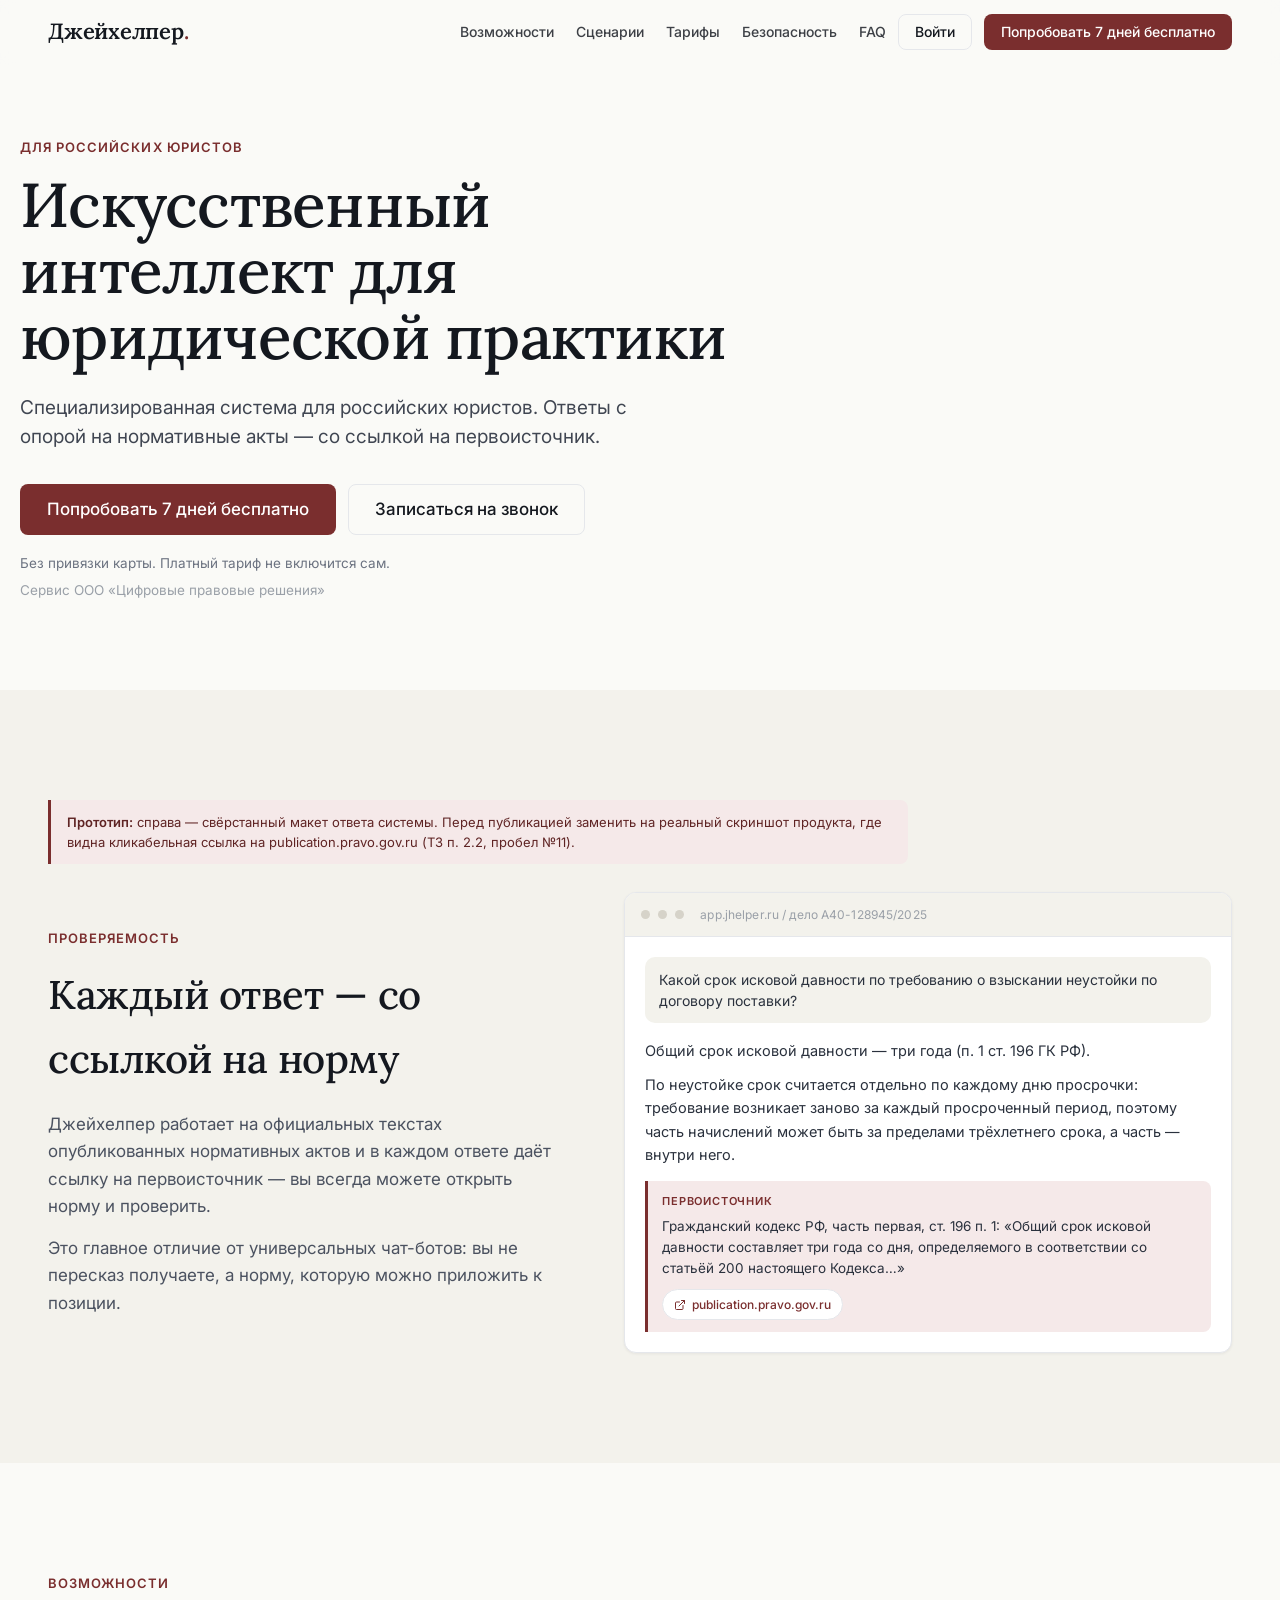
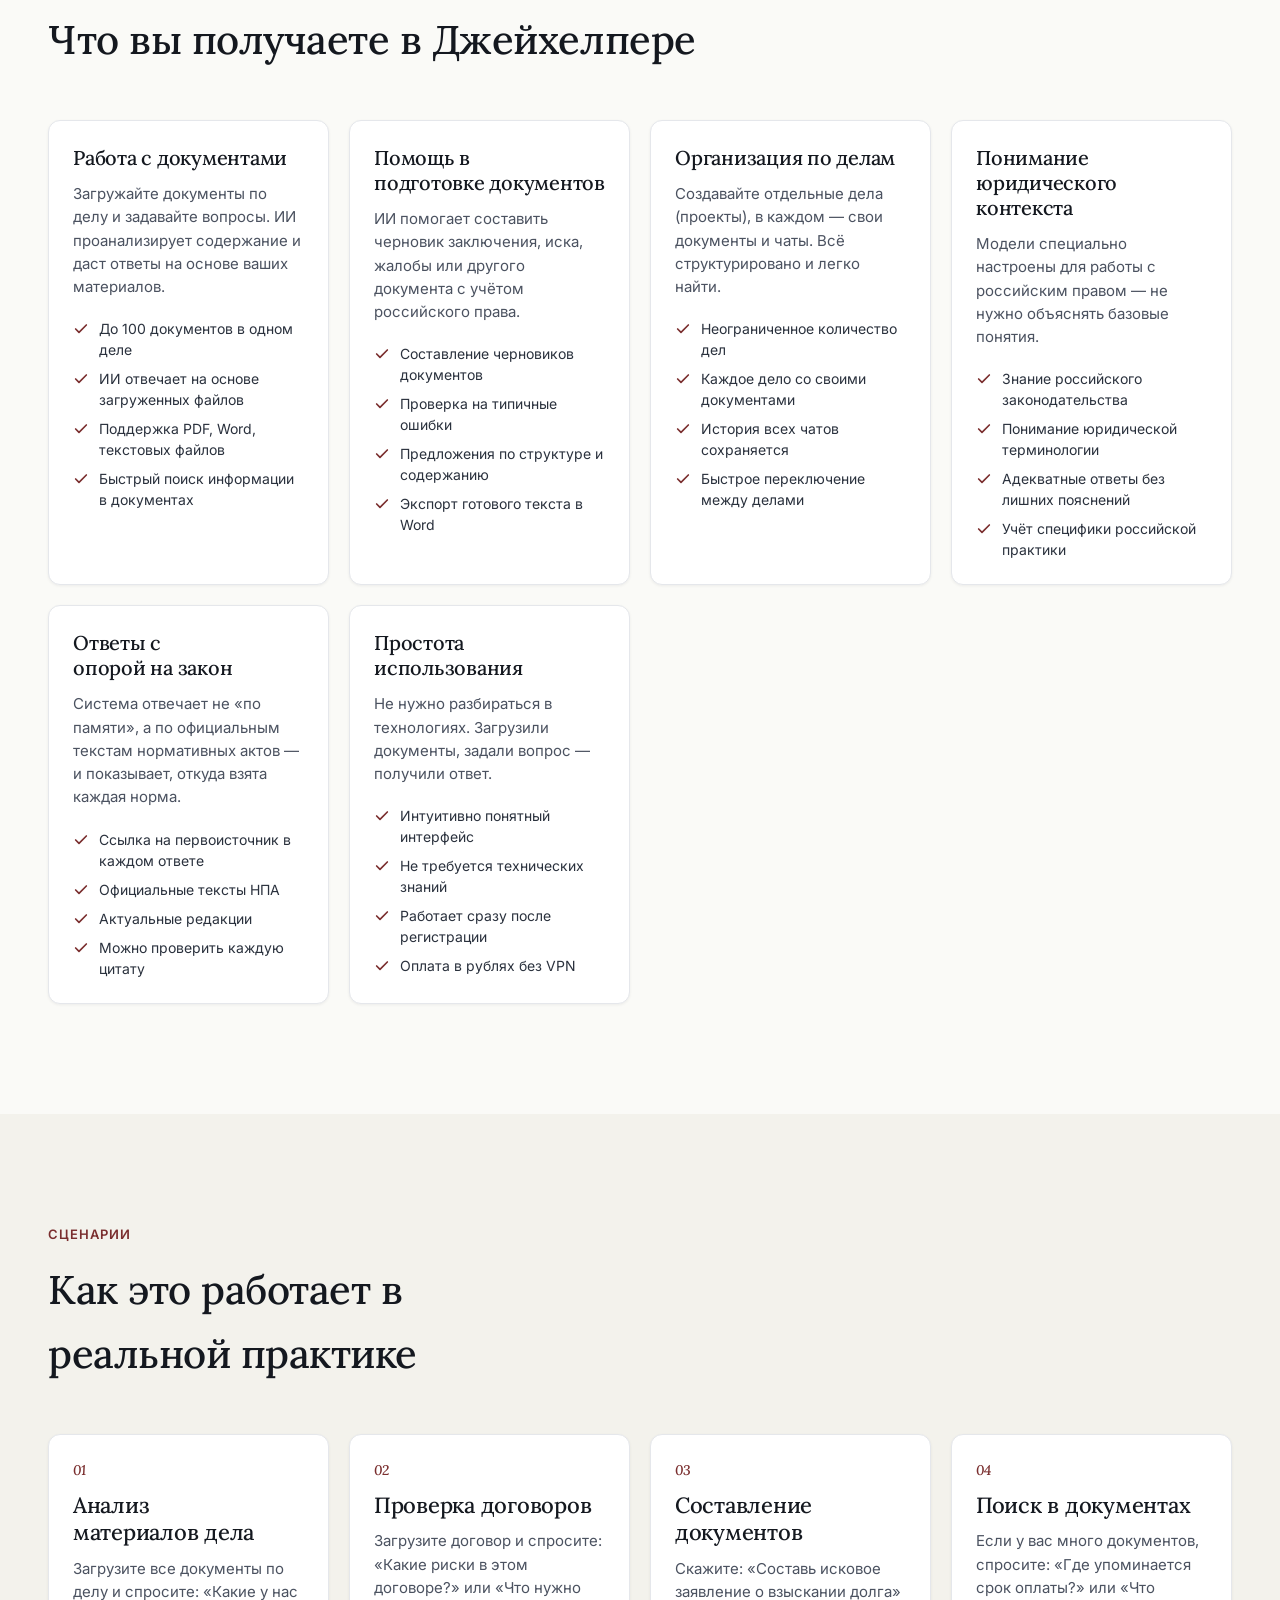
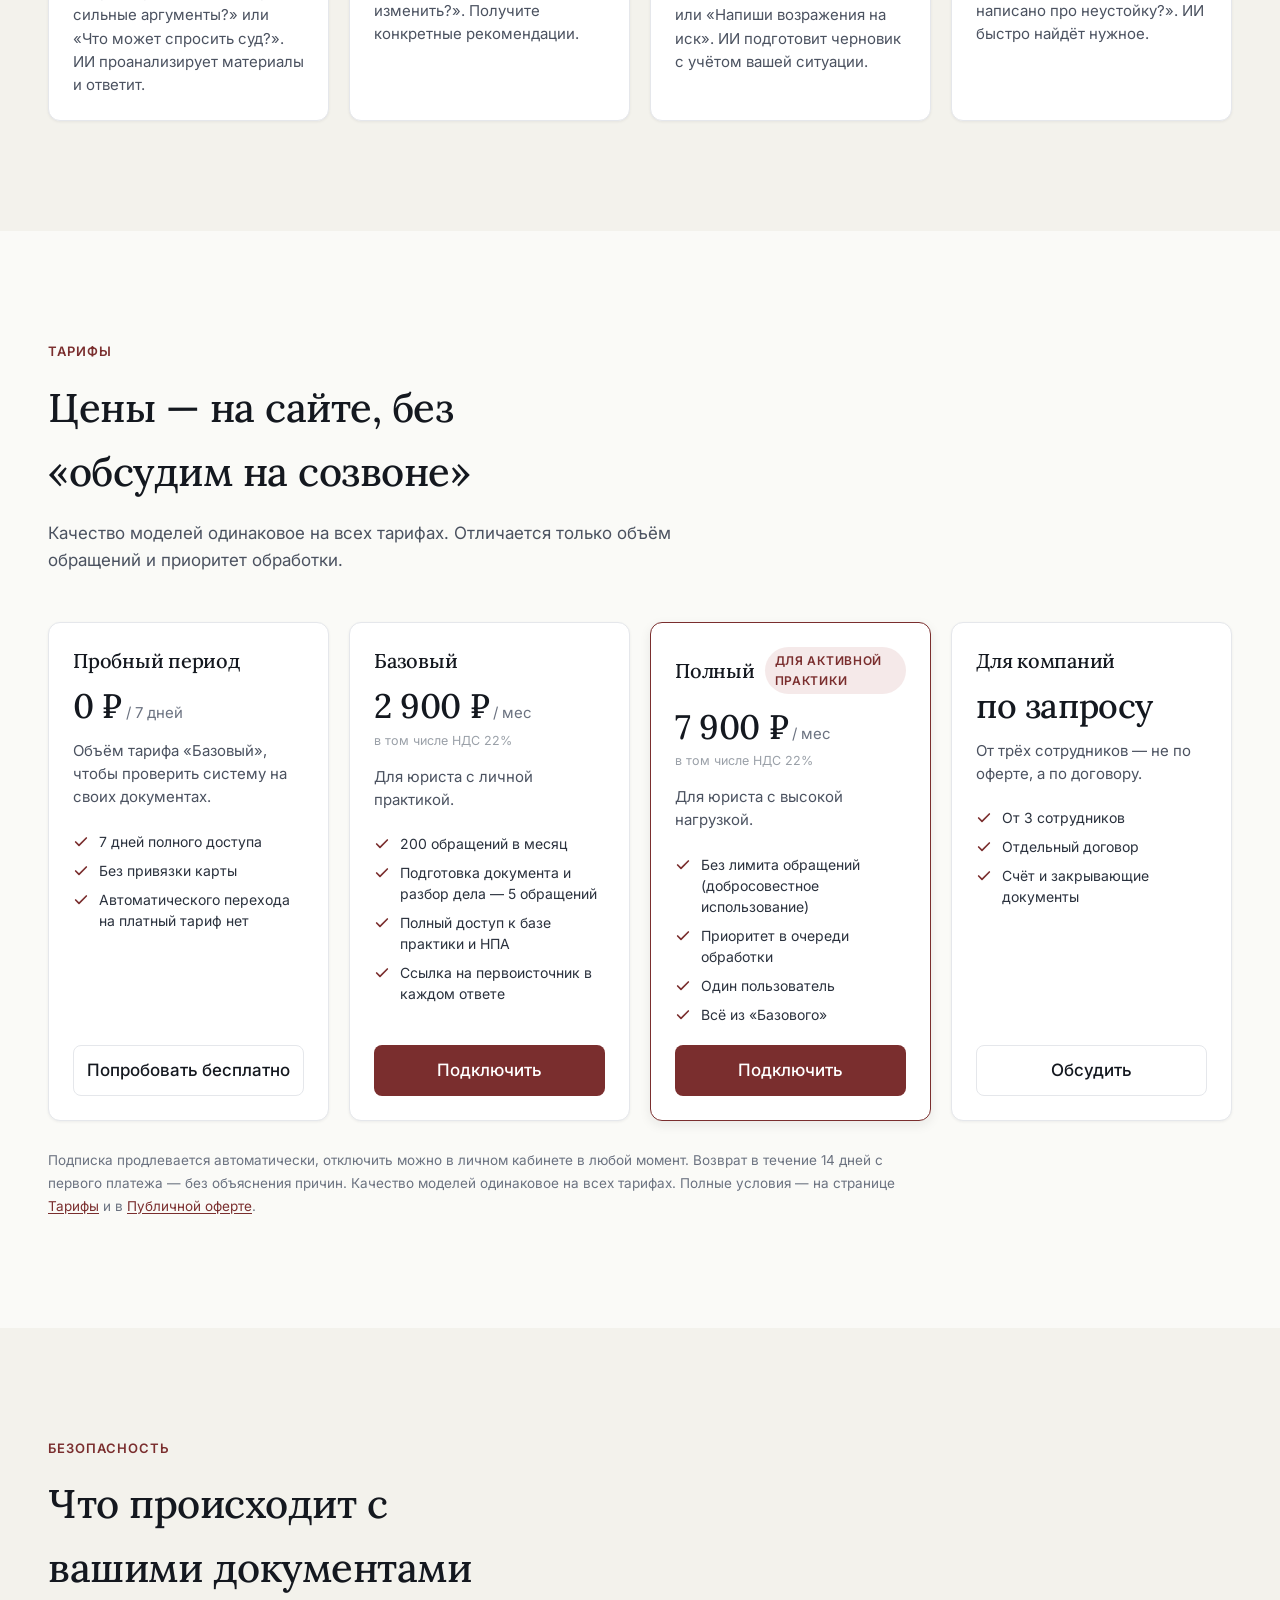
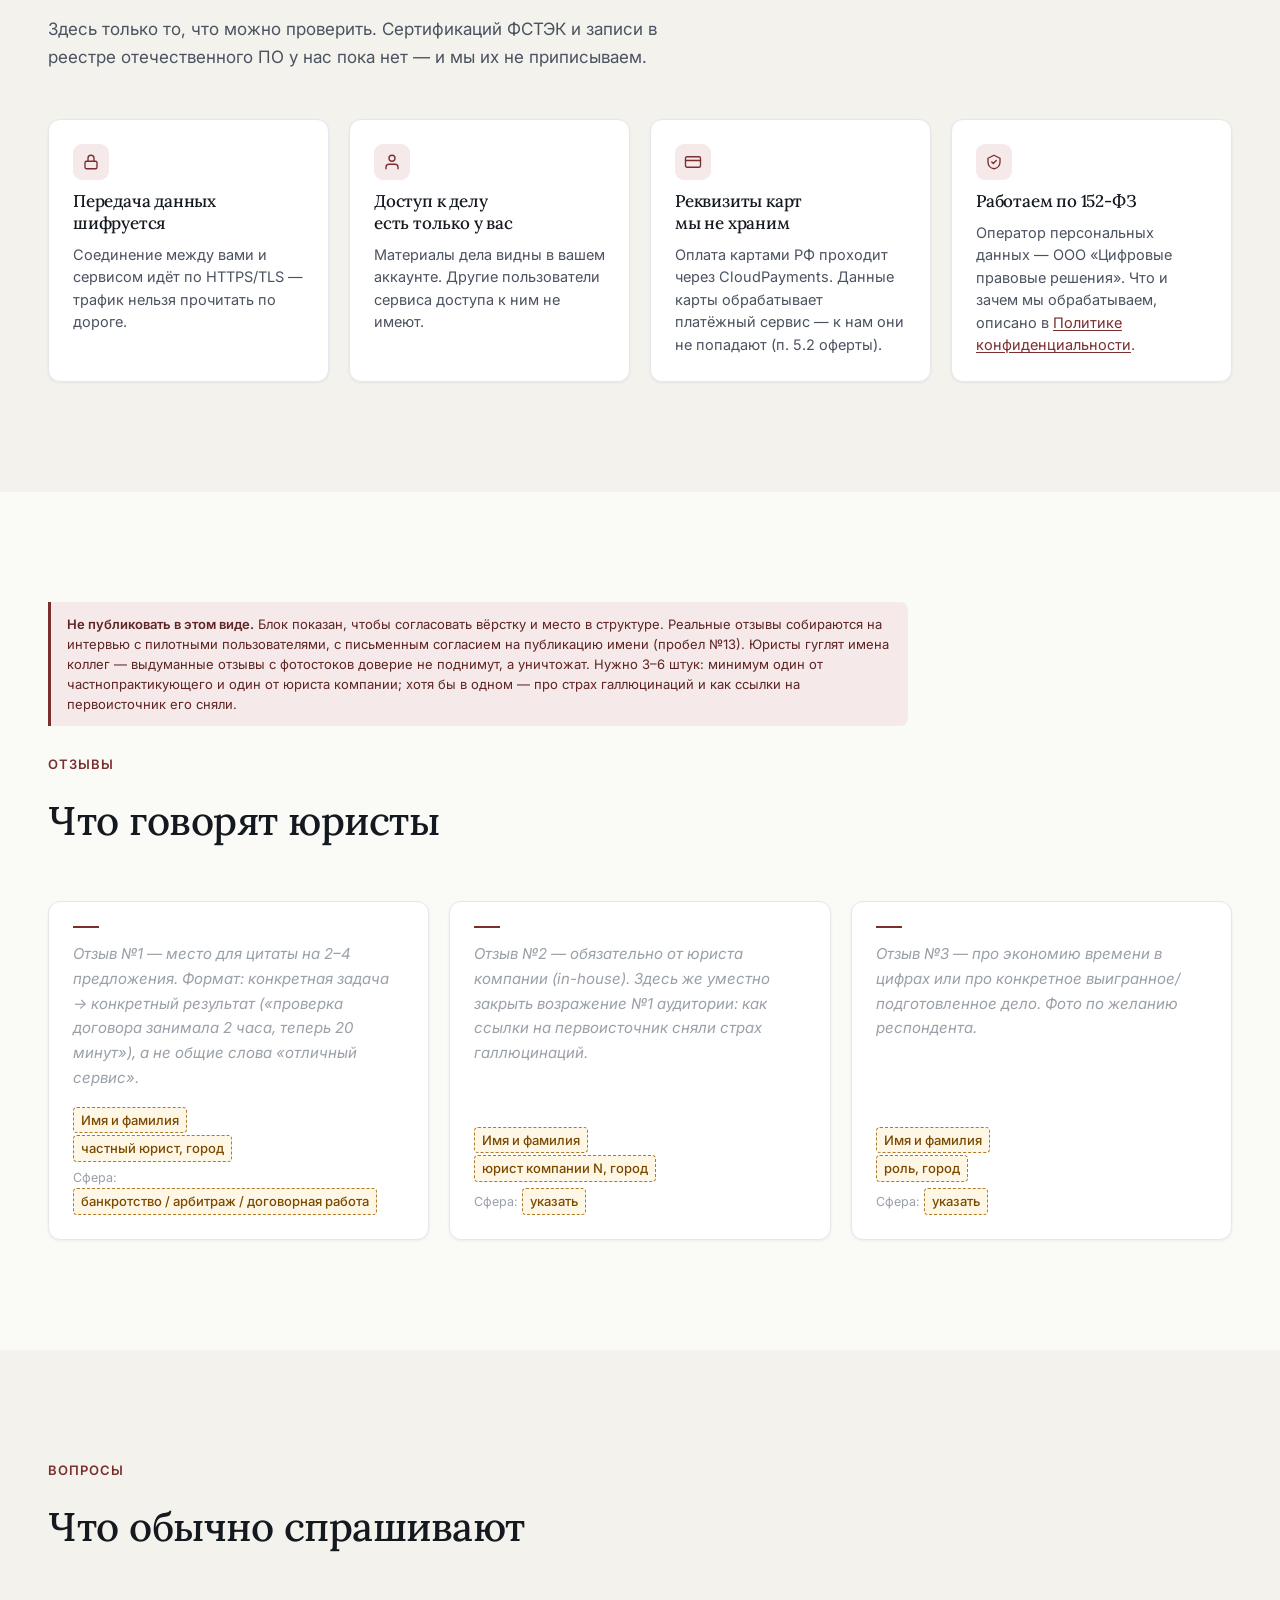
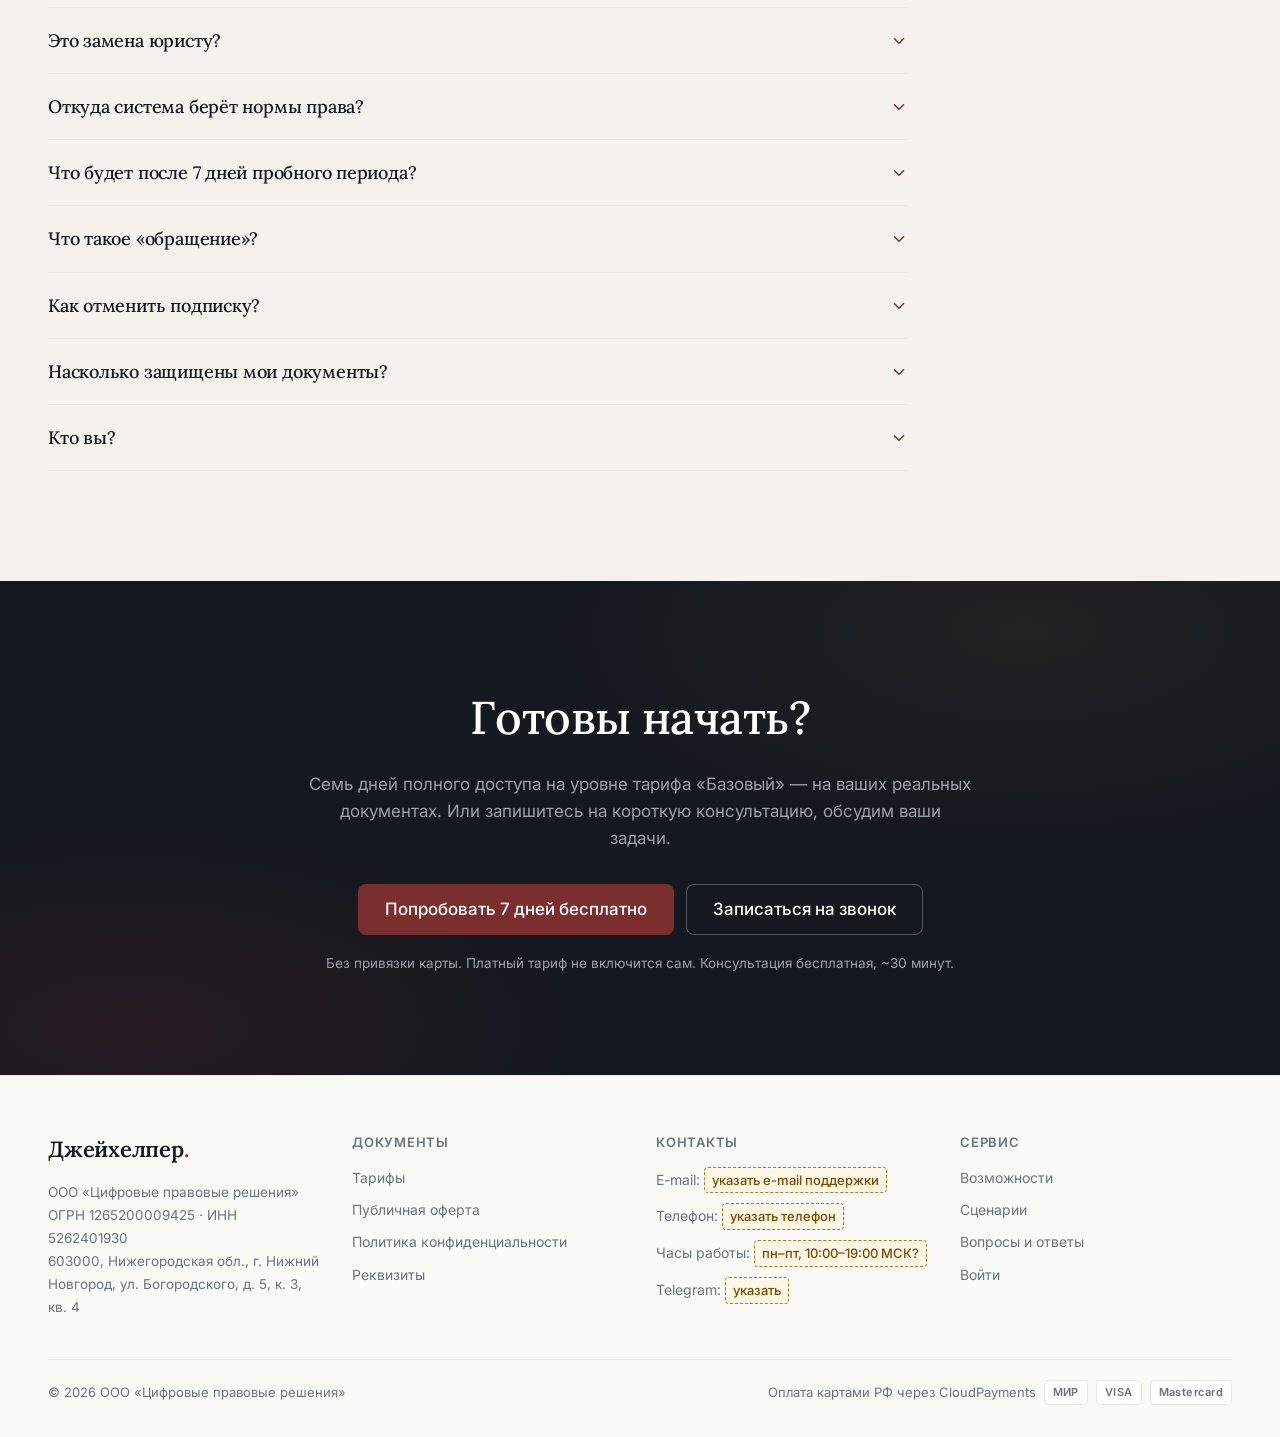
==== index.html @ c5716c8e "Прототип пересборки лендинга jhelper.ru под доверие Статический HTML/CSS-прототип по «Плану пересбор" ====
<!doctype html>
<html lang="ru">
<head>
<meta charset="utf-8">
<meta name="viewport" content="width=device-width, initial-scale=1, maximum-scale=5, viewport-fit=cover">

<title>Джейхелпер — ИИ для юридической практики со ссылками на первоисточники</title>
<meta name="description" content="Искусственный интеллект для работы с юридическими документами: анализ материалов, подготовка документов, организация дел. Ответы с опорой на нормативные акты и ссылками на первоисточники. Специально для российских юристов.">
<meta name="keywords" content="юридический ИИ, помощник юриста, анализ документов, подготовка исков, работа с договорами, искусственный интеллект для юристов, ссылки на первоисточники">
<meta name="robots" content="index, follow">
<meta name="author" content="ООО «Цифровые правовые решения»">

<!-- TODO перед публикацией: поставить реальный код подтверждения Google Search Console
     или удалить тег совсем. На проде сейчас висит заглушка
     <meta name="google-site-verification" content="your-google-verification-code"> -->

<meta property="og:type" content="website">
<meta property="og:locale" content="ru_RU">
<meta property="og:site_name" content="Джейхелпер">
<meta property="og:url" content="https://jhelper.ru">
<meta property="og:title" content="Джейхелпер — ИИ для юридической практики">
<meta property="og:description" content="Специализированная система для российских юристов. Ответы с опорой на нормативные акты — со ссылкой на первоисточник. 7 дней бесплатно, без привязки карты.">
<meta name="twitter:card" content="summary_large_image">
<meta name="twitter:title" content="Джейхелпер — ИИ для юридической практики">
<meta name="twitter:description" content="Ответы с опорой на нормативные акты — со ссылкой на первоисточник. 7 дней бесплатно, без карты.">

<link rel="icon" href="data:image/svg+xml;utf8,<svg xmlns='http://www.w3.org/2000/svg' viewBox='0 0 32 32'><rect width='32' height='32' rx='6' fill='%237A2E2E'/><text x='16' y='23' text-anchor='middle' font-family='Georgia,serif' font-size='19' font-weight='600' fill='%23FAFAF7'>Д</text></svg>">

<link rel="preconnect" href="https://fonts.googleapis.com">
<link rel="preconnect" href="https://fonts.gstatic.com" crossorigin>
<link rel="stylesheet" href="https://fonts.googleapis.com/css2?family=Inter:wght@400;500;600;700&family=Lora:ital,wght@0,400;0,500;0,600;1,400;1,500&display=swap">

<link rel="stylesheet" href="/assets/tokens.css">
<link rel="stylesheet" href="/assets/landing.css">
</head>
<body>

<!-- ================= ШАПКА ================= -->
<header class="app-header" id="header">
  <div class="container-x app-header-inner">
    <a href="#top" class="logo">Джейхелпер<span class="dot">.</span></a>
    <nav class="nav">
      <div class="nav-links">
        <a href="#features">Возможности</a>
        <a href="#use-cases">Сценарии</a>
        <a href="#tarify">Тарифы</a>
        <a href="#security">Безопасность</a>
        <a href="#faq">FAQ</a>
      </div>
      <a href="#signin" class="btn btn-secondary btn-sm">Войти</a>
      <a href="#trial" class="btn btn-primary btn-sm">Попробовать 7 дней бесплатно</a>
      <button class="menu-toggle" id="menuToggle" aria-label="Меню" aria-expanded="false">
        <svg width="20" height="20" viewBox="0 0 24 24" fill="none" stroke="currentColor" stroke-width="1.8" stroke-linecap="round"><path d="M4 7h16M4 12h16M4 17h16"/></svg>
      </button>
    </nav>
  </div>
</header>

<div class="mobile-menu" id="mobileMenu">
  <a href="#features">Возможности</a>
  <a href="#use-cases">Сценарии</a>
  <a href="#tarify">Тарифы</a>
  <a href="#security">Безопасность</a>
  <a href="#faq">FAQ</a>
  <a href="#signin">Войти</a>
  <a href="#trial" class="btn btn-primary">Попробовать 7 дней бесплатно</a>
</div>

<!-- ================= 1. HERO ================= -->
<section class="hero container-x" id="top">
  <div class="hero-inner">
    <div class="sec-eyebrow">для российских юристов</div>
    <h1>Искусственный интеллект для юридической практики</h1>
    <p class="hero-sub">Специализированная система для российских юристов. Ответы с опорой на нормативные акты — со ссылкой на первоисточник.</p>

    <div class="cta-row">
      <a href="#trial" class="btn btn-primary">Попробовать 7 дней бесплатно</a>
      <a href="#call" class="btn btn-secondary">Записаться на звонок</a>
    </div>

    <p class="hero-fineprint">Без привязки карты. Платный тариф не включится сам.</p>
    <p class="hero-entity">Сервис ООО «Цифровые правовые решения»</p>
  </div>
</section>

<!-- ================= 2. ОТВЕТ С ИСТОЧНИКОМ ================= -->
<section class="section section-soft" id="proof">
  <div class="container-x">

    <div class="note">
      <strong>Прототип:</strong> справа — свёрстанный макет ответа системы. Перед публикацией заменить на реальный скриншот продукта, где видна кликабельная ссылка на publication.pravo.gov.ru (ТЗ п. 2.2, пробел №11).
    </div>

    <div class="proof-grid">
      <div class="proof-copy">
        <div class="sec-eyebrow">Проверяемость</div>
        <h2>Каждый ответ — со ссылкой на норму</h2>
        <p>Джейхелпер работает на официальных текстах опубликованных нормативных актов и в каждом ответе даёт ссылку на первоисточник — вы всегда можете открыть норму и проверить.</p>
        <p>Это главное отличие от универсальных чат-ботов: вы не пересказ получаете, а норму, которую можно приложить к позиции.</p>
      </div>

      <div class="card-x answer-mock" aria-label="Пример ответа системы со ссылкой на первоисточник">
        <div class="mock-bar">
          <span class="mock-dot"></span><span class="mock-dot"></span><span class="mock-dot"></span>
          <span class="mock-url">app.jhelper.ru / дело А40-128945/2025</span>
        </div>
        <div class="mock-body">
          <div class="mock-q">Какой срок исковой давности по требованию о взыскании неустойки по договору поставки?</div>

          <div class="mock-a">
            <p>Общий срок исковой давности — три года (п. 1 ст. 196 ГК РФ).</p>
            <p>По неустойке срок считается отдельно по каждому дню просрочки: требование возникает заново за каждый просроченный период, поэтому часть начислений может быть за пределами трёхлетнего срока, а часть — внутри него.</p>
          </div>

          <div class="mock-cite">
            <div class="mock-cite-label">Первоисточник</div>
            <div class="mock-cite-text">Гражданский кодекс РФ, часть первая, ст. 196 п. 1: «Общий срок исковой давности составляет три года со дня, определяемого в соответствии со статьёй 200 настоящего Кодекса…»</div>
            <a class="src-chip" href="http://publication.pravo.gov.ru/" target="_blank" rel="noopener">
              <svg width="12" height="12" viewBox="0 0 24 24" fill="none" stroke="currentColor" stroke-width="2" stroke-linecap="round" stroke-linejoin="round"><path d="M18 13v6a2 2 0 0 1-2 2H5a2 2 0 0 1-2-2V8a2 2 0 0 1 2-2h6"/><path d="M15 3h6v6M10 14 21 3"/></svg>
              publication.pravo.gov.ru
            </a>
          </div>
        </div>
      </div>
    </div>
  </div>
</section>

<!-- ================= 3. ВОЗМОЖНОСТИ ================= -->
<section class="section" id="features">
  <div class="container-x">
    <div class="sec-eyebrow">Возможности</div>
    <h2 class="sec-title">Что вы получаете в Джейхелпере</h2>

    <div class="card-grid">

      <article class="card-x stack-12">
        <h3 class="card-title">Работа с документами</h3>
        <p class="card-text">Загружайте документы по делу и задавайте вопросы. ИИ проанализирует содержание и даст ответы на основе ваших материалов.</p>
        <ul class="check-list">
          <li><svg width="16" height="16" viewBox="0 0 24 24" fill="none" stroke="currentColor" stroke-width="2.5" stroke-linecap="round" stroke-linejoin="round"><polyline points="20 6 9 17 4 12"/></svg><span>До 100 документов в одном деле</span></li>
          <li><svg width="16" height="16" viewBox="0 0 24 24" fill="none" stroke="currentColor" stroke-width="2.5" stroke-linecap="round" stroke-linejoin="round"><polyline points="20 6 9 17 4 12"/></svg><span>ИИ отвечает на основе загруженных файлов</span></li>
          <li><svg width="16" height="16" viewBox="0 0 24 24" fill="none" stroke="currentColor" stroke-width="2.5" stroke-linecap="round" stroke-linejoin="round"><polyline points="20 6 9 17 4 12"/></svg><span>Поддержка PDF, Word, текстовых файлов</span></li>
          <li><svg width="16" height="16" viewBox="0 0 24 24" fill="none" stroke="currentColor" stroke-width="2.5" stroke-linecap="round" stroke-linejoin="round"><polyline points="20 6 9 17 4 12"/></svg><span>Быстрый поиск информации в документах</span></li>
        </ul>
      </article>

      <article class="card-x stack-12">
        <h3 class="card-title">Помощь в подготовке документов</h3>
        <p class="card-text">ИИ помогает составить черновик заключения, иска, жалобы или другого документа с учётом российского права.</p>
        <ul class="check-list">
          <li><svg width="16" height="16" viewBox="0 0 24 24" fill="none" stroke="currentColor" stroke-width="2.5" stroke-linecap="round" stroke-linejoin="round"><polyline points="20 6 9 17 4 12"/></svg><span>Составление черновиков документов</span></li>
          <li><svg width="16" height="16" viewBox="0 0 24 24" fill="none" stroke="currentColor" stroke-width="2.5" stroke-linecap="round" stroke-linejoin="round"><polyline points="20 6 9 17 4 12"/></svg><span>Проверка на типичные ошибки</span></li>
          <li><svg width="16" height="16" viewBox="0 0 24 24" fill="none" stroke="currentColor" stroke-width="2.5" stroke-linecap="round" stroke-linejoin="round"><polyline points="20 6 9 17 4 12"/></svg><span>Предложения по структуре и содержанию</span></li>
          <li><svg width="16" height="16" viewBox="0 0 24 24" fill="none" stroke="currentColor" stroke-width="2.5" stroke-linecap="round" stroke-linejoin="round"><polyline points="20 6 9 17 4 12"/></svg><span>Экспорт готового текста в Word</span></li>
        </ul>
      </article>

      <article class="card-x stack-12">
        <h3 class="card-title">Организация по делам</h3>
        <p class="card-text">Создавайте отдельные дела (проекты), в каждом — свои документы и чаты. Всё структурировано и легко найти.</p>
        <ul class="check-list">
          <li><svg width="16" height="16" viewBox="0 0 24 24" fill="none" stroke="currentColor" stroke-width="2.5" stroke-linecap="round" stroke-linejoin="round"><polyline points="20 6 9 17 4 12"/></svg><span>Неограниченное количество дел</span></li>
          <li><svg width="16" height="16" viewBox="0 0 24 24" fill="none" stroke="currentColor" stroke-width="2.5" stroke-linecap="round" stroke-linejoin="round"><polyline points="20 6 9 17 4 12"/></svg><span>Каждое дело со своими документами</span></li>
          <li><svg width="16" height="16" viewBox="0 0 24 24" fill="none" stroke="currentColor" stroke-width="2.5" stroke-linecap="round" stroke-linejoin="round"><polyline points="20 6 9 17 4 12"/></svg><span>История всех чатов сохраняется</span></li>
          <li><svg width="16" height="16" viewBox="0 0 24 24" fill="none" stroke="currentColor" stroke-width="2.5" stroke-linecap="round" stroke-linejoin="round"><polyline points="20 6 9 17 4 12"/></svg><span>Быстрое переключение между делами</span></li>
        </ul>
      </article>

      <article class="card-x stack-12">
        <h3 class="card-title">Понимание юридического контекста</h3>
        <p class="card-text">Модели специально настроены для работы с российским правом — не нужно объяснять базовые понятия.</p>
        <ul class="check-list">
          <li><svg width="16" height="16" viewBox="0 0 24 24" fill="none" stroke="currentColor" stroke-width="2.5" stroke-linecap="round" stroke-linejoin="round"><polyline points="20 6 9 17 4 12"/></svg><span>Знание российского законодательства</span></li>
          <li><svg width="16" height="16" viewBox="0 0 24 24" fill="none" stroke="currentColor" stroke-width="2.5" stroke-linecap="round" stroke-linejoin="round"><polyline points="20 6 9 17 4 12"/></svg><span>Понимание юридической терминологии</span></li>
          <li><svg width="16" height="16" viewBox="0 0 24 24" fill="none" stroke="currentColor" stroke-width="2.5" stroke-linecap="round" stroke-linejoin="round"><polyline points="20 6 9 17 4 12"/></svg><span>Адекватные ответы без лишних пояснений</span></li>
          <li><svg width="16" height="16" viewBox="0 0 24 24" fill="none" stroke="currentColor" stroke-width="2.5" stroke-linecap="round" stroke-linejoin="round"><polyline points="20 6 9 17 4 12"/></svg><span>Учёт специфики российской практики</span></li>
        </ul>
      </article>

      <!-- Карточка «Конфиденциальность данных» убрана: она была слабейшей в блоке
           (2 пункта против 4). Тема вынесена в отдельный блок «Безопасность». ТЗ п. 2.3 -->
      <article class="card-x stack-12">
        <h3 class="card-title">Ответы с опорой на закон</h3>
        <p class="card-text">Система отвечает не «по памяти», а по официальным текстам нормативных актов — и показывает, откуда взята каждая норма.</p>
        <ul class="check-list">
          <li><svg width="16" height="16" viewBox="0 0 24 24" fill="none" stroke="currentColor" stroke-width="2.5" stroke-linecap="round" stroke-linejoin="round"><polyline points="20 6 9 17 4 12"/></svg><span>Ссылка на первоисточник в каждом ответе</span></li>
          <li><svg width="16" height="16" viewBox="0 0 24 24" fill="none" stroke="currentColor" stroke-width="2.5" stroke-linecap="round" stroke-linejoin="round"><polyline points="20 6 9 17 4 12"/></svg><span>Официальные тексты НПА</span></li>
          <li><svg width="16" height="16" viewBox="0 0 24 24" fill="none" stroke="currentColor" stroke-width="2.5" stroke-linecap="round" stroke-linejoin="round"><polyline points="20 6 9 17 4 12"/></svg><span>Актуальные редакции</span></li>
          <li><svg width="16" height="16" viewBox="0 0 24 24" fill="none" stroke="currentColor" stroke-width="2.5" stroke-linecap="round" stroke-linejoin="round"><polyline points="20 6 9 17 4 12"/></svg><span>Можно проверить каждую цитату</span></li>
        </ul>
      </article>

      <article class="card-x stack-12">
        <h3 class="card-title">Простота использования</h3>
        <p class="card-text">Не нужно разбираться в технологиях. Загрузили документы, задали вопрос — получили ответ.</p>
        <ul class="check-list">
          <li><svg width="16" height="16" viewBox="0 0 24 24" fill="none" stroke="currentColor" stroke-width="2.5" stroke-linecap="round" stroke-linejoin="round"><polyline points="20 6 9 17 4 12"/></svg><span>Интуитивно понятный интерфейс</span></li>
          <li><svg width="16" height="16" viewBox="0 0 24 24" fill="none" stroke="currentColor" stroke-width="2.5" stroke-linecap="round" stroke-linejoin="round"><polyline points="20 6 9 17 4 12"/></svg><span>Не требуется технических знаний</span></li>
          <li><svg width="16" height="16" viewBox="0 0 24 24" fill="none" stroke="currentColor" stroke-width="2.5" stroke-linecap="round" stroke-linejoin="round"><polyline points="20 6 9 17 4 12"/></svg><span>Работает сразу после регистрации</span></li>
          <li><svg width="16" height="16" viewBox="0 0 24 24" fill="none" stroke="currentColor" stroke-width="2.5" stroke-linecap="round" stroke-linejoin="round"><polyline points="20 6 9 17 4 12"/></svg><span>Оплата в рублях без VPN</span></li>
        </ul>
      </article>

    </div>
  </div>
</section>

<!-- ================= 4. СЦЕНАРИИ ================= -->
<section class="section section-soft" id="use-cases">
  <div class="container-x">
    <div class="sec-eyebrow">Сценарии</div>
    <h2 class="sec-title">Как это работает в реальной практике</h2>

    <div class="card-grid">
      <article class="card-x">
        <div class="scn-num">01</div>
        <h3 class="scn-title">Анализ материалов дела</h3>
        <p class="card-text">Загрузите все документы по делу и спросите: «Какие у нас сильные аргументы?» или «Что может спросить суд?». ИИ проанализирует материалы и ответит.</p>
      </article>

      <article class="card-x">
        <div class="scn-num">02</div>
        <h3 class="scn-title">Проверка договоров</h3>
        <p class="card-text">Загрузите договор и спросите: «Какие риски в этом договоре?» или «Что нужно изменить?». Получите конкретные рекомендации.</p>
      </article>

      <article class="card-x">
        <div class="scn-num">03</div>
        <h3 class="scn-title">Составление документов</h3>
        <p class="card-text">Скажите: «Составь исковое заявление о взыскании долга» или «Напиши возражения на иск». ИИ подготовит черновик с учётом вашей ситуации.</p>
      </article>

      <article class="card-x">
        <div class="scn-num">04</div>
        <h3 class="scn-title">Поиск в документах</h3>
        <p class="card-text">Если у вас много документов, спросите: «Где упоминается срок оплаты?» или «Что написано про неустойку?». ИИ быстро найдёт нужное.</p>
      </article>
    </div>
  </div>
</section>

<!-- ================= 5. ТАРИФЫ ================= -->
<section class="section" id="tarify">
  <div class="container-x">
    <div class="sec-eyebrow">Тарифы</div>
    <h2 class="sec-title with-lede">Цены — на сайте, без «обсудим на созвоне»</h2>
    <p class="sec-lede">Качество моделей одинаковое на всех тарифах. Отличается только объём обращений и приоритет обработки.</p>

    <div class="card-grid">

      <article class="card-x plan">
        <div class="plan-head"><h3 class="plan-name">Пробный период</h3></div>
        <div class="plan-price">0 ₽<span class="per"> / 7 дней</span></div>
        <p class="plan-desc">Объём тарифа «Базовый», чтобы проверить систему на своих документах.</p>
        <ul class="check-list">
          <li><svg width="16" height="16" viewBox="0 0 24 24" fill="none" stroke="currentColor" stroke-width="2.5" stroke-linecap="round" stroke-linejoin="round"><polyline points="20 6 9 17 4 12"/></svg><span>7 дней полного доступа</span></li>
          <li><svg width="16" height="16" viewBox="0 0 24 24" fill="none" stroke="currentColor" stroke-width="2.5" stroke-linecap="round" stroke-linejoin="round"><polyline points="20 6 9 17 4 12"/></svg><span>Без привязки карты</span></li>
          <li><svg width="16" height="16" viewBox="0 0 24 24" fill="none" stroke="currentColor" stroke-width="2.5" stroke-linecap="round" stroke-linejoin="round"><polyline points="20 6 9 17 4 12"/></svg><span>Автоматического перехода на платный тариф нет</span></li>
        </ul>
        <a href="#trial" class="btn btn-secondary btn-block">Попробовать бесплатно</a>
      </article>

      <article class="card-x plan">
        <div class="plan-head"><h3 class="plan-name">Базовый</h3></div>
        <div class="plan-price">2 900 ₽<span class="per"> / мес</span></div>
        <div class="plan-vat">в том числе НДС 22%</div>
        <p class="plan-desc">Для юриста с личной практикой.</p>
        <ul class="check-list">
          <li><svg width="16" height="16" viewBox="0 0 24 24" fill="none" stroke="currentColor" stroke-width="2.5" stroke-linecap="round" stroke-linejoin="round"><polyline points="20 6 9 17 4 12"/></svg><span>200 обращений в месяц</span></li>
          <li><svg width="16" height="16" viewBox="0 0 24 24" fill="none" stroke="currentColor" stroke-width="2.5" stroke-linecap="round" stroke-linejoin="round"><polyline points="20 6 9 17 4 12"/></svg><span>Подготовка документа и разбор дела — 5 обращений</span></li>
          <li><svg width="16" height="16" viewBox="0 0 24 24" fill="none" stroke="currentColor" stroke-width="2.5" stroke-linecap="round" stroke-linejoin="round"><polyline points="20 6 9 17 4 12"/></svg><span>Полный доступ к базе практики и НПА</span></li>
          <li><svg width="16" height="16" viewBox="0 0 24 24" fill="none" stroke="currentColor" stroke-width="2.5" stroke-linecap="round" stroke-linejoin="round"><polyline points="20 6 9 17 4 12"/></svg><span>Ссылка на первоисточник в каждом ответе</span></li>
        </ul>
        <a href="#pay" class="btn btn-primary btn-block">Подключить</a>
      </article>

      <article class="card-x plan plan-featured">
        <div class="plan-head">
          <h3 class="plan-name">Полный</h3>
          <span class="badge">Для активной практики</span>
        </div>
        <div class="plan-price">7 900 ₽<span class="per"> / мес</span></div>
        <div class="plan-vat">в том числе НДС 22%</div>
        <p class="plan-desc">Для юриста с высокой нагрузкой.</p>
        <ul class="check-list">
          <li><svg width="16" height="16" viewBox="0 0 24 24" fill="none" stroke="currentColor" stroke-width="2.5" stroke-linecap="round" stroke-linejoin="round"><polyline points="20 6 9 17 4 12"/></svg><span>Без лимита обращений (добросовестное использование)</span></li>
          <li><svg width="16" height="16" viewBox="0 0 24 24" fill="none" stroke="currentColor" stroke-width="2.5" stroke-linecap="round" stroke-linejoin="round"><polyline points="20 6 9 17 4 12"/></svg><span>Приоритет в очереди обработки</span></li>
          <li><svg width="16" height="16" viewBox="0 0 24 24" fill="none" stroke="currentColor" stroke-width="2.5" stroke-linecap="round" stroke-linejoin="round"><polyline points="20 6 9 17 4 12"/></svg><span>Один пользователь</span></li>
          <li><svg width="16" height="16" viewBox="0 0 24 24" fill="none" stroke="currentColor" stroke-width="2.5" stroke-linecap="round" stroke-linejoin="round"><polyline points="20 6 9 17 4 12"/></svg><span>Всё из «Базового»</span></li>
        </ul>
        <a href="#pay" class="btn btn-primary btn-block">Подключить</a>
      </article>

      <article class="card-x plan">
        <div class="plan-head"><h3 class="plan-name">Для компаний</h3></div>
        <div class="plan-price">по запросу</div>
        <p class="plan-desc">От трёх сотрудников — не по оферте, а по договору.</p>
        <ul class="check-list">
          <li><svg width="16" height="16" viewBox="0 0 24 24" fill="none" stroke="currentColor" stroke-width="2.5" stroke-linecap="round" stroke-linejoin="round"><polyline points="20 6 9 17 4 12"/></svg><span>От 3 сотрудников</span></li>
          <li><svg width="16" height="16" viewBox="0 0 24 24" fill="none" stroke="currentColor" stroke-width="2.5" stroke-linecap="round" stroke-linejoin="round"><polyline points="20 6 9 17 4 12"/></svg><span>Отдельный договор</span></li>
          <li><svg width="16" height="16" viewBox="0 0 24 24" fill="none" stroke="currentColor" stroke-width="2.5" stroke-linecap="round" stroke-linejoin="round"><polyline points="20 6 9 17 4 12"/></svg><span>Счёт и закрывающие документы</span></li>
        </ul>
        <a href="#call" class="btn btn-secondary btn-block">Обсудить</a>
      </article>

    </div>

    <p class="pricing-fineprint">
      Подписка продлевается автоматически, отключить можно в личном кабинете в любой момент.
      Возврат в течение 14 дней с первого платежа — без объяснения причин.
      Качество моделей одинаковое на всех тарифах.
      Полные условия — на странице <a href="/tarify">Тарифы</a> и в <a href="/oferta">Публичной оферте</a>.
    </p>
  </div>
</section>

<!-- ================= 6. БЕЗОПАСНОСТЬ ================= -->
<section class="section section-soft" id="security">
  <div class="container-x">
    <div class="sec-eyebrow">Безопасность</div>
    <h2 class="sec-title with-lede">Что происходит с вашими документами</h2>
    <p class="sec-lede">Здесь только то, что можно проверить. Сертификаций ФСТЭК и записи в реестре отечественного ПО у нас пока нет — и мы их не приписываем.</p>

    <div class="card-grid">

      <article class="card-x sec-item">
        <span class="sec-icon"><svg width="18" height="18" viewBox="0 0 24 24" fill="none" stroke="currentColor" stroke-width="1.8" stroke-linecap="round" stroke-linejoin="round"><rect x="4" y="11" width="16" height="10" rx="2"/><path d="M8 11V7a4 4 0 0 1 8 0v4"/></svg></span>
        <h3>Передача данных шифруется</h3>
        <p>Соединение между вами и сервисом идёт по HTTPS/TLS — трафик нельзя прочитать по дороге.</p>
      </article>

      <article class="card-x sec-item">
        <span class="sec-icon"><svg width="18" height="18" viewBox="0 0 24 24" fill="none" stroke="currentColor" stroke-width="1.8" stroke-linecap="round" stroke-linejoin="round"><path d="M20 21v-2a4 4 0 0 0-4-4H8a4 4 0 0 0-4 4v2"/><circle cx="12" cy="7" r="4"/></svg></span>
        <h3>Доступ к делу есть только у вас</h3>
        <p>Материалы дела видны в вашем аккаунте. Другие пользователи сервиса доступа к ним не имеют.</p>
      </article>

      <article class="card-x sec-item">
        <span class="sec-icon"><svg width="18" height="18" viewBox="0 0 24 24" fill="none" stroke="currentColor" stroke-width="1.8" stroke-linecap="round" stroke-linejoin="round"><rect x="2" y="5" width="20" height="14" rx="2"/><path d="M2 10h20"/></svg></span>
        <h3>Реквизиты карт мы не храним</h3>
        <p>Оплата картами РФ проходит через CloudPayments. Данные карты обрабатывает платёжный сервис — к нам они не попадают (п. 5.2 оферты).</p>
      </article>

      <article class="card-x sec-item">
        <span class="sec-icon"><svg width="18" height="18" viewBox="0 0 24 24" fill="none" stroke="currentColor" stroke-width="1.8" stroke-linecap="round" stroke-linejoin="round"><path d="M12 3l8 4v5c0 5-3.5 8.5-8 9-4.5-.5-8-4-8-9V7l8-4z"/><path d="M9 12l2 2 4-4"/></svg></span>
        <h3>Работаем по 152-ФЗ</h3>
        <p>Оператор персональных данных — ООО «Цифровые правовые решения». Что и зачем мы обрабатываем, описано в <a href="/privacy" style="color:var(--brand-accent);text-decoration:underline;text-underline-offset:2px">Политике конфиденциальности</a>.</p>
      </article>

      <!-- ================================================================
           ДВА ПУНКТА ЖДУТ ПОДТВЕРЖДЕНИЯ ФАКТАМИ (ТЗ п. 2.6, пробел №12).
           Раскомментировать, только когда будет проверено:
             1) где физически расположены серверы, на которых хранятся
                документы пользователей;
             2) что в договоре с LLM-провайдером написано про использование
                переданных данных для обучения моделей.
           Юристы это проверяют — публиковать без подтверждения нельзя.

      <article class="card-x sec-item">
        <span class="sec-icon"><svg width="18" height="18" viewBox="0 0 24 24" fill="none" stroke="currentColor" stroke-width="1.8" stroke-linecap="round" stroke-linejoin="round"><rect x="3" y="4" width="18" height="7" rx="2"/><rect x="3" y="13" width="18" height="7" rx="2"/><path d="M7 7.5h.01M7 16.5h.01"/></svg></span>
        <h3>Данные хранятся и обрабатываются в России</h3>
        <p>Серверы, на которых лежат материалы ваших дел, расположены на территории Российской Федерации.</p>
      </article>

      <article class="card-x sec-item">
        <span class="sec-icon"><svg width="18" height="18" viewBox="0 0 24 24" fill="none" stroke="currentColor" stroke-width="1.8" stroke-linecap="round" stroke-linejoin="round"><circle cx="12" cy="12" r="9"/><path d="M5.5 5.5l13 13"/></svg></span>
        <h3>Ваши документы не используются для обучения моделей</h3>
        <p>Материалы, которые вы загружаете, не попадают в обучающие выборки.</p>
      </article>
      ================================================================ -->

    </div>
  </div>
</section>

<!-- ================= 7. ОТЗЫВЫ ================= -->
<section class="section" id="reviews">
  <div class="container-x">

    <div class="note">
      <strong>Не публиковать в этом виде.</strong> Блок показан, чтобы согласовать вёрстку и место в структуре. Реальные отзывы собираются на интервью с пилотными пользователями, с письменным согласием на публикацию имени (пробел №13). Юристы гуглят имена коллег — выдуманные отзывы с фотостоков доверие не поднимут, а уничтожат. Нужно 3–6 штук: минимум один от частнопрактикующего и один от юриста компании; хотя бы в одном — про страх галлюцинаций и как ссылки на первоисточник его сняли.
    </div>

    <div class="sec-eyebrow">Отзывы</div>
    <h2 class="sec-title">Что говорят юристы</h2>

    <div class="card-grid">

      <article class="card-x review review-placeholder">
        <p class="review-quote">Отзыв №1 — место для цитаты на 2–4 предложения. Формат: конкретная задача → конкретный результат («проверка договора занимала 2 часа, теперь 20 минут»), а не общие слова «отличный сервис».</p>
        <div>
          <div class="review-author"><span class="todo">Имя и фамилия</span></div>
          <div class="review-role"><span class="todo">частный юрист, город</span></div>
          <div class="review-field">Сфера: <span class="todo">банкротство / арбитраж / договорная работа</span></div>
        </div>
      </article>

      <article class="card-x review review-placeholder">
        <p class="review-quote">Отзыв №2 — обязательно от юриста компании (in-house). Здесь же уместно закрыть возражение №1 аудитории: как ссылки на первоисточник сняли страх галлюцинаций.</p>
        <div>
          <div class="review-author"><span class="todo">Имя и фамилия</span></div>
          <div class="review-role"><span class="todo">юрист компании N, город</span></div>
          <div class="review-field">Сфера: <span class="todo">указать</span></div>
        </div>
      </article>

      <article class="card-x review review-placeholder">
        <p class="review-quote">Отзыв №3 — про экономию времени в цифрах или про конкретное выигранное/подготовленное дело. Фото по желанию респондента.</p>
        <div>
          <div class="review-author"><span class="todo">Имя и фамилия</span></div>
          <div class="review-role"><span class="todo">роль, город</span></div>
          <div class="review-field">Сфера: <span class="todo">указать</span></div>
        </div>
      </article>

    </div>
  </div>
</section>

<!-- ================= 8. FAQ ================= -->
<section class="section section-soft" id="faq">
  <div class="container-x">
    <div class="sec-eyebrow">Вопросы</div>
    <h2 class="sec-title">Что обычно спрашивают</h2>

    <div class="faq">

      <details>
        <summary>Это замена юристу?
          <svg class="chev" width="18" height="18" viewBox="0 0 24 24" fill="none" stroke="currentColor" stroke-width="2" stroke-linecap="round" stroke-linejoin="round"><polyline points="6 9 12 15 18 9"/></svg>
        </summary>
        <div class="answer">
          <p>Нет. Джейхелпер — рабочий инструмент юриста: он ускоряет анализ материалов и подготовку документов, но решения принимаете вы. Результат работы системы — это черновик и справочный материал, а не юридическое заключение.</p>
        </div>
      </details>

      <details>
        <summary>Откуда система берёт нормы права?
          <svg class="chev" width="18" height="18" viewBox="0 0 24 24" fill="none" stroke="currentColor" stroke-width="2" stroke-linecap="round" stroke-linejoin="round"><polyline points="6 9 12 15 18 9"/></svg>
        </summary>
        <div class="answer">
          <p>Из официальных опубликованных текстов нормативных актов. В каждом ответе — ссылка на первоисточник, её можно открыть и сверить формулировку.</p>
        </div>
      </details>

      <details>
        <summary>Что будет после 7 дней пробного периода?
          <svg class="chev" width="18" height="18" viewBox="0 0 24 24" fill="none" stroke="currentColor" stroke-width="2" stroke-linecap="round" stroke-linejoin="round"><polyline points="6 9 12 15 18 9"/></svg>
        </summary>
        <div class="answer">
          <p>Ничего не спишется: карта не привязывается, платный тариф не включается автоматически. Захотите продолжить — выберете тариф и оплатите. Не захотите — доступ просто закроется.</p>
        </div>
      </details>

      <details>
        <summary>Что такое «обращение»?
          <svg class="chev" width="18" height="18" viewBox="0 0 24 24" fill="none" stroke="currentColor" stroke-width="2" stroke-linecap="round" stroke-linejoin="round"><polyline points="6 9 12 15 18 9"/></svg>
        </summary>
        <div class="answer">
          <p>Один вопрос к системе. Подготовка документа или разбор дела считается за 5 обращений — они требуют глубокого анализа.</p>
          <p>На тарифе «Базовый» — 200 обращений в месяц, неизрасходованные на следующий месяц не переносятся. При исчерпании лимита предлагается переход на «Полный»; остальные функции сервиса остаются доступными (п. 5.1.1 оферты). На тарифе «Полный» лимита нет.</p>
          <p><span class="todo">Подтвердить: жёсткий стоп или докупка пакета — пробел №8 чек-листа</span></p>
        </div>
      </details>

      <details>
        <summary>Как отменить подписку?
          <svg class="chev" width="18" height="18" viewBox="0 0 24 24" fill="none" stroke="currentColor" stroke-width="2" stroke-linecap="round" stroke-linejoin="round"><polyline points="6 9 12 15 18 9"/></svg>
        </summary>
        <div class="answer">
          <p>В личном кабинете, в разделе <span class="todo">название раздела ЛК — пробел №3</span>, в один клик. Доступ сохраняется до конца оплаченного периода.</p>
          <p>Возврат первого платежа — в течение 14 дней без объяснения причин.</p>
        </div>
      </details>

      <details>
        <summary>Насколько защищены мои документы?
          <svg class="chev" width="18" height="18" viewBox="0 0 24 24" fill="none" stroke="currentColor" stroke-width="2" stroke-linecap="round" stroke-linejoin="round"><polyline points="6 9 12 15 18 9"/></svg>
        </summary>
        <div class="answer">
          <p>Передача данных шифруется по HTTPS/TLS. Доступ к материалам дела есть только у вас — другие пользователи сервиса их не видят. Реквизиты банковских карт мы не получаем и не храним: их обрабатывает платёжный сервис.</p>
          <p>Обработка персональных данных ведётся по 152-ФЗ, подробности — в <a href="/privacy">Политике конфиденциальности</a>.</p>
        </div>
      </details>

      <details>
        <summary>Кто вы?
          <svg class="chev" width="18" height="18" viewBox="0 0 24 24" fill="none" stroke="currentColor" stroke-width="2" stroke-linecap="round" stroke-linejoin="round"><polyline points="6 9 12 15 18 9"/></svg>
        </summary>
        <div class="answer">
          <p>ООО «Цифровые правовые решения» — российская IT-компания, ОГРН 1265200009425, ИНН 5262401930. Полные реквизиты — <a href="/rekvizity">внизу страницы и на отдельной странице</a>.</p>
        </div>
      </details>

    </div>
  </div>
</section>

<!-- ================= 9. CTA ================= -->
<section class="cta-dark" id="trial">
  <div class="glow" aria-hidden="true"></div>
  <div class="container-x">
    <h2>Готовы начать?</h2>
    <p class="lede">Семь дней полного доступа на уровне тарифа «Базовый» — на ваших реальных документах. Или запишитесь на короткую консультацию, обсудим ваши задачи.</p>
    <div class="cta-row">
      <a href="#signup" class="btn btn-primary">Попробовать 7 дней бесплатно</a>
      <a href="#call" class="btn btn-on-dark">Записаться на звонок</a>
    </div>
    <p class="fineprint">Без привязки карты. Платный тариф не включится сам. Консультация бесплатная, ~30 минут.</p>
  </div>
</section>

<!-- ================= 10. ФУТЕР ================= -->
<footer class="site-footer">
  <div class="container-x">
    <div class="footer-cols">

      <div>
        <a href="#top" class="logo">Джейхелпер<span class="dot">.</span></a>
        <p class="footer-legal">
          ООО «Цифровые правовые решения»<br>
          ОГРН 1265200009425 · ИНН 5262401930<br>
          603000, Нижегородская обл., г. Нижний Новгород, ул. Богородского, д. 5, к. 3, кв. 4
        </p>
      </div>

      <div>
        <div class="footer-col-title">Документы</div>
        <ul class="footer-list">
          <li><a href="/tarify">Тарифы</a></li>
          <li><a href="/oferta">Публичная оферта</a></li>
          <li><a href="/privacy">Политика конфиденциальности</a></li>
          <li><a href="/rekvizity">Реквизиты</a></li>
        </ul>
      </div>

      <div>
        <div class="footer-col-title">Контакты</div>
        <ul class="footer-list">
          <li>E-mail: <span class="todo">указать e-mail поддержки</span></li>
          <li>Телефон: <span class="todo">указать телефон</span></li>
          <li>Часы работы: <span class="todo">пн–пт, 10:00–19:00 МСК?</span></li>
          <li>Telegram: <span class="todo">указать</span></li>
        </ul>
      </div>

      <div>
        <div class="footer-col-title">Сервис</div>
        <ul class="footer-list">
          <li><a href="#features">Возможности</a></li>
          <li><a href="#use-cases">Сценарии</a></li>
          <li><a href="#faq">Вопросы и ответы</a></li>
          <li><a href="#signin">Войти</a></li>
        </ul>
      </div>

    </div>

    <div class="footer-bottom">
      <span>© 2026 ООО «Цифровые правовые решения»</span>
      <span class="pay-row">
        Оплата картами РФ через CloudPayments
        <span class="pay-chip">МИР</span>
        <span class="pay-chip">VISA</span>
        <span class="pay-chip">Mastercard</span>
      </span>
    </div>
  </div>
</footer>

<script src="/assets/app.js"></script>
</body>
</html>
---- assets/tokens.css ----
/* ============================================================
   Джейхелпер — дизайн-система
   Токены и базовые компоненты сняты один-в-один с боевого сайта
   jhelper.ru (_next/static/css/c8d12f613b86bd75.css).
   Новых цветов, радиусов и шрифтов не вводится.
   ============================================================ */

:root {
  --bg: #FAFAF7;
  --bg-soft: #F3F2EC;
  --bg-elevated: #FFFFFF;
  --bg-dark: #14181F;

  --text-primary: #14181F;
  --text-secondary: #6B7280;
  --text-muted: #9AA0A8;
  --text-on-dark: #FAFAF7;
  --on-dark-muted: #9AA0A8;

  --border-strong: #E5E7EB;
  --border-soft: #ECEAE2;

  --brand-accent: #7A2E2E;
  --brand-accent-hover: #5F2424;
  --brand-accent-bg: #F5E9E9;
  --secondary-accent: #A8763E;

  --success: #2D7A4E;
  --warning: #B07A2A;

  --font-sans-family: "Inter", -apple-system, BlinkMacSystemFont, "Segoe UI", system-ui, sans-serif;
  --font-serif-family: "Lora", Georgia, "Times New Roman", serif;

  --r-card: 12px;
  --r-btn: 8px;
  --r-pill: 999px;

  --shadow-sm: 0 1px 3px rgba(20, 24, 31, .06);
  --shadow-md: 0 4px 12px rgba(20, 24, 31, .08);
  --shadow-lg: 0 30px 60px -30px rgba(20, 24, 31, .30), 0 12px 24px -12px rgba(20, 24, 31, .10);

  --container: 1240px;

  /* Вторичный текст внутри карточек — с прода (rgb(75,82,96) / rgb(42,49,61)) */
  --text-card-body: #4B5260;
  --text-card-list: #2A313D;
  --text-hero-sub: #404652;
}

/* ---------- Reset ---------- */

*, *::before, *::after { box-sizing: border-box; }

html { -webkit-text-size-adjust: 100%; scroll-behavior: smooth; }

body {
  margin: 0;
  background: var(--bg);
  color: var(--text-primary);
  font-family: var(--font-sans-family);
  font-size: 17px;
  line-height: 1.6;
  -webkit-font-smoothing: antialiased;
  text-rendering: optimizeLegibility;
  width: 100%;
  position: relative;
  overflow-x: hidden;
}

h1, h2, h3, h4 {
  font-family: var(--font-serif-family);
  font-weight: 500;
  letter-spacing: -.012em;
  margin: 0;
  text-wrap: balance;
}

p { margin: 0; }

a { color: inherit; text-decoration: none; }

img, svg { max-width: 100%; }

ul { margin: 0; padding: 0; }

button { font: inherit; }

:focus-visible {
  outline: 2px solid var(--brand-accent);
  outline-offset: 2px;
  border-radius: 4px;
}

/* ---------- Контейнер ---------- */

.container-x {
  margin-left: auto;
  margin-right: auto;
  width: 100%;
  max-width: var(--container);
  padding-left: max(1rem, env(safe-area-inset-left));
  padding-right: max(1rem, env(safe-area-inset-right));
}

@media (min-width: 640px) {
  .container-x {
    padding-left: max(1.75rem, env(safe-area-inset-left));
    padding-right: max(1.75rem, env(safe-area-inset-right));
  }
}

/* ---------- Карточка ---------- */

.card-x {
  background: var(--bg-elevated);
  border: 1px solid var(--border-strong);
  border-radius: var(--r-card);
  padding: 24px;
  box-shadow: var(--shadow-sm);
}

.card-x.is-clickable {
  transition: transform .18s, box-shadow .18s, border-color .18s;
  cursor: pointer;
}

.card-x.is-clickable:hover {
  transform: translateY(-2px);
  box-shadow: var(--shadow-md);
  border-color: #d8d6cd;
}

/* Единственная сетка карточек на сайте */
.card-grid {
  display: grid;
  gap: 16px;
  grid-template-columns: repeat(auto-fit, minmax(min(280px, 100%), 1fr));
}

@media (min-width: 640px) {
  .card-grid { gap: 20px; }
}

/* ---------- Шапка ---------- */

.app-header {
  position: sticky;
  top: 0;
  z-index: 50;
  padding-top: env(safe-area-inset-top);
  background: rgba(250, 250, 247, .85);
  backdrop-filter: saturate(140%) blur(8px);
  -webkit-backdrop-filter: saturate(140%) blur(8px);
  border-bottom: 1px solid transparent;
  transition: border-color .2s, box-shadow .2s;
}

.app-header.scrolled {
  border-bottom-color: var(--border-strong);
  box-shadow: 0 1px 0 rgba(20, 24, 31, .02);
}

.app-header-inner {
  display: flex;
  align-items: center;
  justify-content: space-between;
  height: 64px;
  gap: 12px;
}

.logo {
  font-family: var(--font-serif-family);
  font-weight: 600;
  font-size: 22px;
  color: var(--text-primary);
  letter-spacing: -.01em;
  display: inline-flex;
  align-items: baseline;
  white-space: nowrap;
}

.logo .dot { color: var(--brand-accent); }

.nav {
  display: flex;
  align-items: center;
  gap: 12px;
}

.nav-links {
  display: none;
  align-items: center;
  gap: 22px;
}

.nav-links a {
  font-size: 14px;
  font-weight: 500;
  color: var(--text-primary);
  opacity: .82;
  transition: opacity .15s;
}

.nav-links a:hover { opacity: 1; }

@media (min-width: 1000px) {
  .nav-links { display: flex; }
}

/* Главный CTA в шапке не помещается рядом с «Войти» и бургером на узких
   экранах — прячем его до 640px, как на проде. В мобильном меню он есть. */
.app-header .btn-primary { display: none; }

@media (min-width: 640px) {
  .app-header .btn-primary { display: inline-flex; }
}

.menu-toggle {
  display: inline-flex;
  align-items: center;
  justify-content: center;
  width: 40px;
  height: 40px;
  background: transparent;
  border: 1px solid var(--border-strong);
  border-radius: var(--r-btn);
  color: var(--text-primary);
  cursor: pointer;
}

@media (min-width: 1000px) {
  .menu-toggle { display: none; }
}

.mobile-menu {
  display: none;
  flex-direction: column;
  gap: 4px;
  padding: 8px max(1rem, env(safe-area-inset-left)) 20px;
  background: var(--bg);
  border-bottom: 1px solid var(--border-strong);
  position: sticky;
  top: 64px;
  z-index: 49;
}

.mobile-menu.open { display: flex; }

@media (min-width: 1000px) {
  .mobile-menu.open { display: none; }
}

.mobile-menu a {
  padding: 12px 4px;
  font-size: 16px;
  font-weight: 500;
  border-bottom: 1px solid var(--border-soft);
}

.mobile-menu .btn { margin-top: 12px; justify-content: center; }

/* ---------- Кнопки ---------- */

.btn {
  display: inline-flex;
  align-items: center;
  justify-content: center;
  white-space: nowrap;
  font-family: var(--font-sans-family);
  font-weight: 500;
  gap: 10px;
  border: 1px solid transparent;
  border-radius: var(--r-btn);
  padding: 16px 26px;
  font-size: 17px;
  line-height: 1;
  cursor: pointer;
  transition: background-color .15s, border-color .15s, color .15s;
}

.btn-primary {
  background: var(--brand-accent);
  color: #fff;
}

.btn-primary:hover {
  background: var(--brand-accent-hover);
  color: #fff;
}

.btn-secondary {
  background: transparent;
  border-color: var(--border-strong);
  color: var(--text-primary);
}

.btn-secondary:hover {
  background: #fff;
  border-color: #cfd1d6;
}

.btn-sm {
  padding: 10px 16px;
  font-size: 14px;
}

.btn-block { width: 100%; }

/* Вторичная кнопка на тёмном фоне (CTA-блок) */
.btn-on-dark {
  background: transparent;
  border-color: rgba(250, 250, 247, .28);
  color: var(--text-on-dark);
}

.btn-on-dark:hover {
  background: rgba(250, 250, 247, .08);
  border-color: rgba(250, 250, 247, .5);
  color: var(--text-on-dark);
}

/* ---------- Секции и заголовки ---------- */

.section {
  padding: 64px 0;
}

@media (min-width: 640px) {
  .section { padding: 110px 0; }
}

.section-soft { background: var(--bg-soft); }
.section-dark { background: var(--bg-dark); color: var(--text-on-dark); }

.sec-eyebrow {
  font-size: 13px;
  font-weight: 600;
  letter-spacing: .08em;
  text-transform: uppercase;
  color: var(--brand-accent);
  margin-bottom: 14px;
}

.sec-title {
  font-size: clamp(28px, 3.5vw, 40px);
  max-width: 720px;
  margin-bottom: 48px;
}

.sec-title.with-lede { margin-bottom: 16px; }

.sec-lede {
  font-size: 17px;
  line-height: 1.6;
  color: var(--text-card-body);
  max-width: 680px;
  margin-bottom: 48px;
}

/* ---------- Карточка: внутренняя типографика ---------- */

.card-title {
  font-size: 20px;
  font-weight: 500;
  line-height: 1.25;
}

.card-text {
  font-size: 15px;
  line-height: 1.55;
  color: var(--text-card-body);
}

.check-list {
  list-style: none;
  padding: 0;
  margin: 8px 0 0;
  display: flex;
  flex-direction: column;
  gap: 8px;
}

.check-list li {
  display: grid;
  grid-template-columns: 16px 1fr;
  gap: 10px;
  font-size: 14px;
  line-height: 1.5;
  color: var(--text-card-list);
  align-items: start;
}

.check-list svg {
  color: var(--brand-accent);
  margin-top: 3px;
}

/* ---------- Пилюля-бейдж ---------- */

.badge {
  display: inline-block;
  background: var(--brand-accent-bg);
  color: var(--brand-accent);
  font-size: 12px;
  font-weight: 600;
  letter-spacing: .06em;
  text-transform: uppercase;
  padding: 4px 10px;
  border-radius: var(--r-pill);
}

/* ---------- Служебное: только для прототипа ---------- */

/* Незаполненные данные. Перед публикацией не должно остаться ни одного. */
.todo {
  display: inline-block;
  background: #FFF7E6;
  border: 1px dashed var(--warning);
  color: #7A4A00;
  font-size: 13px;
  font-weight: 500;
  padding: 2px 7px;
  border-radius: 4px;
}

/* Комментарий к блоку — виден только в прототипе, в прод не переносится. */
.note {
  background: var(--brand-accent-bg);
  border-left: 3px solid var(--brand-accent);
  border-radius: 0 var(--r-btn) var(--r-btn) 0;
  padding: 12px 16px;
  font-size: 13px;
  line-height: 1.55;
  color: #5F2424;
  margin-bottom: 28px;
  max-width: 860px;
}

.note strong { font-weight: 600; }

/* ---------- Футер ---------- */

.site-footer {
  background: var(--bg);
  padding: 56px 0 32px;
  border-top: 1px solid var(--border-strong);
}

.footer-cols {
  display: grid;
  gap: 32px;
  grid-template-columns: repeat(auto-fit, minmax(min(260px, 100%), 1fr));
}

.footer-col-title {
  font-family: var(--font-sans-family);
  font-size: 13px;
  font-weight: 600;
  letter-spacing: .06em;
  text-transform: uppercase;
  color: var(--text-secondary);
  margin-bottom: 14px;
}

.footer-legal {
  font-size: 13.5px;
  line-height: 1.7;
  color: var(--text-secondary);
  margin-top: 14px;
  max-width: 340px;
}

.footer-list {
  list-style: none;
  display: flex;
  flex-direction: column;
  gap: 10px;
  font-size: 14px;
  color: var(--text-secondary);
}

.footer-list a { transition: color .15s; }
.footer-list a:hover { color: var(--brand-accent); }

.footer-bottom {
  margin-top: 40px;
  padding-top: 20px;
  border-top: 1px solid var(--border-strong);
  display: flex;
  justify-content: space-between;
  align-items: center;
  gap: 16px;
  flex-wrap: wrap;
  color: var(--text-secondary);
  font-size: 13px;
}

.pay-row {
  display: flex;
  align-items: center;
  gap: 8px;
  flex-wrap: wrap;
}

.pay-chip {
  border: 1px solid var(--border-strong);
  border-radius: 4px;
  background: var(--bg-elevated);
  padding: 3px 8px;
  font-size: 11px;
  font-weight: 600;
  letter-spacing: .04em;
  color: var(--text-secondary);
}

/* ---------- Утилиты ---------- */

.stack-8 { display: flex; flex-direction: column; gap: 8px; }
.stack-12 { display: flex; flex-direction: column; gap: 12px; }
.fineprint { font-size: 13.5px; color: var(--text-secondary); }
.visually-hidden {
  position: absolute; width: 1px; height: 1px; padding: 0; margin: -1px;
  overflow: hidden; clip: rect(0 0 0 0); white-space: nowrap; border: 0;
}
---- assets/landing.css ----
/* ============================================================
   Джейхелпер — блоки лендинга
   Опирается только на токены и компоненты из tokens.css.
   ============================================================ */

/* ---------- 1. Hero ---------- */

.hero {
  padding: 48px 0 64px;
}

@media (min-width: 640px) {
  .hero { padding: 72px 0 88px; }
}

.hero-inner { max-width: 768px; }

.hero h1 {
  font-size: clamp(38px, 5.4vw, 62px);
  line-height: 1.07;
  margin: 0 0 22px;
}

.hero-sub {
  font-size: 19px;
  line-height: 1.55;
  color: var(--text-hero-sub);
  max-width: 620px;
  margin: 0 0 32px;
}

.cta-row {
  display: flex;
  flex-wrap: wrap;
  gap: 12px;
  align-items: center;
}

.hero-fineprint {
  margin-top: 18px;
  font-size: 13.5px;
  line-height: 1.6;
  color: var(--text-secondary);
}

.hero-entity {
  margin-top: 6px;
  font-size: 13.5px;
  color: var(--text-muted);
}

/* ---------- 2. Ответ с источником ---------- */

.proof-grid {
  display: grid;
  gap: 32px;
  align-items: center;
  grid-template-columns: 1fr;
}

@media (min-width: 900px) {
  .proof-grid {
    grid-template-columns: minmax(0, 1fr) minmax(0, 1.15fr);
    gap: 48px;
  }
}

.proof-copy h2 {
  font-size: clamp(28px, 3.5vw, 40px);
  margin-bottom: 20px;
}

.proof-copy p {
  font-size: 17px;
  line-height: 1.62;
  color: var(--text-card-body);
  max-width: 520px;
}

.proof-copy p + p { margin-top: 14px; }

/* Мокап ответа системы */
.answer-mock {
  padding: 0;
  overflow: hidden;
}

.mock-bar {
  display: flex;
  align-items: center;
  gap: 8px;
  padding: 12px 16px;
  background: var(--bg-soft);
  border-bottom: 1px solid var(--border-strong);
}

.mock-dot {
  width: 9px;
  height: 9px;
  border-radius: 50%;
  background: #D6D3C9;
}

.mock-url {
  margin-left: 8px;
  font-size: 12px;
  color: var(--text-muted);
  letter-spacing: .01em;
}

.mock-body { padding: 20px; }

.mock-q {
  background: var(--bg-soft);
  border-radius: 10px;
  padding: 12px 14px;
  font-size: 14px;
  line-height: 1.5;
  color: var(--text-card-list);
  margin-bottom: 16px;
}

.mock-a {
  font-size: 14.5px;
  line-height: 1.62;
  color: var(--text-card-list);
}

.mock-a p + p { margin-top: 10px; }

.mock-cite {
  margin-top: 14px;
  border-left: 3px solid var(--brand-accent);
  background: var(--brand-accent-bg);
  border-radius: 0 8px 8px 0;
  padding: 12px 14px;
}

.mock-cite-label {
  font-size: 11px;
  font-weight: 600;
  letter-spacing: .07em;
  text-transform: uppercase;
  color: var(--brand-accent);
  margin-bottom: 6px;
}

.mock-cite-text {
  font-size: 13.5px;
  line-height: 1.55;
  color: var(--text-card-list);
  margin-bottom: 10px;
}

.src-chip {
  display: inline-flex;
  align-items: center;
  gap: 6px;
  background: var(--bg-elevated);
  border: 1px solid var(--border-strong);
  border-radius: var(--r-pill);
  padding: 5px 11px;
  font-size: 12px;
  font-weight: 500;
  color: var(--brand-accent);
}

.src-chip svg { flex: none; }

/* ---------- 5. Сценарии ---------- */

.scn-num {
  font-family: var(--font-serif-family);
  font-style: italic;
  color: var(--brand-accent);
  font-size: 14px;
  font-weight: 500;
  margin-bottom: 10px;
}

.scn-title {
  font-size: 22px;
  font-weight: 500;
  line-height: 1.25;
  margin: 0 0 10px;
}

/* ---------- 6. Тарифы ---------- */

.plan {
  display: flex;
  flex-direction: column;
  gap: 14px;
}

.plan-featured {
  border-color: var(--brand-accent);
  box-shadow: var(--shadow-md);
}

.plan-head {
  display: flex;
  align-items: center;
  justify-content: space-between;
  gap: 10px;
  min-height: 26px;
}

.plan-name {
  font-size: 20px;
  font-weight: 500;
  line-height: 1.25;
}

.plan-price {
  font-family: var(--font-serif-family);
  font-size: 34px;
  font-weight: 500;
  letter-spacing: -.012em;
  line-height: 1.1;
}

.plan-price .per {
  font-family: var(--font-sans-family);
  font-size: 15px;
  font-weight: 400;
  color: var(--text-secondary);
  letter-spacing: 0;
}

.plan-vat {
  font-size: 12.5px;
  color: var(--text-muted);
  margin-top: -8px;
}

.plan-desc {
  font-size: 15px;
  line-height: 1.55;
  color: var(--text-card-body);
}

.plan .check-list { flex: 1; }

.plan .btn { margin-top: 6px; }

.pricing-fineprint {
  margin-top: 28px;
  font-size: 13.5px;
  line-height: 1.7;
  color: var(--text-secondary);
  max-width: 860px;
}

.pricing-fineprint a {
  color: var(--brand-accent);
  text-decoration: underline;
  text-underline-offset: 2px;
}

/* ---------- 7. Безопасность ---------- */

.sec-item {
  display: flex;
  flex-direction: column;
  gap: 10px;
}

.sec-icon {
  width: 36px;
  height: 36px;
  border-radius: 9px;
  background: var(--brand-accent-bg);
  color: var(--brand-accent);
  display: inline-flex;
  align-items: center;
  justify-content: center;
  flex: none;
}

.sec-item h3 {
  font-size: 17px;
  font-weight: 500;
  line-height: 1.3;
}

.sec-item p {
  font-size: 14.5px;
  line-height: 1.55;
  color: var(--text-card-body);
}

/* ---------- 8. Отзывы ---------- */

.review {
  display: flex;
  flex-direction: column;
  gap: 16px;
}

.review-quote {
  font-size: 15px;
  line-height: 1.65;
  color: var(--text-card-list);
  flex: 1;
}

.review-quote::before {
  content: "";
  display: block;
  width: 26px;
  height: 2px;
  background: var(--brand-accent);
  margin-bottom: 14px;
}

.review-author {
  font-size: 14px;
  font-weight: 600;
  color: var(--text-primary);
}

.review-role {
  font-size: 13px;
  color: var(--text-secondary);
  margin-top: 2px;
}

.review-field {
  font-size: 12.5px;
  color: var(--text-muted);
  margin-top: 6px;
}

.review-placeholder .review-quote { color: var(--text-muted); font-style: italic; }

/* ---------- 9. FAQ ---------- */

.faq {
  max-width: 860px;
  border-top: 1px solid var(--border-soft);
}

.faq details {
  border-bottom: 1px solid var(--border-soft);
}

.faq summary {
  display: flex;
  align-items: flex-start;
  justify-content: space-between;
  gap: 20px;
  padding: 20px 0;
  cursor: pointer;
  list-style: none;
  font-family: var(--font-serif-family);
  font-size: 18px;
  font-weight: 500;
  line-height: 1.4;
  letter-spacing: -.012em;
  color: var(--text-primary);
}

.faq summary::-webkit-details-marker { display: none; }

.faq summary:hover { color: var(--brand-accent); }

.faq summary .chev {
  flex: none;
  margin-top: 4px;
  color: var(--brand-accent);
  transition: transform .2s;
}

.faq details[open] summary .chev { transform: rotate(180deg); }

.faq .answer {
  padding: 0 0 22px;
  font-size: 15px;
  line-height: 1.65;
  color: var(--text-card-body);
  max-width: 720px;
}

.faq .answer p + p { margin-top: 10px; }

.faq .answer a {
  color: var(--brand-accent);
  text-decoration: underline;
  text-underline-offset: 2px;
}

/* ---------- 10. Тёмный CTA ---------- */

.cta-dark {
  position: relative;
  overflow: hidden;
  padding: 64px 0;
  background: var(--bg-dark);
  color: var(--text-on-dark);
}

@media (min-width: 640px) {
  .cta-dark { padding: 100px 0; }
}

.cta-dark .glow {
  position: absolute;
  inset: 0;
  pointer-events: none;
  background:
    radial-gradient(800px 360px at 80% 10%, rgba(168, 118, 62, .10), transparent 60%),
    radial-gradient(700px 300px at 10% 90%, rgba(122, 46, 46, .18), transparent 65%);
}

.cta-dark .container-x {
  position: relative;
  z-index: 1;
  text-align: center;
  max-width: 720px;
}

.cta-dark h2 {
  font-size: clamp(32px, 4.4vw, 46px);
  margin: 0 0 16px;
  color: #fff;
}

.cta-dark .lede {
  font-size: 17px;
  line-height: 1.6;
  color: var(--on-dark-muted);
  margin: 0 0 32px;
}

.cta-dark .cta-row { justify-content: center; }

.cta-dark .fineprint {
  margin-top: 18px;
  color: var(--on-dark-muted);
}

.cta-dark .sec-eyebrow { color: #C98F8F; }
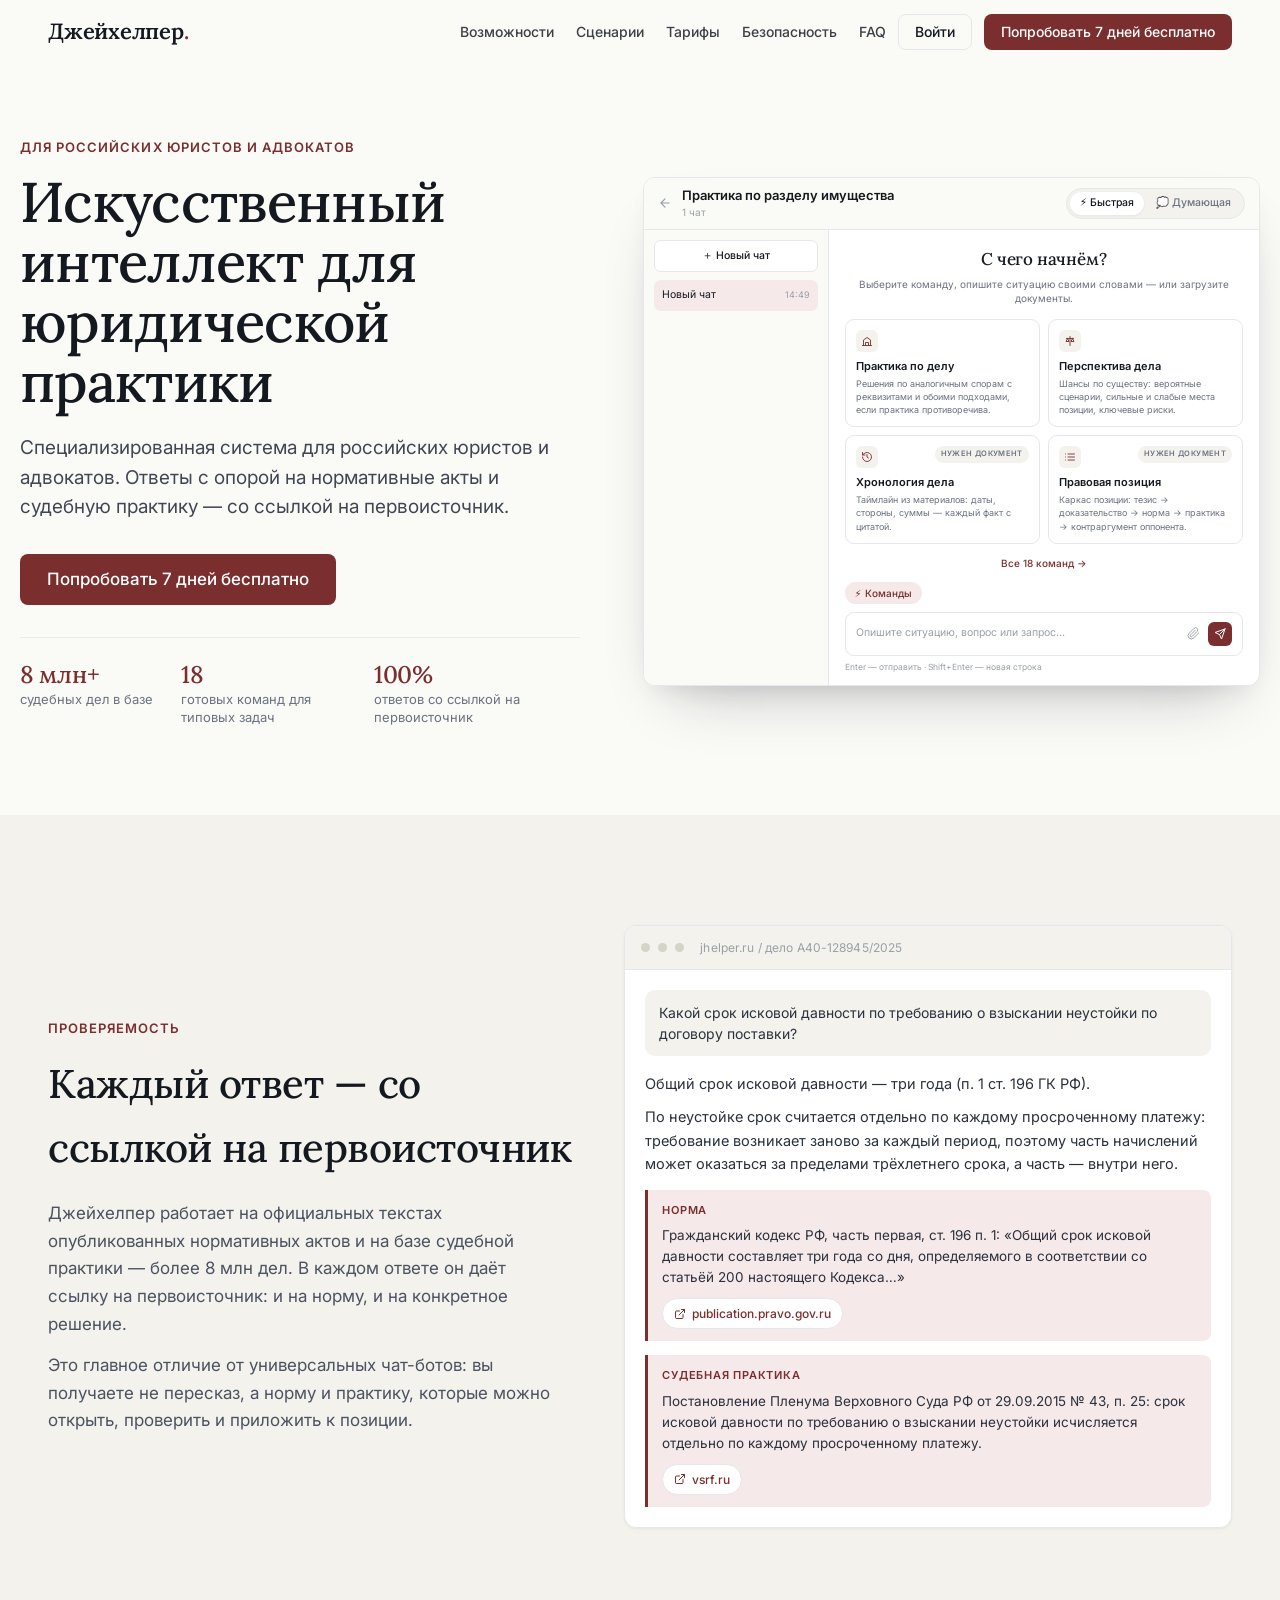
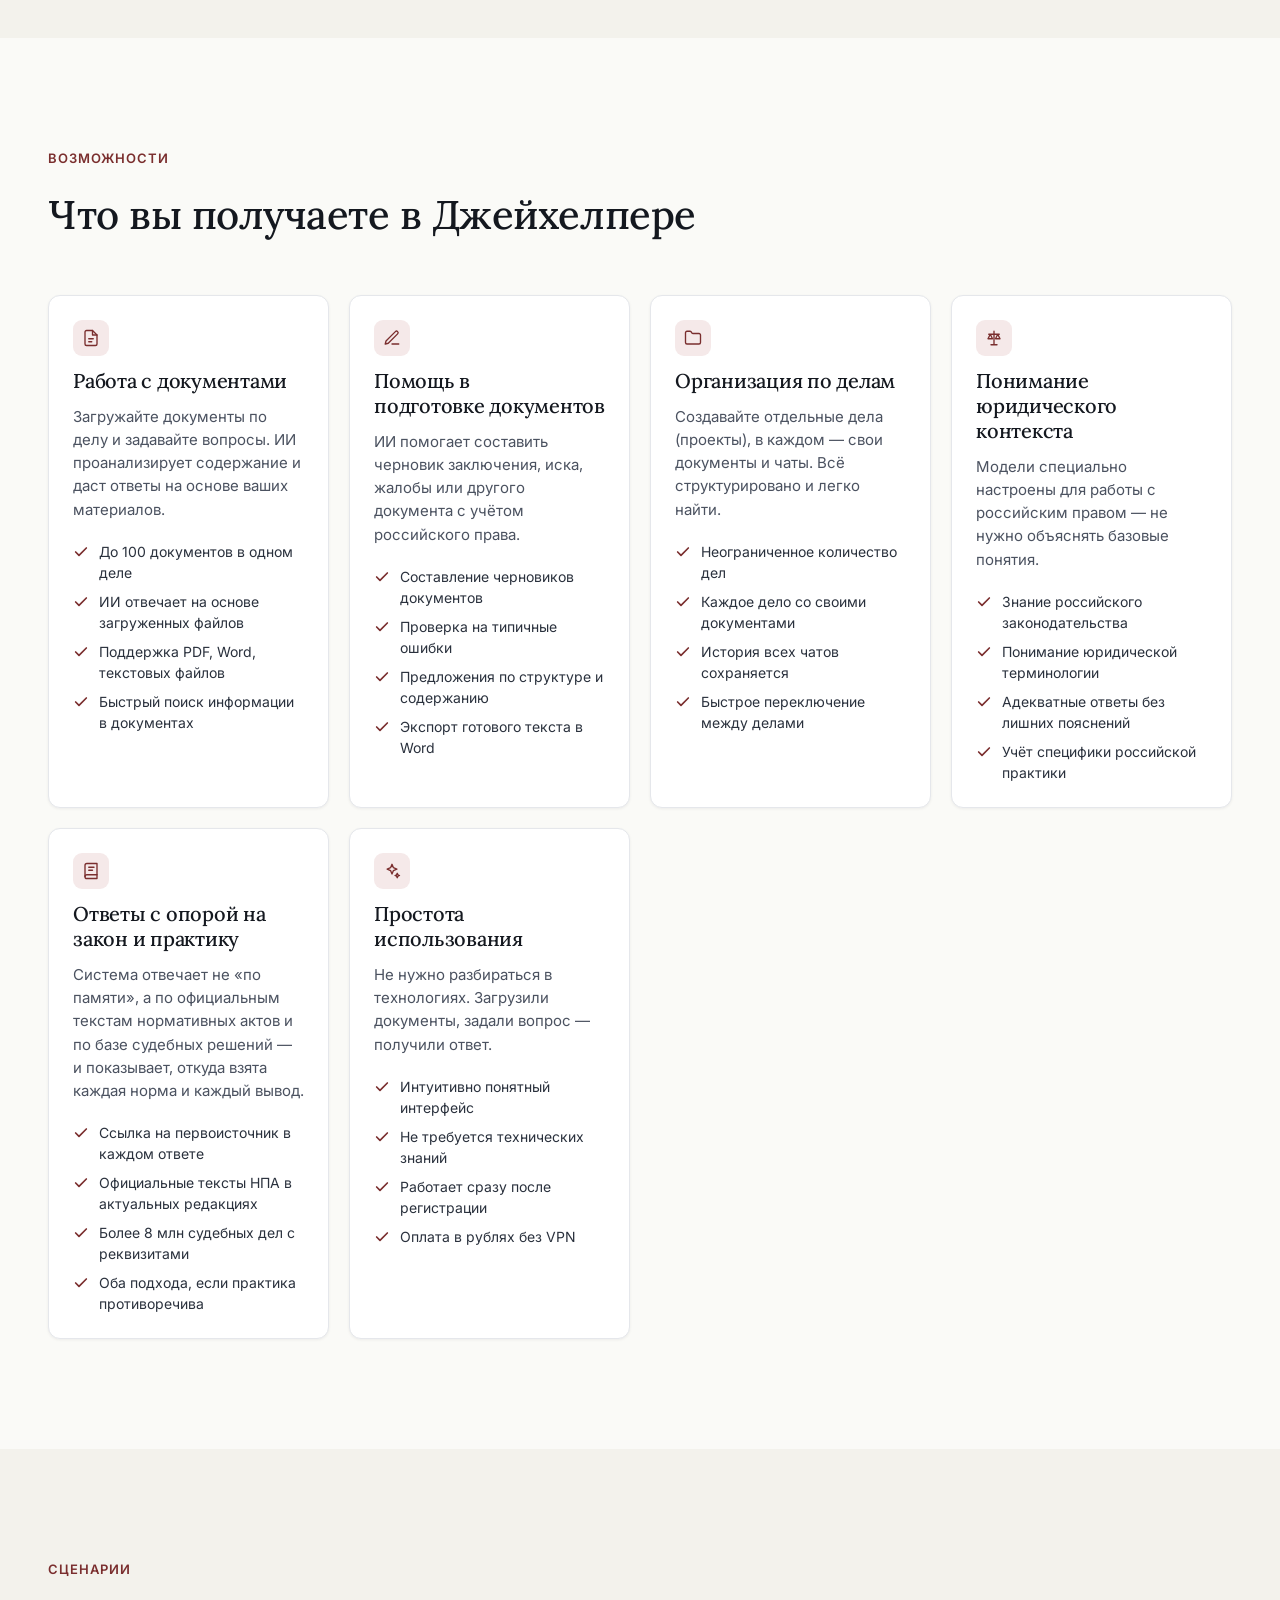
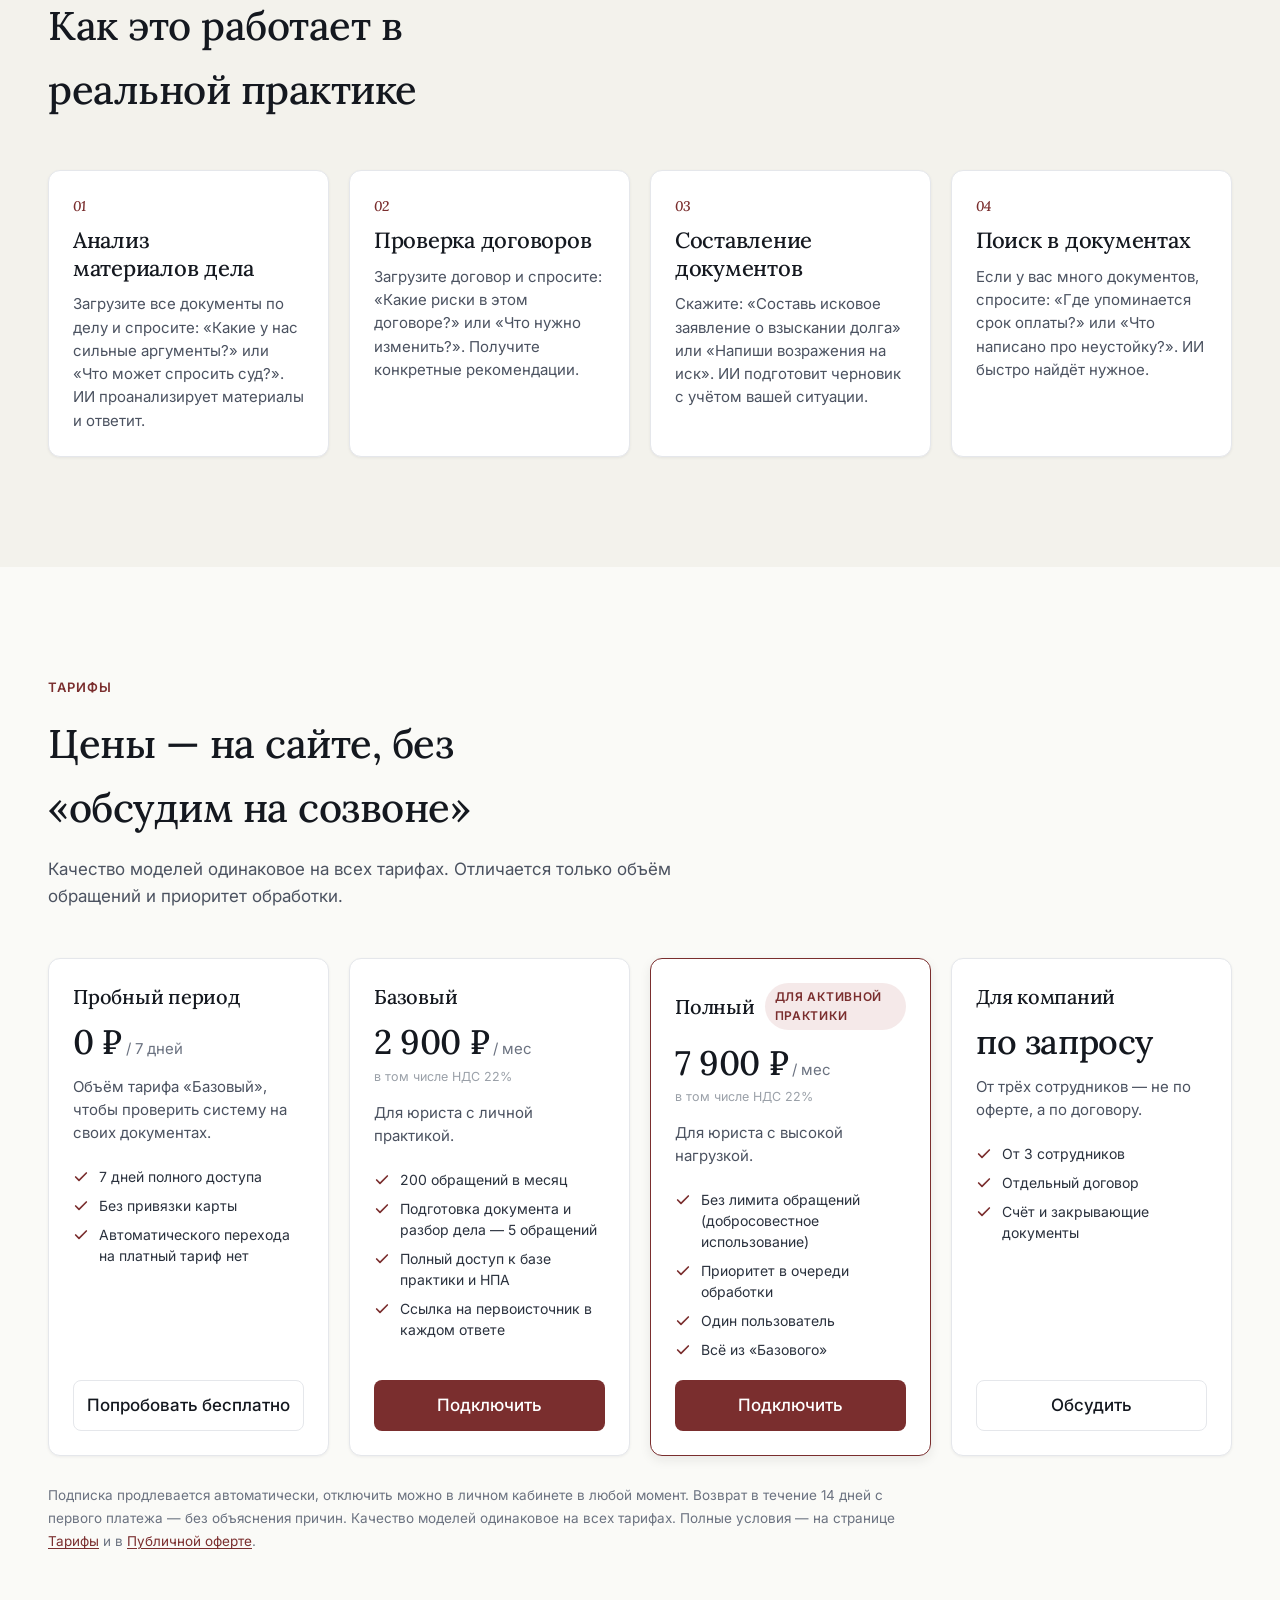
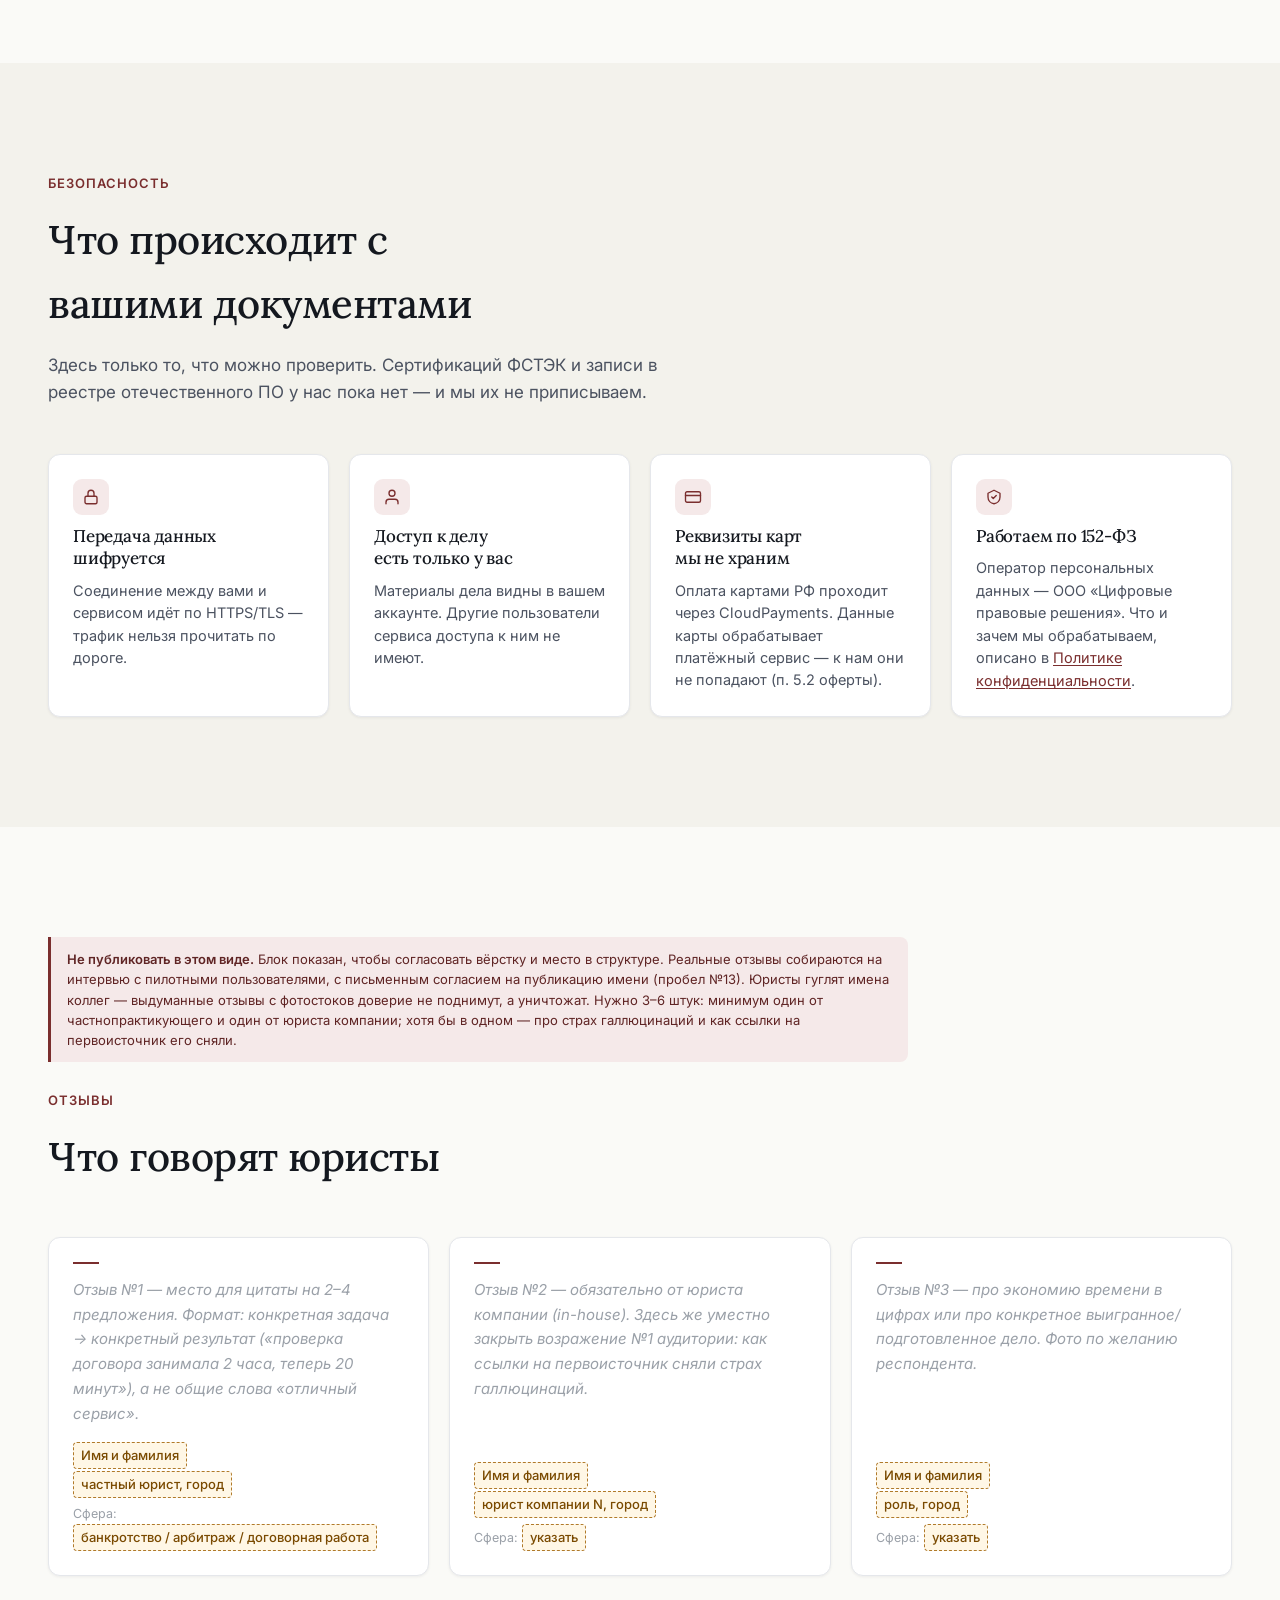
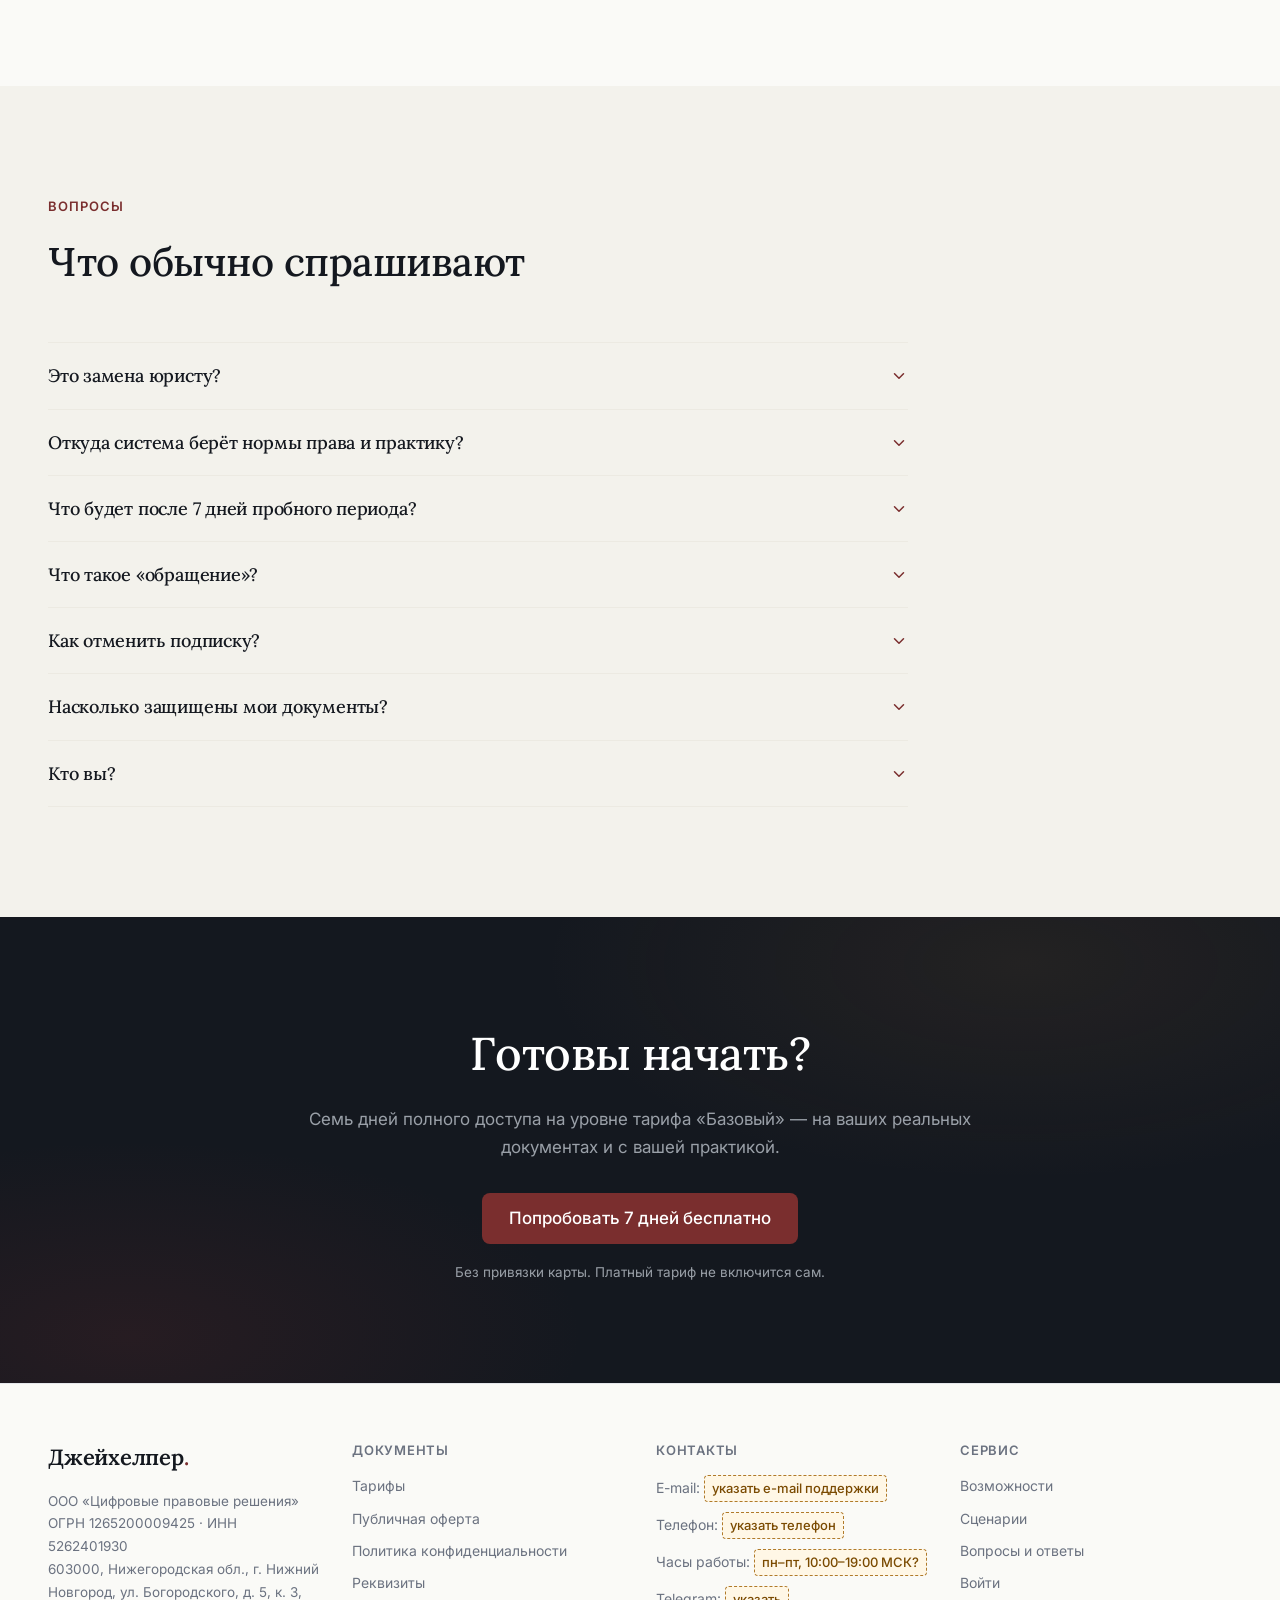
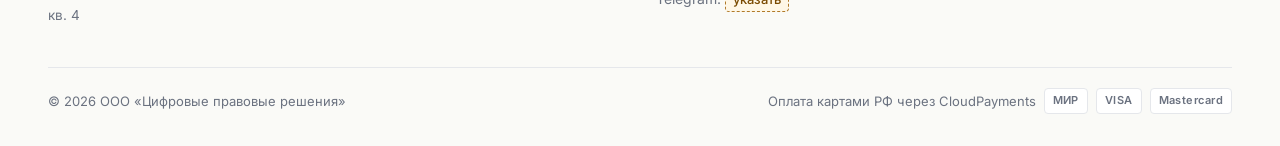
==== commit ae0d97b7: "Правки по первому экрану и акценту на судебную практику 1. «для российских юристов и адвокатов» в на" ====
--- a/index.html
+++ b/index.html
@@ -5,8 +5,8 @@
 <meta name="viewport" content="width=device-width, initial-scale=1, maximum-scale=5, viewport-fit=cover">
 
 <title>Джейхелпер — ИИ для юридической практики со ссылками на первоисточники</title>
-<meta name="description" content="Искусственный интеллект для работы с юридическими документами: анализ материалов, подготовка документов, организация дел. Ответы с опорой на нормативные акты и ссылками на первоисточники. Специально для российских юристов.">
-<meta name="keywords" content="юридический ИИ, помощник юриста, анализ документов, подготовка исков, работа с договорами, искусственный интеллект для юристов, ссылки на первоисточники">
+<meta name="description" content="Искусственный интеллект для работы с юридическими документами: анализ материалов, подготовка документов, поиск судебной практики. Ответы с опорой на нормативные акты и практику — со ссылкой на первоисточник. Более 8 млн судебных дел в базе. Для российских юристов и адвокатов.">
+<meta name="keywords" content="юридический ИИ, помощник юриста, поиск судебной практики, анализ документов, подготовка исков, работа с договорами, искусственный интеллект для юристов и адвокатов, ссылки на первоисточники">
 <meta name="robots" content="index, follow">
 <meta name="author" content="ООО «Цифровые правовые решения»">
 
@@ -19,10 +19,10 @@
 <meta property="og:site_name" content="Джейхелпер">
 <meta property="og:url" content="https://jhelper.ru">
 <meta property="og:title" content="Джейхелпер — ИИ для юридической практики">
-<meta property="og:description" content="Специализированная система для российских юристов. Ответы с опорой на нормативные акты — со ссылкой на первоисточник. 7 дней бесплатно, без привязки карты.">
+<meta property="og:description" content="Специализированная система для российских юристов и адвокатов. Ответы с опорой на нормативные акты и судебную практику — со ссылкой на первоисточник. Более 8 млн дел в базе. 7 дней бесплатно.">
 <meta name="twitter:card" content="summary_large_image">
 <meta name="twitter:title" content="Джейхелпер — ИИ для юридической практики">
-<meta name="twitter:description" content="Ответы с опорой на нормативные акты — со ссылкой на первоисточник. 7 дней бесплатно, без карты.">
+<meta name="twitter:description" content="Ответы с опорой на нормативные акты и судебную практику — со ссылкой на первоисточник. Более 8 млн дел в базе.">
 
 <link rel="icon" href="data:image/svg+xml;utf8,<svg xmlns='http://www.w3.org/2000/svg' viewBox='0 0 32 32'><rect width='32' height='32' rx='6' fill='%237A2E2E'/><text x='16' y='23' text-anchor='middle' font-family='Georgia,serif' font-size='19' font-weight='600' fill='%23FAFAF7'>Д</text></svg>">
 
@@ -30,8 +30,8 @@
 <link rel="preconnect" href="https://fonts.gstatic.com" crossorigin>
 <link rel="stylesheet" href="https://fonts.googleapis.com/css2?family=Inter:wght@400;500;600;700&family=Lora:ital,wght@0,400;0,500;0,600;1,400;1,500&display=swap">
 
-<link rel="stylesheet" href="/assets/tokens.css">
-<link rel="stylesheet" href="/assets/landing.css">
+<link rel="stylesheet" href="assets/tokens.css">
+<link rel="stylesheet" href="assets/landing.css">
 </head>
 <body>
 
@@ -68,58 +68,159 @@
 
 <!-- ================= 1. HERO ================= -->
 <section class="hero container-x" id="top">
-  <div class="hero-inner">
-    <div class="sec-eyebrow">для российских юристов</div>
-    <h1>Искусственный интеллект для юридической практики</h1>
-    <p class="hero-sub">Специализированная система для российских юристов. Ответы с опорой на нормативные акты — со ссылкой на первоисточник.</p>
-
-    <div class="cta-row">
-      <a href="#trial" class="btn btn-primary">Попробовать 7 дней бесплатно</a>
-      <a href="#call" class="btn btn-secondary">Записаться на звонок</a>
-    </div>
-
-    <p class="hero-fineprint">Без привязки карты. Платный тариф не включится сам.</p>
-    <p class="hero-entity">Сервис ООО «Цифровые правовые решения»</p>
+  <div class="hero-grid">
+
+    <div class="hero-copy">
+      <div class="sec-eyebrow">для российских юристов и адвокатов</div>
+      <h1>Искусственный интеллект для юридической практики</h1>
+      <p class="hero-sub">Специализированная система для российских юристов и адвокатов. Ответы с опорой на нормативные акты и судебную практику — со ссылкой на первоисточник.</p>
+
+      <div class="cta-row">
+        <a href="#trial" class="btn btn-primary">Попробовать 7 дней бесплатно</a>
+      </div>
+
+      <div class="hero-stats">
+        <div class="hero-stat">
+          <span class="num">8 млн+</span>
+          <span class="lbl">судебных дел в базе</span>
+        </div>
+        <div class="hero-stat">
+          <span class="num">18</span>
+          <span class="lbl">готовых команд для типовых задач</span>
+        </div>
+        <div class="hero-stat">
+          <span class="num">100%</span>
+          <span class="lbl">ответов со ссылкой на первоисточник</span>
+        </div>
+      </div>
+    </div>
+
+    <!-- Рабочий экран продукта. Свёрстан в HTML — резче на retina, читается
+         поисковиками, не требует поддержки отдельного файла.
+         ЧТОБЫ ЗАМЕНИТЬ НА СКРИНШОТ: положить PNG в assets/ и заменить весь
+         блок <div class="card-x ws">…</div> на:
+         <img src="assets/screen-workspace.png" alt="Рабочий экран Джейхелпера"
+              class="card-x" style="padding:0;overflow:hidden;box-shadow:var(--shadow-lg)"> -->
+    <div class="card-x ws" aria-label="Рабочий экран Джейхелпера: выбор команды в деле">
+
+      <div class="ws-top">
+        <svg class="ws-back" width="14" height="14" viewBox="0 0 24 24" fill="none" stroke="currentColor" stroke-width="2" stroke-linecap="round" stroke-linejoin="round"><path d="M19 12H5M12 19l-7-7 7-7"/></svg>
+        <div>
+          <div class="ws-title">Практика по разделу имущества</div>
+          <div class="ws-sub">1 чат</div>
+        </div>
+        <div class="ws-toggle">
+          <span class="on">⚡ Быстрая</span>
+          <span>💭 Думающая</span>
+        </div>
+      </div>
+
+      <div class="ws-body">
+        <aside class="ws-side">
+          <div class="ws-newchat">＋ Новый чат</div>
+          <div class="ws-chat"><span>Новый чат</span><span class="when">14:49</span></div>
+        </aside>
+
+        <main class="ws-main">
+          <div class="ws-h">С чего начнём?</div>
+          <div class="ws-lede">Выберите команду, опишите ситуацию своими словами — или загрузите документы.</div>
+
+          <div class="ws-cards">
+            <div class="ws-card">
+              <div class="ws-card-top">
+                <span class="ws-ico"><svg width="12" height="12" viewBox="0 0 24 24" fill="none" stroke="currentColor" stroke-width="1.8" stroke-linecap="round" stroke-linejoin="round"><path d="M3 21h18M5 21V10l7-5 7 5v11M9 21v-6h6v6"/></svg></span>
+              </div>
+              <h4>Практика по делу</h4>
+              <p>Решения по аналогичным спорам с реквизитами и обоими подходами, если практика противоречива.</p>
+            </div>
+
+            <div class="ws-card">
+              <div class="ws-card-top">
+                <span class="ws-ico"><svg width="12" height="12" viewBox="0 0 24 24" fill="none" stroke="currentColor" stroke-width="1.8" stroke-linecap="round" stroke-linejoin="round"><path d="M12 3v18M5 7h14M7 7l-3 6h6L7 7zM17 7l-3 6h6l-3-6z"/></svg></span>
+              </div>
+              <h4>Перспектива дела</h4>
+              <p>Шансы по существу: вероятные сценарии, сильные и слабые места позиции, ключевые риски.</p>
+            </div>
+
+            <div class="ws-card">
+              <div class="ws-card-top">
+                <span class="ws-ico"><svg width="12" height="12" viewBox="0 0 24 24" fill="none" stroke="currentColor" stroke-width="1.8" stroke-linecap="round" stroke-linejoin="round"><path d="M3 12a9 9 0 1 0 3-6.7L3 8"/><path d="M3 3v5h5M12 7v5l3 2"/></svg></span>
+                <span class="ws-tag">Нужен документ</span>
+              </div>
+              <h4>Хронология дела</h4>
+              <p>Таймлайн из материалов: даты, стороны, суммы — каждый факт с цитатой.</p>
+            </div>
+
+            <div class="ws-card">
+              <div class="ws-card-top">
+                <span class="ws-ico"><svg width="12" height="12" viewBox="0 0 24 24" fill="none" stroke="currentColor" stroke-width="1.8" stroke-linecap="round" stroke-linejoin="round"><path d="M8 6h13M8 12h13M8 18h13M3 6h.01M3 12h.01M3 18h.01"/></svg></span>
+                <span class="ws-tag">Нужен документ</span>
+              </div>
+              <h4>Правовая позиция</h4>
+              <p>Каркас позиции: тезис → доказательство → норма → практика → контраргумент оппонента.</p>
+            </div>
+          </div>
+
+          <div class="ws-all">Все 18 команд →</div>
+
+          <div class="ws-compose">
+            <span class="ws-chip">⚡ Команды</span>
+            <div class="ws-input">
+              <span class="ph">Опишите ситуацию, вопрос или запрос…</span>
+              <svg width="13" height="13" viewBox="0 0 24 24" fill="none" stroke="currentColor" stroke-width="1.8" stroke-linecap="round" stroke-linejoin="round" style="color:var(--text-muted)"><path d="M21.44 11.05l-9.19 9.19a6 6 0 0 1-8.49-8.49l9.19-9.19a4 4 0 0 1 5.66 5.66l-9.2 9.19a2 2 0 0 1-2.83-2.83l8.49-8.48"/></svg>
+              <span class="ws-send"><svg width="12" height="12" viewBox="0 0 24 24" fill="none" stroke="currentColor" stroke-width="2" stroke-linecap="round" stroke-linejoin="round"><path d="M22 2L11 13M22 2l-7 20-4-9-9-4 20-7z"/></svg></span>
+            </div>
+            <div class="ws-hint">Enter — отправить · Shift+Enter — новая строка</div>
+          </div>
+        </main>
+      </div>
+    </div>
+
   </div>
 </section>
 
 <!-- ================= 2. ОТВЕТ С ИСТОЧНИКОМ ================= -->
 <section class="section section-soft" id="proof">
   <div class="container-x">
-
-    <div class="note">
-      <strong>Прототип:</strong> справа — свёрстанный макет ответа системы. Перед публикацией заменить на реальный скриншот продукта, где видна кликабельная ссылка на publication.pravo.gov.ru (ТЗ п. 2.2, пробел №11).
-    </div>
 
     <div class="proof-grid">
       <div class="proof-copy">
         <div class="sec-eyebrow">Проверяемость</div>
-        <h2>Каждый ответ — со ссылкой на норму</h2>
-        <p>Джейхелпер работает на официальных текстах опубликованных нормативных актов и в каждом ответе даёт ссылку на первоисточник — вы всегда можете открыть норму и проверить.</p>
-        <p>Это главное отличие от универсальных чат-ботов: вы не пересказ получаете, а норму, которую можно приложить к позиции.</p>
+        <h2>Каждый ответ — со ссылкой на первоисточник</h2>
+        <p>Джейхелпер работает на официальных текстах опубликованных нормативных актов и на базе судебной практики — более 8 млн дел. В каждом ответе он даёт ссылку на первоисточник: и на норму, и на конкретное решение.</p>
+        <p>Это главное отличие от универсальных чат-ботов: вы получаете не пересказ, а норму и практику, которые можно открыть, проверить и приложить к позиции.</p>
       </div>
 
       <div class="card-x answer-mock" aria-label="Пример ответа системы со ссылкой на первоисточник">
         <div class="mock-bar">
           <span class="mock-dot"></span><span class="mock-dot"></span><span class="mock-dot"></span>
-          <span class="mock-url">app.jhelper.ru / дело А40-128945/2025</span>
+          <span class="mock-url">jhelper.ru / дело А40-128945/2025</span>
         </div>
         <div class="mock-body">
           <div class="mock-q">Какой срок исковой давности по требованию о взыскании неустойки по договору поставки?</div>
 
           <div class="mock-a">
             <p>Общий срок исковой давности — три года (п. 1 ст. 196 ГК РФ).</p>
-            <p>По неустойке срок считается отдельно по каждому дню просрочки: требование возникает заново за каждый просроченный период, поэтому часть начислений может быть за пределами трёхлетнего срока, а часть — внутри него.</p>
+            <p>По неустойке срок считается отдельно по каждому просроченному платежу: требование возникает заново за каждый период, поэтому часть начислений может оказаться за пределами трёхлетнего срока, а часть — внутри него.</p>
           </div>
 
           <div class="mock-cite">
-            <div class="mock-cite-label">Первоисточник</div>
+            <div class="mock-cite-label">Норма</div>
             <div class="mock-cite-text">Гражданский кодекс РФ, часть первая, ст. 196 п. 1: «Общий срок исковой давности составляет три года со дня, определяемого в соответствии со статьёй 200 настоящего Кодекса…»</div>
             <a class="src-chip" href="http://publication.pravo.gov.ru/" target="_blank" rel="noopener">
               <svg width="12" height="12" viewBox="0 0 24 24" fill="none" stroke="currentColor" stroke-width="2" stroke-linecap="round" stroke-linejoin="round"><path d="M18 13v6a2 2 0 0 1-2 2H5a2 2 0 0 1-2-2V8a2 2 0 0 1 2-2h6"/><path d="M15 3h6v6M10 14 21 3"/></svg>
               publication.pravo.gov.ru
             </a>
           </div>
+
+          <div class="mock-cite">
+            <div class="mock-cite-label">Судебная практика</div>
+            <div class="mock-cite-text">Постановление Пленума Верховного Суда РФ от 29.09.2015 № 43, п. 25: срок исковой давности по требованию о взыскании неустойки исчисляется отдельно по каждому просроченному платежу.</div>
+            <a class="src-chip" href="https://vsrf.ru/" target="_blank" rel="noopener">
+              <svg width="12" height="12" viewBox="0 0 24 24" fill="none" stroke="currentColor" stroke-width="2" stroke-linecap="round" stroke-linejoin="round"><path d="M18 13v6a2 2 0 0 1-2 2H5a2 2 0 0 1-2-2V8a2 2 0 0 1 2-2h6"/><path d="M15 3h6v6M10 14 21 3"/></svg>
+              vsrf.ru
+            </a>
+          </div>
         </div>
       </div>
     </div>
@@ -135,6 +236,7 @@
     <div class="card-grid">
 
       <article class="card-x stack-12">
+        <span class="sec-icon"><svg width="18" height="18" viewBox="0 0 24 24" fill="none" stroke="currentColor" stroke-width="1.8" stroke-linecap="round" stroke-linejoin="round"><path d="M14 2H6a2 2 0 0 0-2 2v16a2 2 0 0 0 2 2h12a2 2 0 0 0 2-2V8z"/><path d="M14 2v6h6M9 13h6M9 17h4"/></svg></span>
         <h3 class="card-title">Работа с документами</h3>
         <p class="card-text">Загружайте документы по делу и задавайте вопросы. ИИ проанализирует содержание и даст ответы на основе ваших материалов.</p>
         <ul class="check-list">
@@ -146,6 +248,7 @@
       </article>
 
       <article class="card-x stack-12">
+        <span class="sec-icon"><svg width="18" height="18" viewBox="0 0 24 24" fill="none" stroke="currentColor" stroke-width="1.8" stroke-linecap="round" stroke-linejoin="round"><path d="M12 20h9M16.5 3.5a2.12 2.12 0 0 1 3 3L7 19l-4 1 1-4z"/></svg></span>
         <h3 class="card-title">Помощь в подготовке документов</h3>
         <p class="card-text">ИИ помогает составить черновик заключения, иска, жалобы или другого документа с учётом российского права.</p>
         <ul class="check-list">
@@ -157,6 +260,7 @@
       </article>
 
       <article class="card-x stack-12">
+        <span class="sec-icon"><svg width="18" height="18" viewBox="0 0 24 24" fill="none" stroke="currentColor" stroke-width="1.8" stroke-linecap="round" stroke-linejoin="round"><path d="M4 20h16a2 2 0 0 0 2-2V8a2 2 0 0 0-2-2h-7.9a2 2 0 0 1-1.69-.9L9.6 3.9A2 2 0 0 0 7.93 3H4a2 2 0 0 0-2 2v13a2 2 0 0 0 2 2z"/></svg></span>
         <h3 class="card-title">Организация по делам</h3>
         <p class="card-text">Создавайте отдельные дела (проекты), в каждом — свои документы и чаты. Всё структурировано и легко найти.</p>
         <ul class="check-list">
@@ -168,6 +272,7 @@
       </article>
 
       <article class="card-x stack-12">
+        <span class="sec-icon"><svg width="18" height="18" viewBox="0 0 24 24" fill="none" stroke="currentColor" stroke-width="1.8" stroke-linecap="round" stroke-linejoin="round"><path d="M12 3v18M5 7h14M7 7l-3 6h6L7 7zM17 7l-3 6h6l-3-6zM8 21h8"/></svg></span>
         <h3 class="card-title">Понимание юридического контекста</h3>
         <p class="card-text">Модели специально настроены для работы с российским правом — не нужно объяснять базовые понятия.</p>
         <ul class="check-list">
@@ -181,17 +286,19 @@
       <!-- Карточка «Конфиденциальность данных» убрана: она была слабейшей в блоке
            (2 пункта против 4). Тема вынесена в отдельный блок «Безопасность». ТЗ п. 2.3 -->
       <article class="card-x stack-12">
-        <h3 class="card-title">Ответы с опорой на закон</h3>
-        <p class="card-text">Система отвечает не «по памяти», а по официальным текстам нормативных актов — и показывает, откуда взята каждая норма.</p>
+        <span class="sec-icon"><svg width="18" height="18" viewBox="0 0 24 24" fill="none" stroke="currentColor" stroke-width="1.8" stroke-linecap="round" stroke-linejoin="round"><path d="M4 19.5A2.5 2.5 0 0 1 6.5 17H20"/><path d="M6.5 2H20v20H6.5A2.5 2.5 0 0 1 4 19.5v-15A2.5 2.5 0 0 1 6.5 2z"/><path d="M9 7h7M9 11h5"/></svg></span>
+        <h3 class="card-title">Ответы с опорой на закон и практику</h3>
+        <p class="card-text">Система отвечает не «по памяти», а по официальным текстам нормативных актов и по базе судебных решений — и показывает, откуда взята каждая норма и каждый вывод.</p>
         <ul class="check-list">
           <li><svg width="16" height="16" viewBox="0 0 24 24" fill="none" stroke="currentColor" stroke-width="2.5" stroke-linecap="round" stroke-linejoin="round"><polyline points="20 6 9 17 4 12"/></svg><span>Ссылка на первоисточник в каждом ответе</span></li>
-          <li><svg width="16" height="16" viewBox="0 0 24 24" fill="none" stroke="currentColor" stroke-width="2.5" stroke-linecap="round" stroke-linejoin="round"><polyline points="20 6 9 17 4 12"/></svg><span>Официальные тексты НПА</span></li>
-          <li><svg width="16" height="16" viewBox="0 0 24 24" fill="none" stroke="currentColor" stroke-width="2.5" stroke-linecap="round" stroke-linejoin="round"><polyline points="20 6 9 17 4 12"/></svg><span>Актуальные редакции</span></li>
-          <li><svg width="16" height="16" viewBox="0 0 24 24" fill="none" stroke="currentColor" stroke-width="2.5" stroke-linecap="round" stroke-linejoin="round"><polyline points="20 6 9 17 4 12"/></svg><span>Можно проверить каждую цитату</span></li>
+          <li><svg width="16" height="16" viewBox="0 0 24 24" fill="none" stroke="currentColor" stroke-width="2.5" stroke-linecap="round" stroke-linejoin="round"><polyline points="20 6 9 17 4 12"/></svg><span>Официальные тексты НПА в актуальных редакциях</span></li>
+          <li><svg width="16" height="16" viewBox="0 0 24 24" fill="none" stroke="currentColor" stroke-width="2.5" stroke-linecap="round" stroke-linejoin="round"><polyline points="20 6 9 17 4 12"/></svg><span>Более 8 млн судебных дел с реквизитами</span></li>
+          <li><svg width="16" height="16" viewBox="0 0 24 24" fill="none" stroke="currentColor" stroke-width="2.5" stroke-linecap="round" stroke-linejoin="round"><polyline points="20 6 9 17 4 12"/></svg><span>Оба подхода, если практика противоречива</span></li>
         </ul>
       </article>
 
       <article class="card-x stack-12">
+        <span class="sec-icon"><svg width="18" height="18" viewBox="0 0 24 24" fill="none" stroke="currentColor" stroke-width="1.8" stroke-linecap="round" stroke-linejoin="round"><path d="M12 3l1.9 4.6 4.6 1.9-4.6 1.9L12 16l-1.9-4.6L5.5 9.5l4.6-1.9zM19 15l.9 2.1 2.1.9-2.1.9L19 21l-.9-2.1-2.1-.9 2.1-.9z"/></svg></span>
         <h3 class="card-title">Простота использования</h3>
         <p class="card-text">Не нужно разбираться в технологиях. Загрузили документы, задали вопрос — получили ответ.</p>
         <ul class="check-list">
@@ -310,7 +417,7 @@
       Подписка продлевается автоматически, отключить можно в личном кабинете в любой момент.
       Возврат в течение 14 дней с первого платежа — без объяснения причин.
       Качество моделей одинаковое на всех тарифах.
-      Полные условия — на странице <a href="/tarify">Тарифы</a> и в <a href="/oferta">Публичной оферте</a>.
+      Полные условия — на странице <a href="tarify/">Тарифы</a> и в <a href="oferta/">Публичной оферте</a>.
     </p>
   </div>
 </section>
@@ -345,7 +452,7 @@
       <article class="card-x sec-item">
         <span class="sec-icon"><svg width="18" height="18" viewBox="0 0 24 24" fill="none" stroke="currentColor" stroke-width="1.8" stroke-linecap="round" stroke-linejoin="round"><path d="M12 3l8 4v5c0 5-3.5 8.5-8 9-4.5-.5-8-4-8-9V7l8-4z"/><path d="M9 12l2 2 4-4"/></svg></span>
         <h3>Работаем по 152-ФЗ</h3>
-        <p>Оператор персональных данных — ООО «Цифровые правовые решения». Что и зачем мы обрабатываем, описано в <a href="/privacy" style="color:var(--brand-accent);text-decoration:underline;text-underline-offset:2px">Политике конфиденциальности</a>.</p>
+        <p>Оператор персональных данных — ООО «Цифровые правовые решения». Что и зачем мы обрабатываем, описано в <a href="privacy/" style="color:var(--brand-accent);text-decoration:underline;text-underline-offset:2px">Политике конфиденциальности</a>.</p>
       </article>
 
       <!-- ================================================================
@@ -436,11 +543,12 @@
       </details>
 
       <details>
-        <summary>Откуда система берёт нормы права?
+        <summary>Откуда система берёт нормы права и практику?
           <svg class="chev" width="18" height="18" viewBox="0 0 24 24" fill="none" stroke="currentColor" stroke-width="2" stroke-linecap="round" stroke-linejoin="round"><polyline points="6 9 12 15 18 9"/></svg>
         </summary>
         <div class="answer">
-          <p>Из официальных опубликованных текстов нормативных актов. В каждом ответе — ссылка на первоисточник, её можно открыть и сверить формулировку.</p>
+          <p>Нормы — из официальных опубликованных текстов нормативных актов, в актуальных редакциях. Практику — из базы судебных решений, в ней более 8 млн дел, включая гражданские и уголовные дела судов общей юрисдикции.</p>
+          <p>В каждом ответе — ссылка на первоисточник: и на норму, и на конкретное решение. Её можно открыть и сверить формулировку. Если практика по вопросу противоречива, система показывает оба подхода, а не выбирает удобный.</p>
         </div>
       </details>
 
@@ -480,7 +588,7 @@
         </summary>
         <div class="answer">
           <p>Передача данных шифруется по HTTPS/TLS. Доступ к материалам дела есть только у вас — другие пользователи сервиса их не видят. Реквизиты банковских карт мы не получаем и не храним: их обрабатывает платёжный сервис.</p>
-          <p>Обработка персональных данных ведётся по 152-ФЗ, подробности — в <a href="/privacy">Политике конфиденциальности</a>.</p>
+          <p>Обработка персональных данных ведётся по 152-ФЗ, подробности — в <a href="privacy/">Политике конфиденциальности</a>.</p>
         </div>
       </details>
 
@@ -489,7 +597,7 @@
           <svg class="chev" width="18" height="18" viewBox="0 0 24 24" fill="none" stroke="currentColor" stroke-width="2" stroke-linecap="round" stroke-linejoin="round"><polyline points="6 9 12 15 18 9"/></svg>
         </summary>
         <div class="answer">
-          <p>ООО «Цифровые правовые решения» — российская IT-компания, ОГРН 1265200009425, ИНН 5262401930. Полные реквизиты — <a href="/rekvizity">внизу страницы и на отдельной странице</a>.</p>
+          <p>ООО «Цифровые правовые решения» — российская IT-компания, ОГРН 1265200009425, ИНН 5262401930. Полные реквизиты — <a href="rekvizity/">внизу страницы и на отдельной странице</a>.</p>
         </div>
       </details>
 
@@ -502,12 +610,11 @@
   <div class="glow" aria-hidden="true"></div>
   <div class="container-x">
     <h2>Готовы начать?</h2>
-    <p class="lede">Семь дней полного доступа на уровне тарифа «Базовый» — на ваших реальных документах. Или запишитесь на короткую консультацию, обсудим ваши задачи.</p>
+    <p class="lede">Семь дней полного доступа на уровне тарифа «Базовый» — на ваших реальных документах и с вашей практикой.</p>
     <div class="cta-row">
       <a href="#signup" class="btn btn-primary">Попробовать 7 дней бесплатно</a>
-      <a href="#call" class="btn btn-on-dark">Записаться на звонок</a>
-    </div>
-    <p class="fineprint">Без привязки карты. Платный тариф не включится сам. Консультация бесплатная, ~30 минут.</p>
+    </div>
+    <p class="fineprint">Без привязки карты. Платный тариф не включится сам.</p>
   </div>
 </section>
 
@@ -528,10 +635,10 @@
       <div>
         <div class="footer-col-title">Документы</div>
         <ul class="footer-list">
-          <li><a href="/tarify">Тарифы</a></li>
-          <li><a href="/oferta">Публичная оферта</a></li>
-          <li><a href="/privacy">Политика конфиденциальности</a></li>
-          <li><a href="/rekvizity">Реквизиты</a></li>
+          <li><a href="tarify/">Тарифы</a></li>
+          <li><a href="oferta/">Публичная оферта</a></li>
+          <li><a href="privacy/">Политика конфиденциальности</a></li>
+          <li><a href="rekvizity/">Реквизиты</a></li>
         </ul>
       </div>
 
@@ -569,6 +676,6 @@
   </div>
 </footer>
 
-<script src="/assets/app.js"></script>
+<script src="assets/app.js"></script>
 </body>
 </html>
--- a/assets/landing.css
+++ b/assets/landing.css
@@ -15,8 +15,24 @@
 
 .hero-inner { max-width: 768px; }
 
+/* Две колонки: слева текст, справа интерфейс продукта */
+.hero-grid {
+  display: grid;
+  grid-template-columns: 1fr;
+  gap: 40px;
+  align-items: center;
+}
+
+@media (min-width: 1000px) {
+  .hero-grid {
+    grid-template-columns: minmax(0, 1fr) minmax(0, 1.08fr);
+    gap: 52px;
+  }
+  .hero-copy { max-width: 560px; }
+}
+
 .hero h1 {
-  font-size: clamp(38px, 5.4vw, 62px);
+  font-size: clamp(38px, 4.6vw, 56px);
   line-height: 1.07;
   margin: 0 0 22px;
 }
@@ -36,17 +52,270 @@
   align-items: center;
 }
 
-.hero-fineprint {
-  margin-top: 18px;
-  font-size: 13.5px;
-  line-height: 1.6;
+/* Строка фактов под CTA */
+.hero-stats {
+  display: flex;
+  flex-wrap: wrap;
+  gap: 14px 28px;
+  margin-top: 32px;
+  padding-top: 24px;
+  border-top: 1px solid var(--border-soft);
+}
+
+.hero-stat {
+  display: flex;
+  flex-direction: column;
+  gap: 2px;
+}
+
+.hero-stat .num {
+  font-family: var(--font-serif-family);
+  font-size: 24px;
+  font-weight: 500;
+  letter-spacing: -.012em;
+  color: var(--brand-accent);
+  line-height: 1.1;
+}
+
+.hero-stat .lbl {
+  font-size: 13px;
+  line-height: 1.4;
   color: var(--text-secondary);
-}
-
-.hero-entity {
+  max-width: 165px;
+}
+
+/* ---------- Реплика рабочего экрана продукта ----------
+   Свёрстана в HTML, а не картинкой: резче на retina, читается
+   поисковиками и не требует поддержки отдельного файла.
+   Чтобы заменить на PNG — см. комментарий в index.html. */
+
+.ws {
+  padding: 0;
+  overflow: hidden;
+  box-shadow: var(--shadow-lg);
+  font-size: 11px;
+  line-height: 1.4;
+  user-select: none;
+}
+
+.ws-top {
+  display: flex;
+  align-items: center;
+  gap: 10px;
+  padding: 10px 14px;
+  border-bottom: 1px solid var(--border-strong);
+  background: var(--bg);
+}
+
+.ws-back { color: var(--text-muted); flex: none; }
+
+.ws-title { font-size: 13px; font-weight: 600; line-height: 1.2; }
+.ws-sub { font-size: 10px; color: var(--text-muted); margin-top: 1px; }
+
+.ws-toggle {
+  margin-left: auto;
+  display: flex;
+  align-items: center;
+  gap: 2px;
+  background: var(--bg-soft);
+  border: 1px solid var(--border-strong);
+  border-radius: var(--r-pill);
+  padding: 3px;
+}
+
+.ws-toggle span {
+  display: inline-flex;
+  align-items: center;
+  gap: 4px;
+  padding: 4px 10px;
+  border-radius: var(--r-pill);
+  font-size: 10.5px;
+  font-weight: 500;
+  color: var(--text-secondary);
+  white-space: nowrap;
+}
+
+.ws-toggle span.on {
+  background: var(--bg-elevated);
+  color: var(--text-primary);
+  box-shadow: var(--shadow-sm);
+}
+
+.ws-body { display: flex; min-height: 268px; }
+
+.ws-side {
+  width: 30%;
+  min-width: 120px;
+  border-right: 1px solid var(--border-strong);
+  padding: 10px;
+  display: flex;
+  flex-direction: column;
+  gap: 8px;
+  background: var(--bg);
+}
+
+.ws-newchat {
+  border: 1px solid var(--border-strong);
+  border-radius: 7px;
+  background: var(--bg-elevated);
+  padding: 8px;
+  text-align: center;
+  font-size: 10.5px;
+  font-weight: 500;
+}
+
+.ws-chat {
+  display: flex;
+  align-items: center;
+  justify-content: space-between;
+  gap: 6px;
+  background: var(--brand-accent-bg);
+  border-radius: 7px;
+  padding: 8px;
+  font-size: 10.5px;
+}
+
+.ws-chat .when { font-size: 9px; color: var(--text-muted); }
+
+.ws-main {
+  flex: 1;
+  padding: 18px 16px 12px;
+  display: flex;
+  flex-direction: column;
+  min-width: 0;
+}
+
+.ws-h {
+  font-family: var(--font-serif-family);
+  font-size: 17px;
+  font-weight: 500;
+  letter-spacing: -.012em;
+  text-align: center;
+}
+
+.ws-lede {
+  font-size: 10px;
+  color: var(--text-secondary);
+  text-align: center;
+  margin: 5px 0 14px;
+}
+
+.ws-cards {
+  display: grid;
+  grid-template-columns: 1fr 1fr;
+  gap: 8px;
+}
+
+.ws-card {
+  border: 1px solid var(--border-strong);
+  border-radius: 9px;
+  background: var(--bg-elevated);
+  padding: 10px;
+}
+
+.ws-card-top {
+  display: flex;
+  align-items: flex-start;
+  justify-content: space-between;
+  gap: 6px;
+  margin-bottom: 7px;
+}
+
+.ws-ico {
+  width: 22px;
+  height: 22px;
+  border-radius: 6px;
+  background: var(--bg-soft);
+  color: var(--brand-accent);
+  display: inline-flex;
+  align-items: center;
+  justify-content: center;
+  flex: none;
+}
+
+.ws-tag {
+  font-size: 7.5px;
+  font-weight: 600;
+  letter-spacing: .05em;
+  text-transform: uppercase;
+  color: var(--text-secondary);
+  background: var(--bg-soft);
+  border-radius: var(--r-pill);
+  padding: 3px 6px;
+  white-space: nowrap;
+}
+
+.ws-card h4 {
+  font-family: var(--font-sans-family);
+  font-size: 11px;
+  font-weight: 600;
+  letter-spacing: 0;
+  margin: 0 0 3px;
+}
+
+.ws-card p {
+  font-size: 9px;
+  line-height: 1.45;
+  color: var(--text-secondary);
+}
+
+.ws-all {
+  text-align: center;
+  font-size: 10px;
+  font-weight: 500;
+  color: var(--brand-accent);
+  margin-top: 12px;
+}
+
+.ws-compose { margin-top: auto; padding-top: 12px; }
+
+.ws-chip {
+  display: inline-flex;
+  align-items: center;
+  gap: 4px;
+  background: var(--brand-accent-bg);
+  color: var(--brand-accent);
+  border-radius: var(--r-pill);
+  padding: 4px 10px;
+  font-size: 10px;
+  font-weight: 500;
+  margin-bottom: 8px;
+}
+
+.ws-input {
+  display: flex;
+  align-items: center;
+  gap: 8px;
+  border: 1px solid var(--border-strong);
+  border-radius: 9px;
+  background: var(--bg-elevated);
+  padding: 9px 10px;
+}
+
+.ws-input .ph { flex: 1; font-size: 10.5px; color: var(--text-muted); }
+
+.ws-send {
+  width: 24px;
+  height: 24px;
+  border-radius: 6px;
+  background: var(--brand-accent);
+  color: #fff;
+  display: inline-flex;
+  align-items: center;
+  justify-content: center;
+  flex: none;
+}
+
+.ws-hint {
+  font-size: 8.5px;
+  color: var(--text-muted);
   margin-top: 6px;
-  font-size: 13.5px;
-  color: var(--text-muted);
+}
+
+@media (max-width: 560px) {
+  .ws-side { display: none; }
+  .ws-cards { grid-template-columns: 1fr; }
+  .ws-cards .ws-card:nth-child(n+3) { display: none; }
 }
 
 /* ---------- 2. Ответ с источником ---------- */
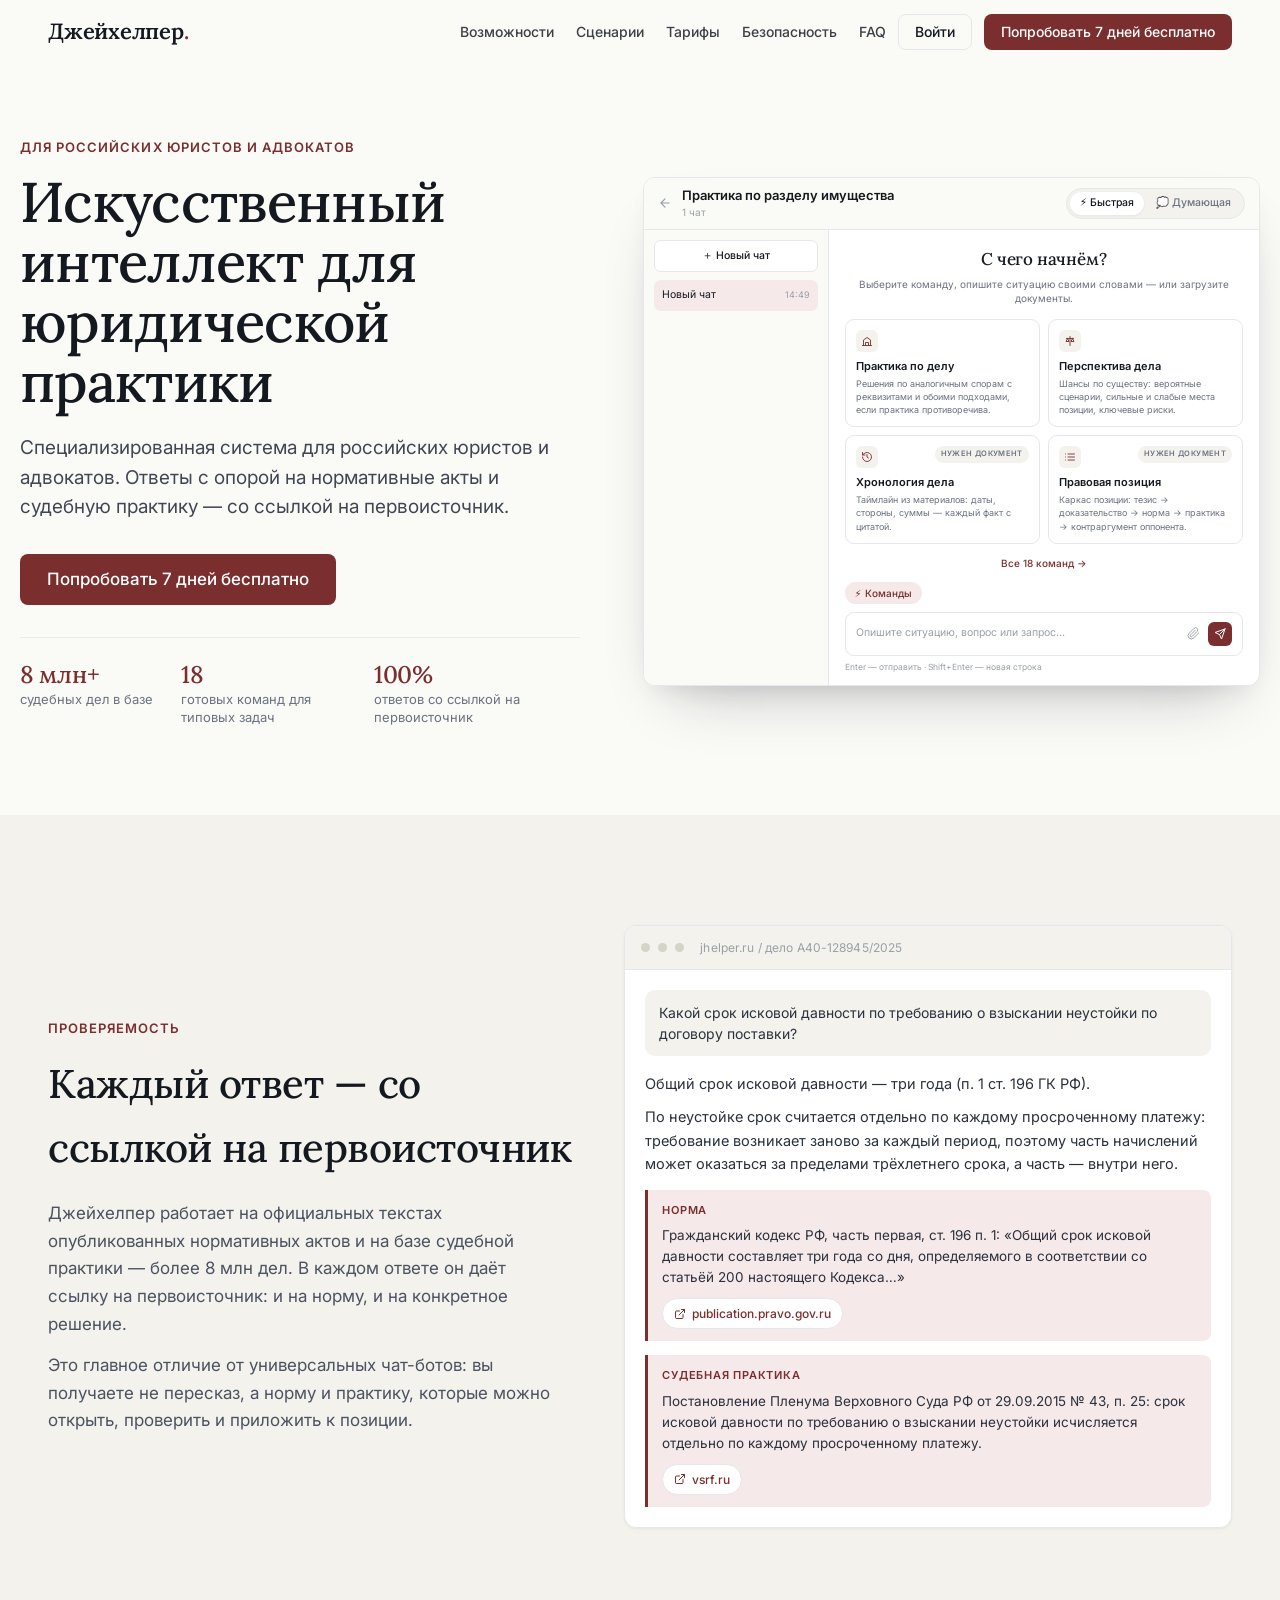
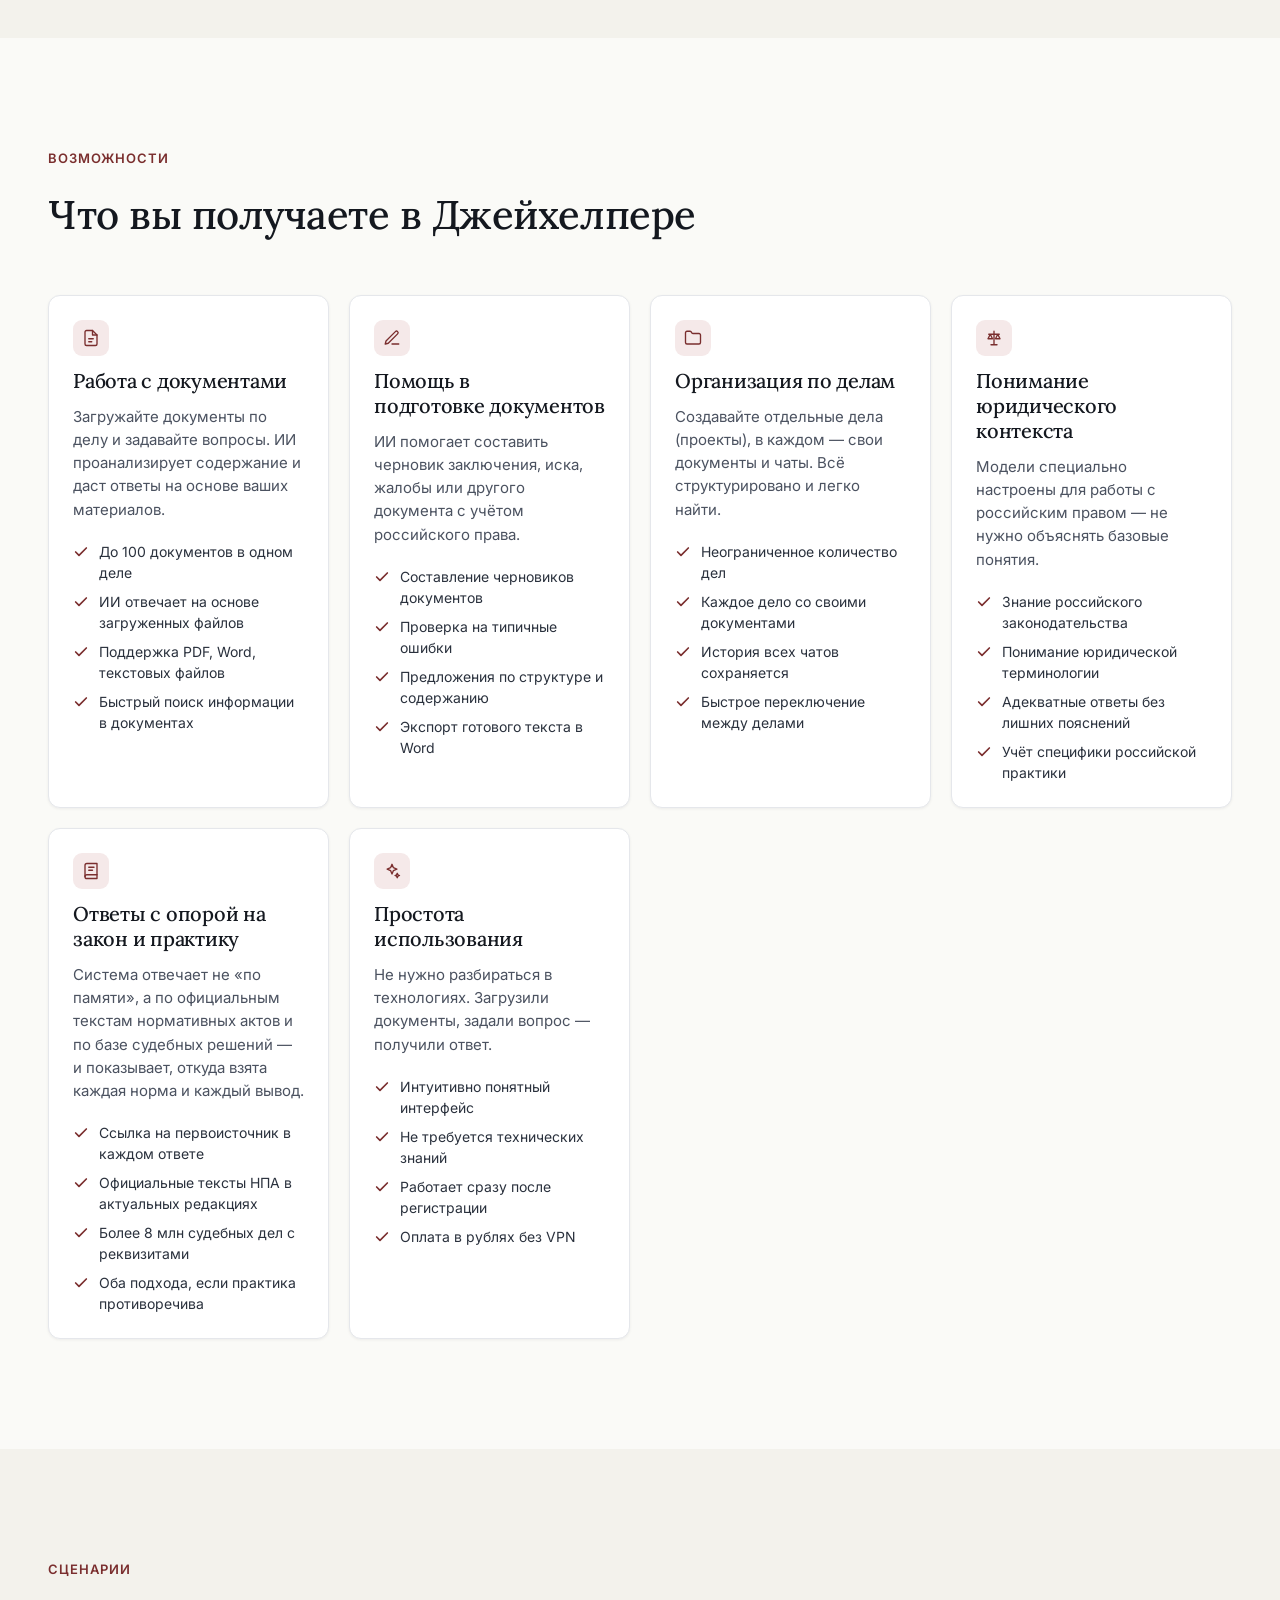
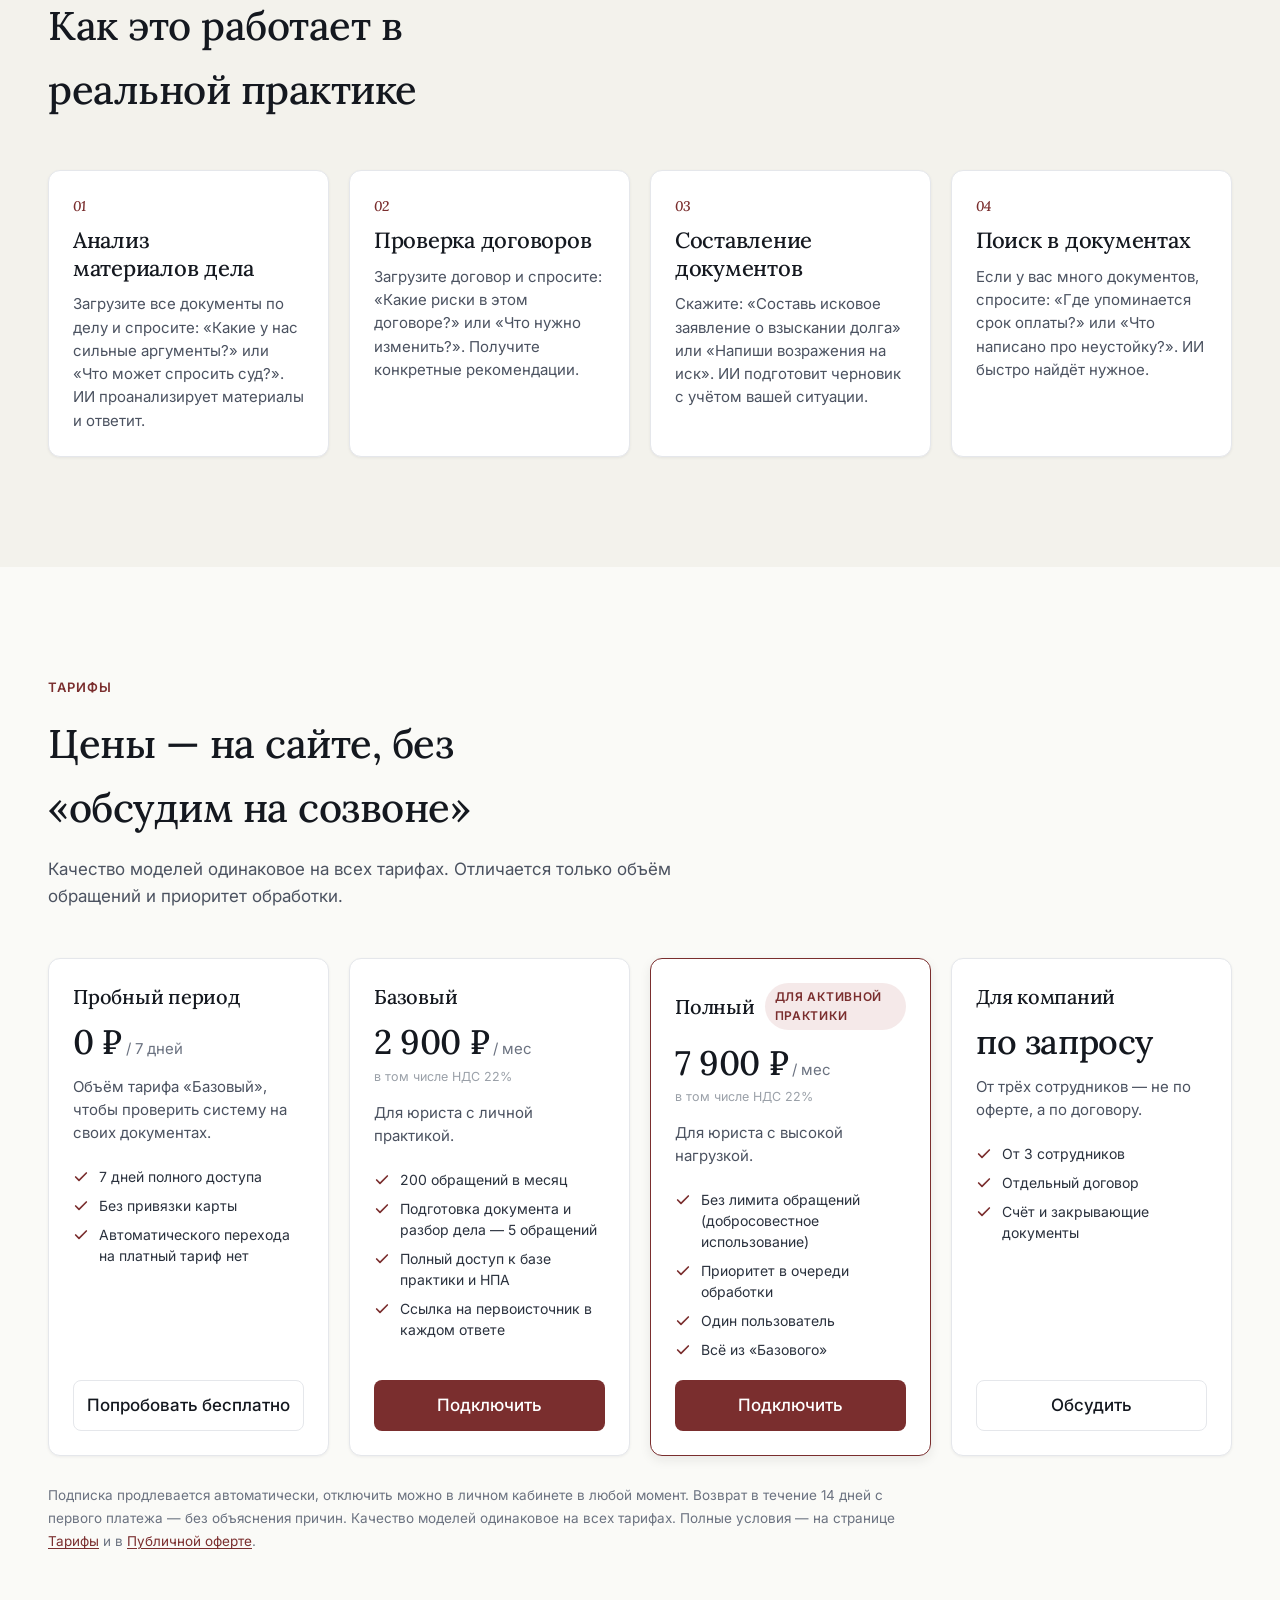
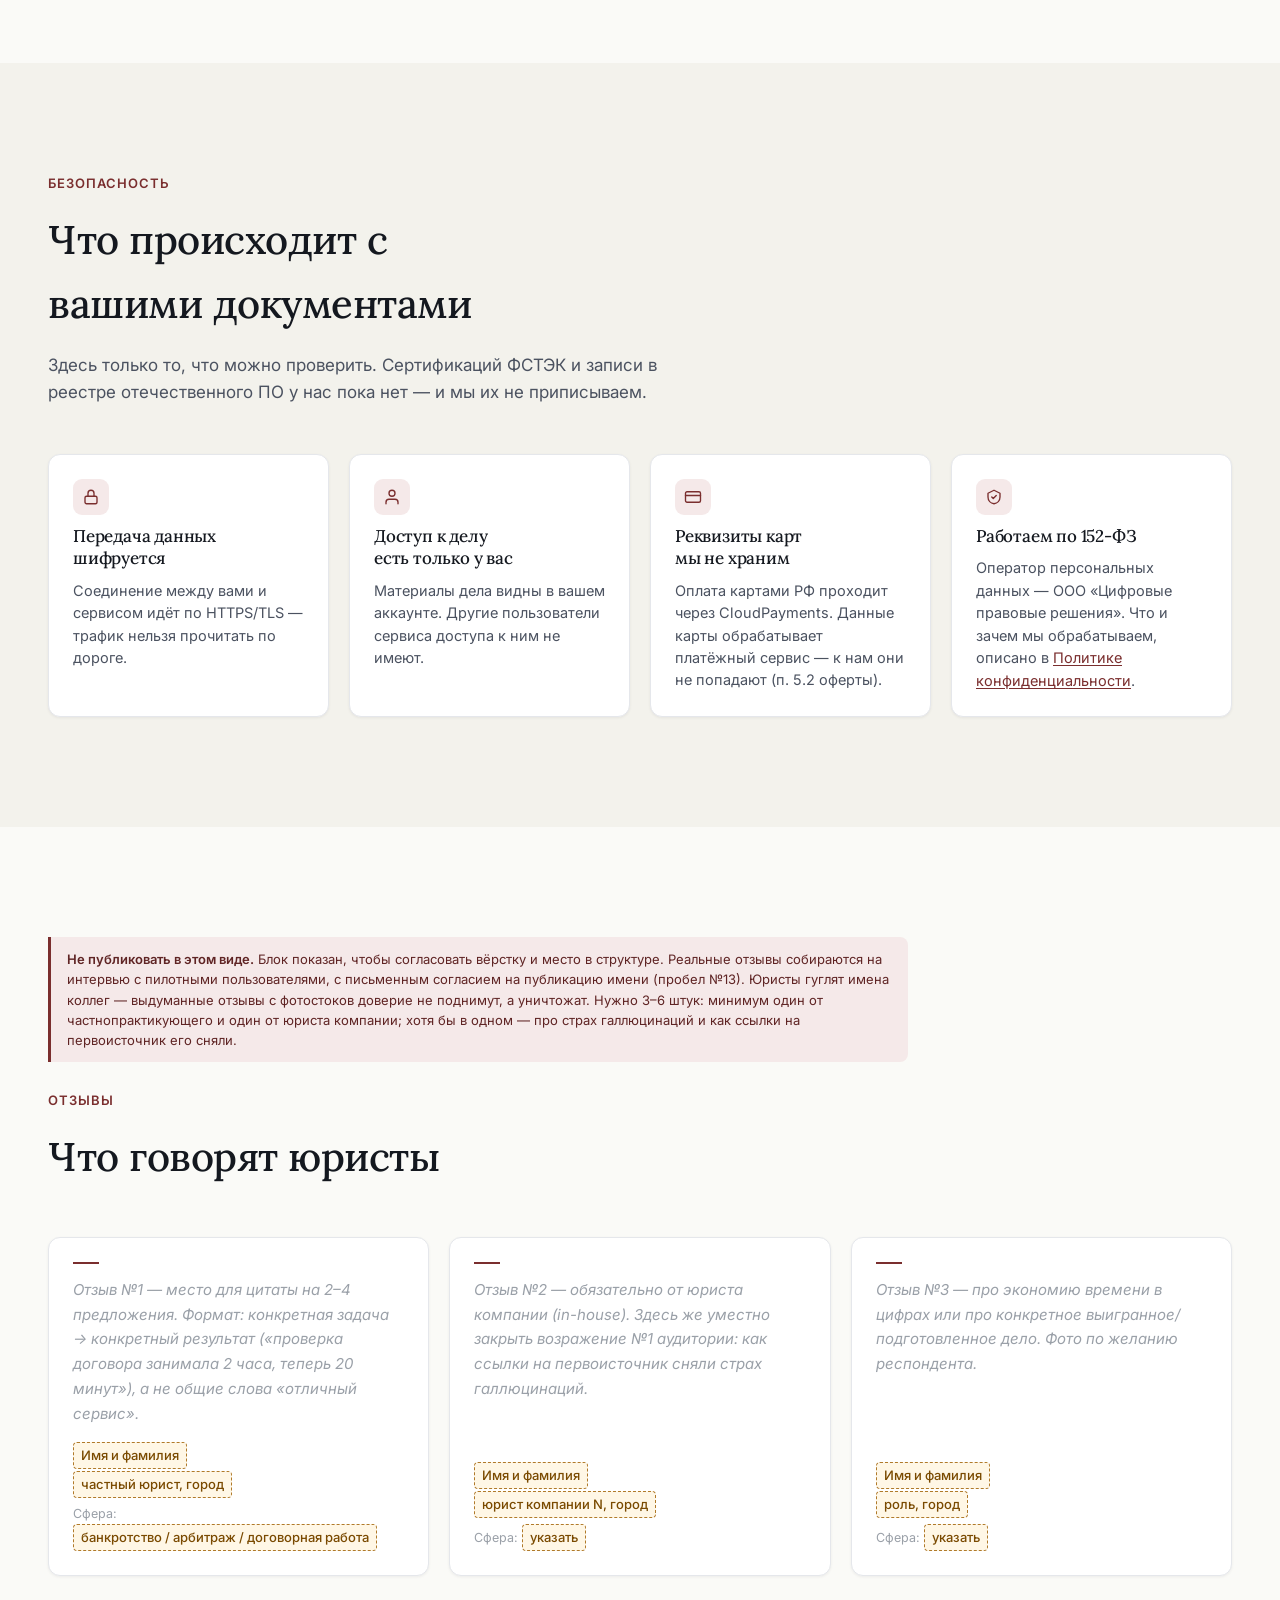
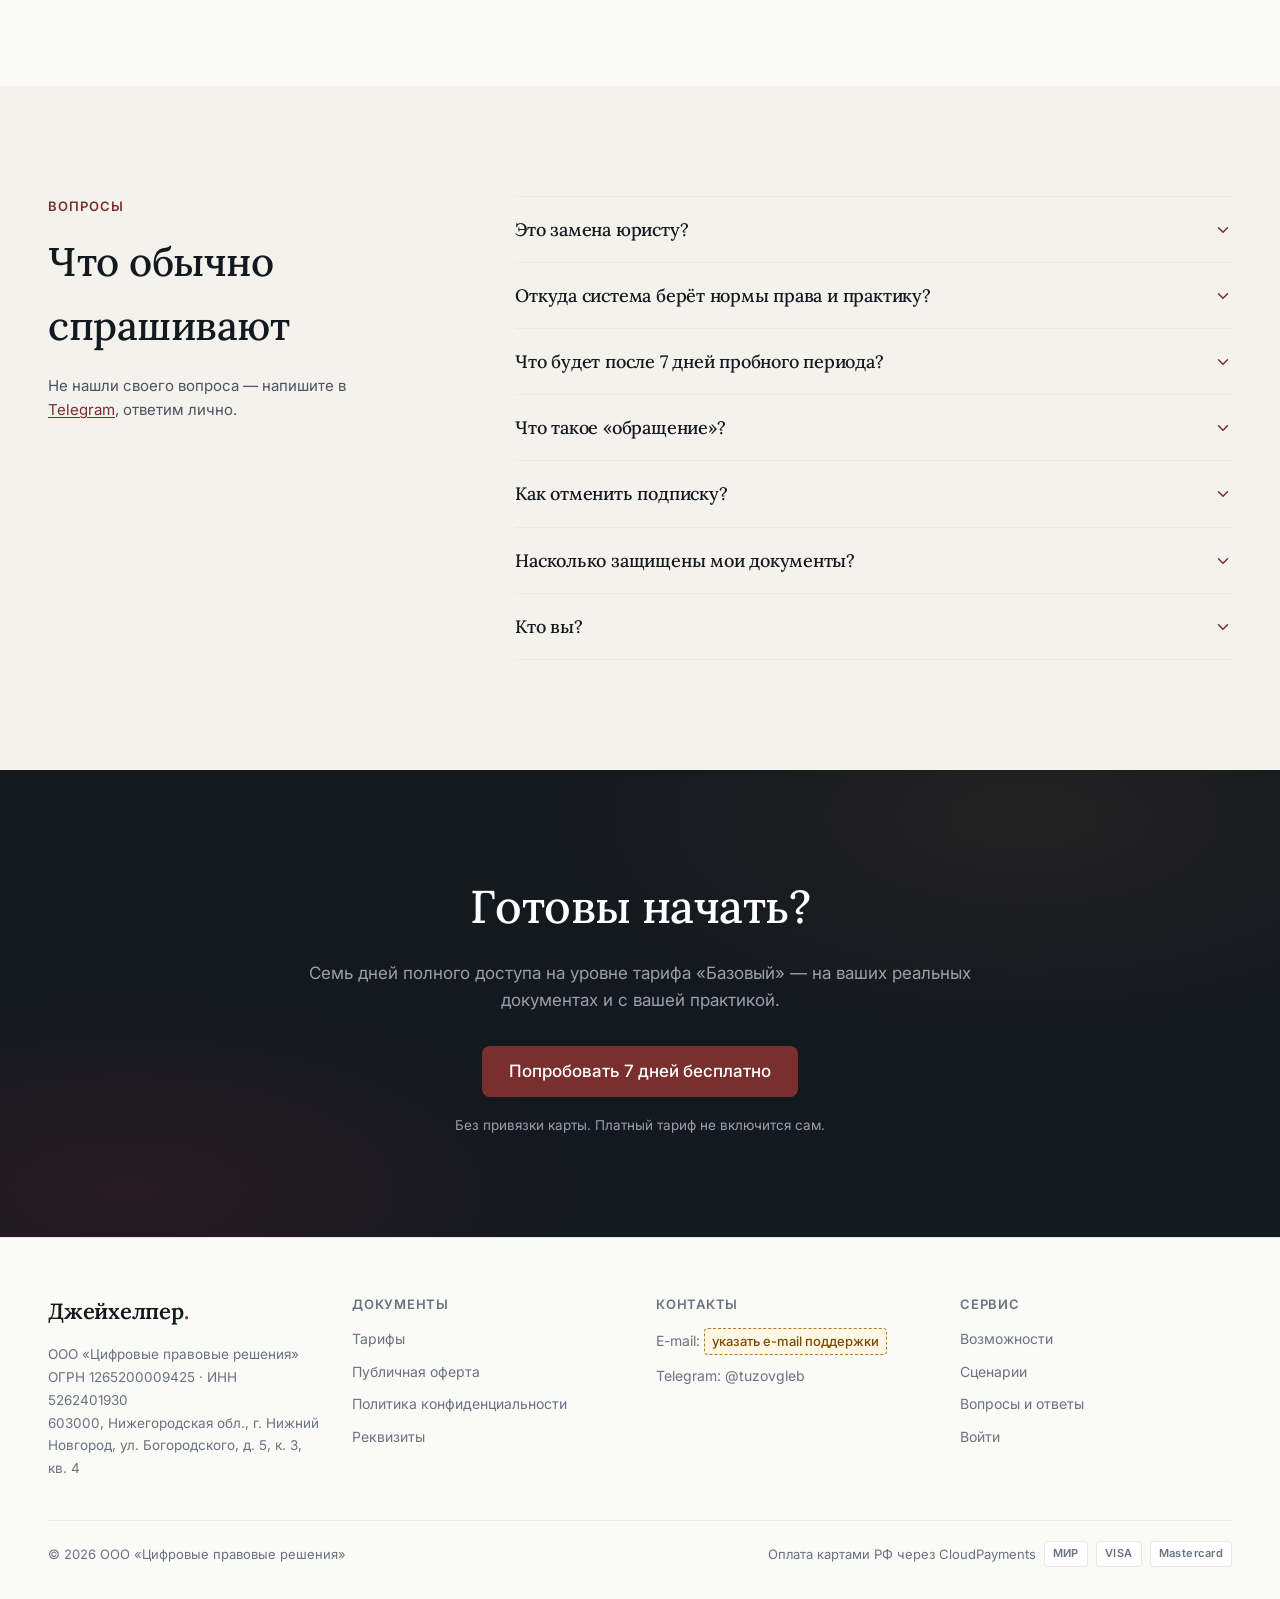
==== commit 90db6887: "FAQ в две колонки, Telegram вместо телефона Блок FAQ занимал левую половину секции, справа висело пу" ====
--- a/index.html
+++ b/index.html
@@ -528,10 +528,15 @@
 <!-- ================= 8. FAQ ================= -->
 <section class="section section-soft" id="faq">
   <div class="container-x">
-    <div class="sec-eyebrow">Вопросы</div>
-    <h2 class="sec-title">Что обычно спрашивают</h2>
-
-    <div class="faq">
+    <div class="faq-grid">
+
+      <div class="faq-head">
+        <div class="sec-eyebrow">Вопросы</div>
+        <h2 class="sec-title">Что обычно спрашивают</h2>
+        <p>Не нашли своего вопроса — напишите в <a href="https://t.me/tuzovgleb" target="_blank" rel="noopener">Telegram</a>, ответим лично.</p>
+      </div>
+
+      <div class="faq">
 
       <details>
         <summary>Это замена юристу?
@@ -601,6 +606,7 @@
         </div>
       </details>
 
+      </div>
     </div>
   </div>
 </section>
@@ -646,9 +652,7 @@
         <div class="footer-col-title">Контакты</div>
         <ul class="footer-list">
           <li>E-mail: <span class="todo">указать e-mail поддержки</span></li>
-          <li>Телефон: <span class="todo">указать телефон</span></li>
-          <li>Часы работы: <span class="todo">пн–пт, 10:00–19:00 МСК?</span></li>
-          <li>Telegram: <span class="todo">указать</span></li>
+          <li>Telegram: <a href="https://t.me/tuzovgleb" target="_blank" rel="noopener">@tuzovgleb</a></li>
         </ul>
       </div>
 
--- a/assets/landing.css
+++ b/assets/landing.css
@@ -605,8 +605,39 @@
 
 /* ---------- 9. FAQ ---------- */
 
+/* Заголовок слева, вопросы справа — иначе аккордеон висит узкой
+   колонкой в левой половине, а справа остаётся пустое поле. */
+.faq-grid {
+  display: grid;
+  grid-template-columns: 1fr;
+  gap: 32px;
+}
+
+@media (min-width: 900px) {
+  .faq-grid {
+    grid-template-columns: minmax(0, .72fr) minmax(0, 1.28fr);
+    gap: 64px;
+    align-items: start;
+  }
+  .faq-head { position: sticky; top: 96px; }
+}
+
+.faq-head .sec-title { margin-bottom: 16px; }
+
+.faq-head p {
+  font-size: 15px;
+  line-height: 1.6;
+  color: var(--text-card-body);
+  max-width: 320px;
+}
+
+.faq-head a {
+  color: var(--brand-accent);
+  text-decoration: underline;
+  text-underline-offset: 2px;
+}
+
 .faq {
-  max-width: 860px;
   border-top: 1px solid var(--border-soft);
 }
 
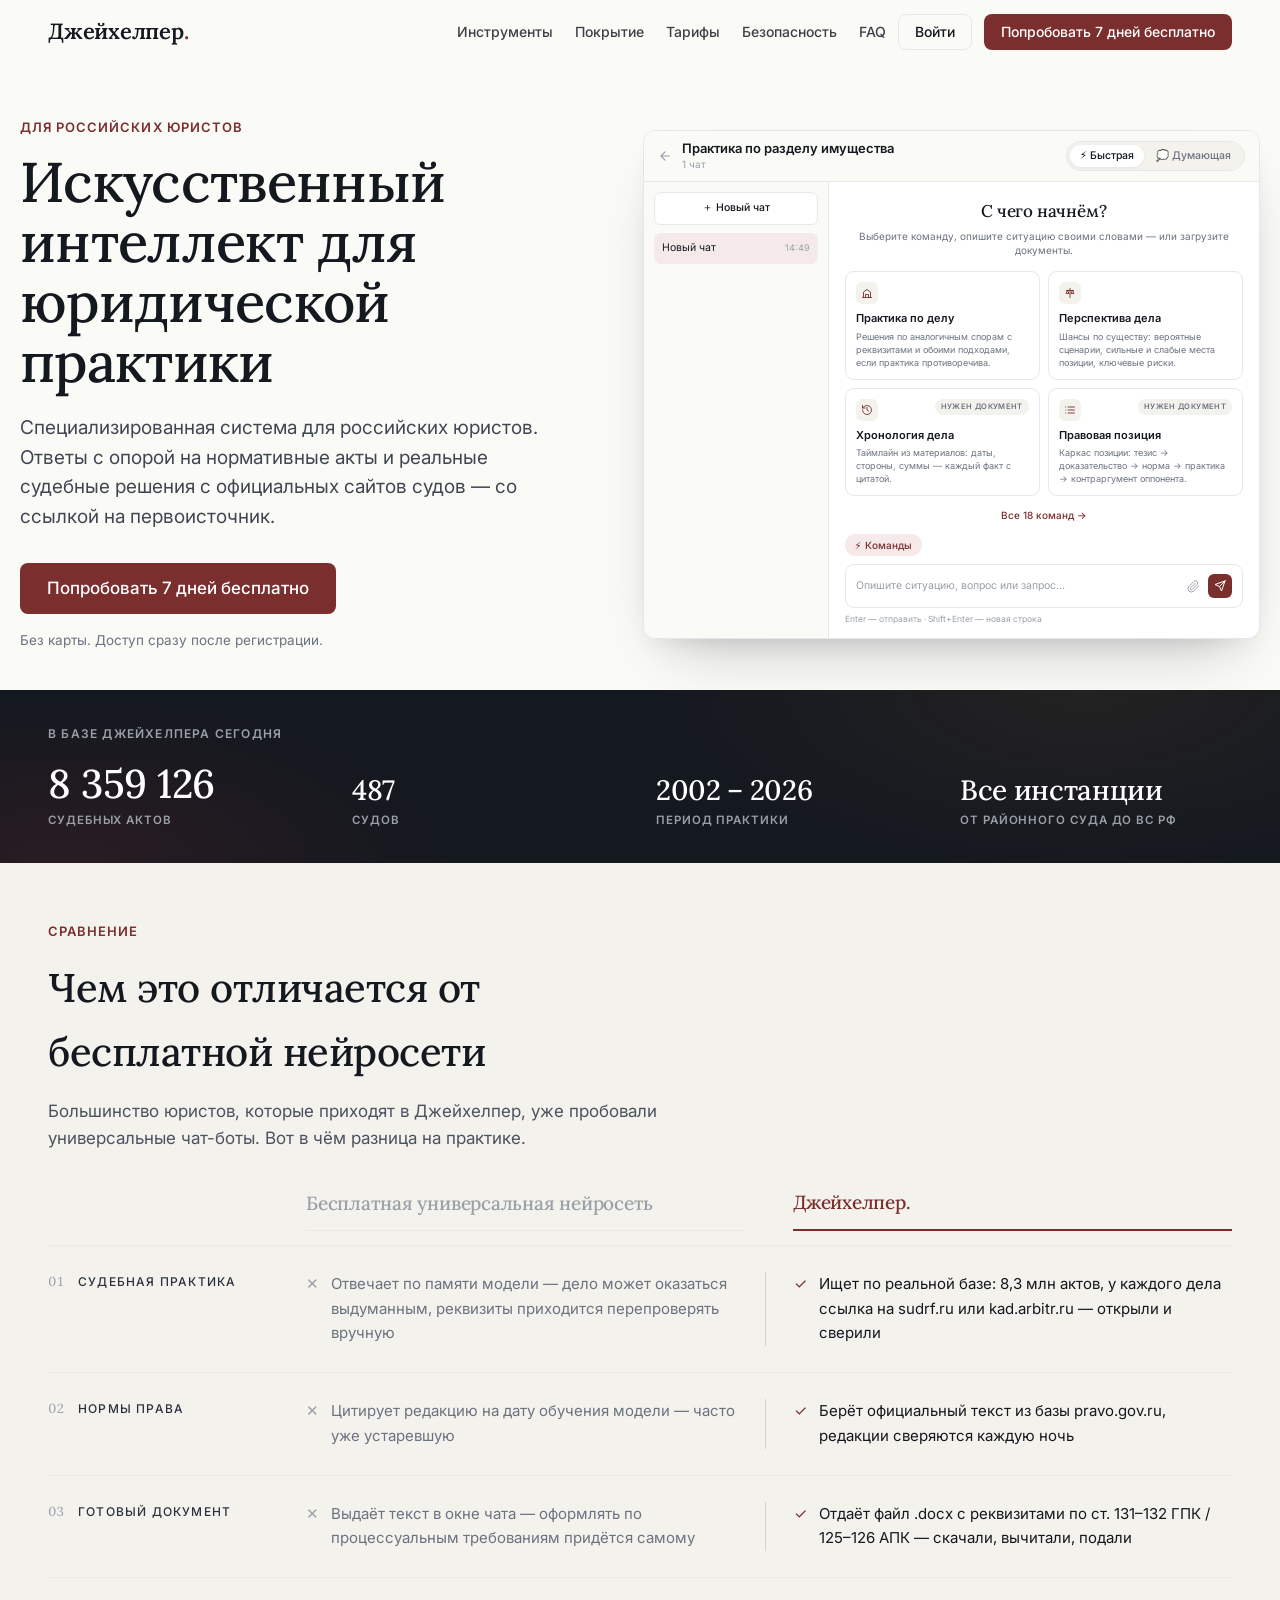
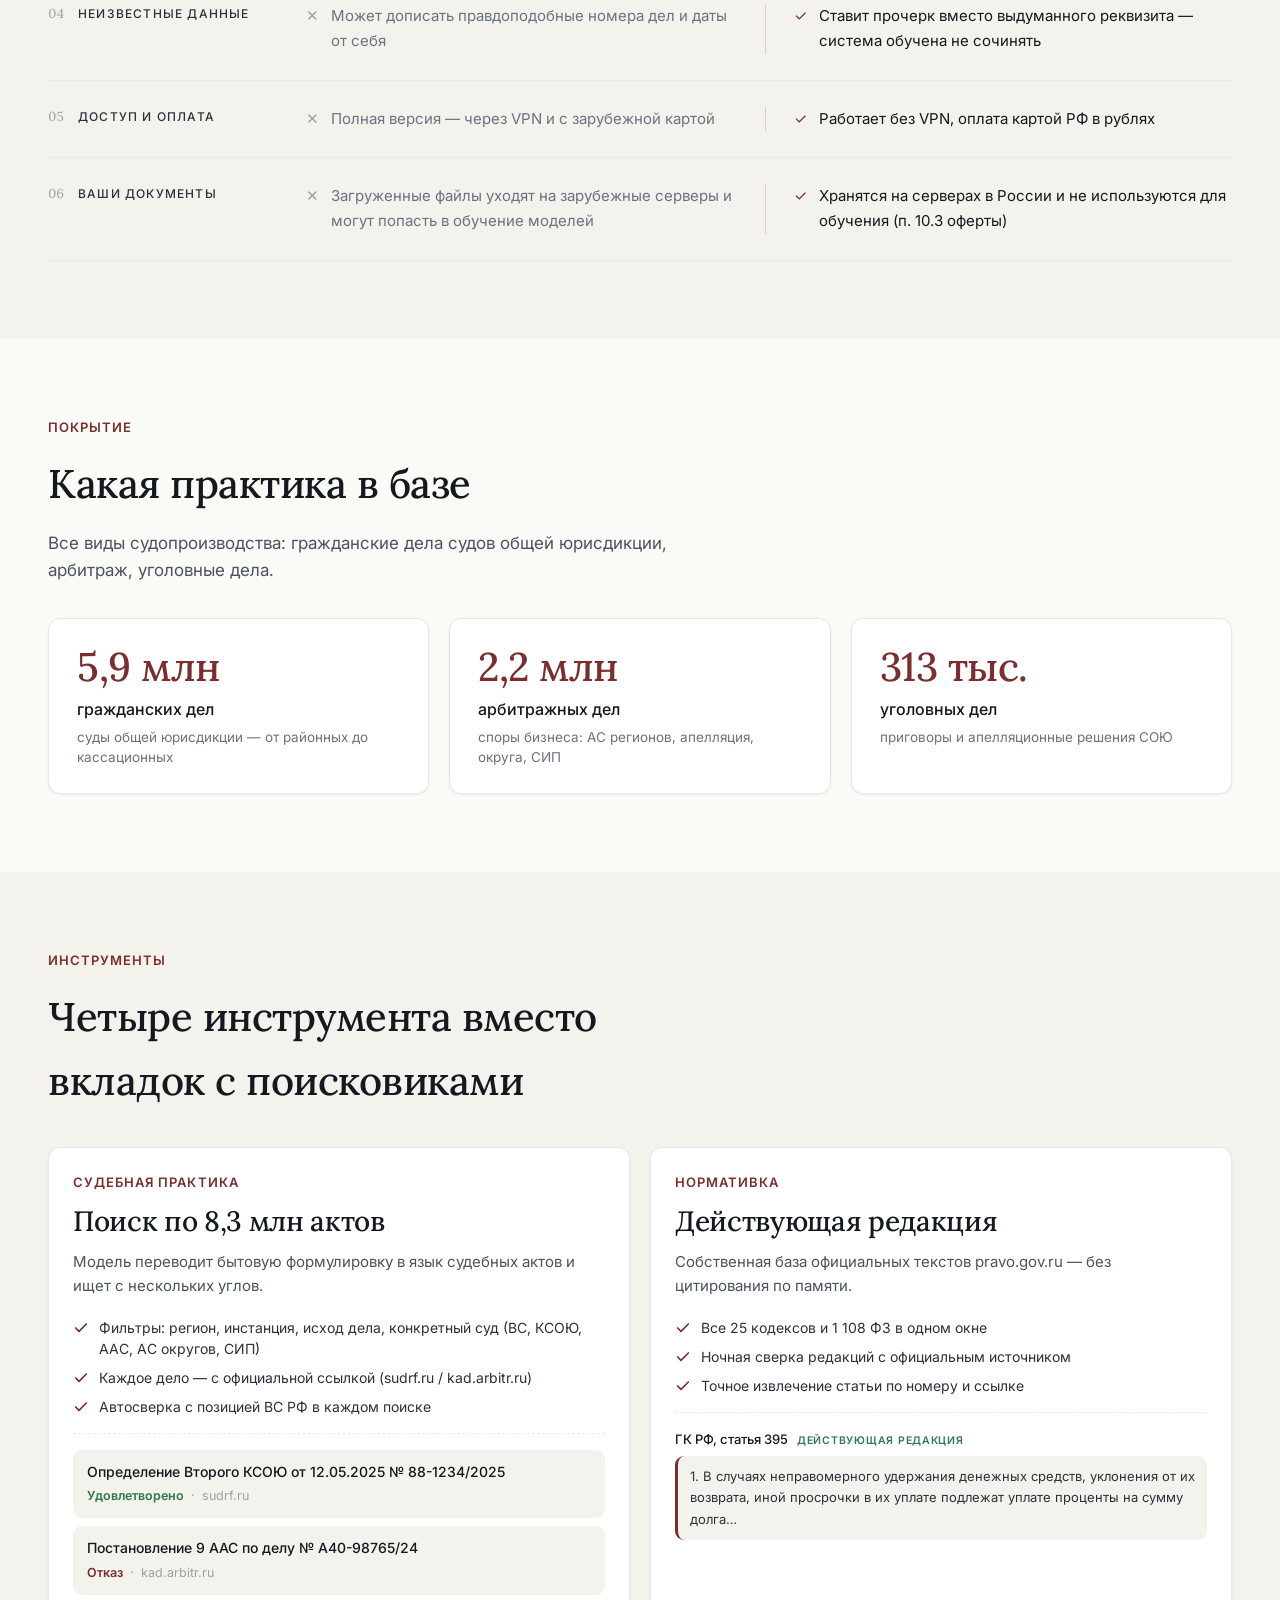
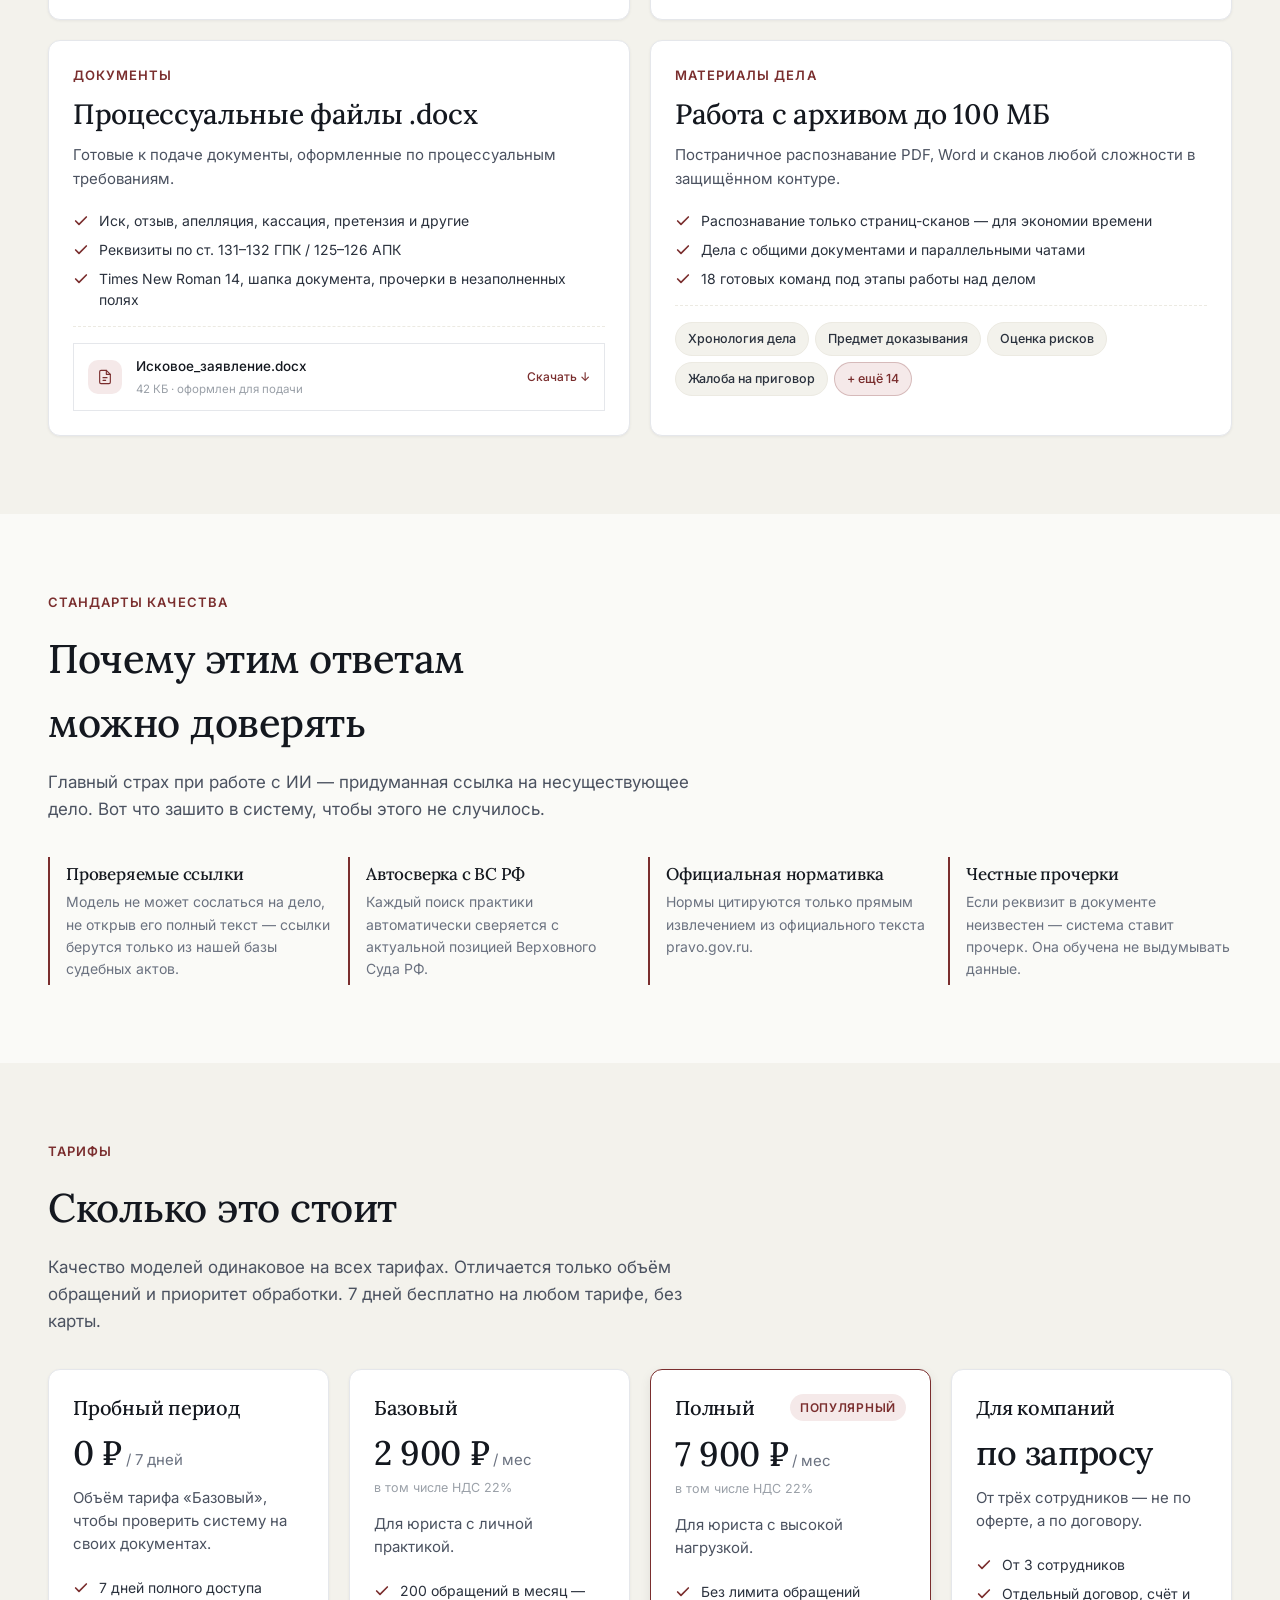
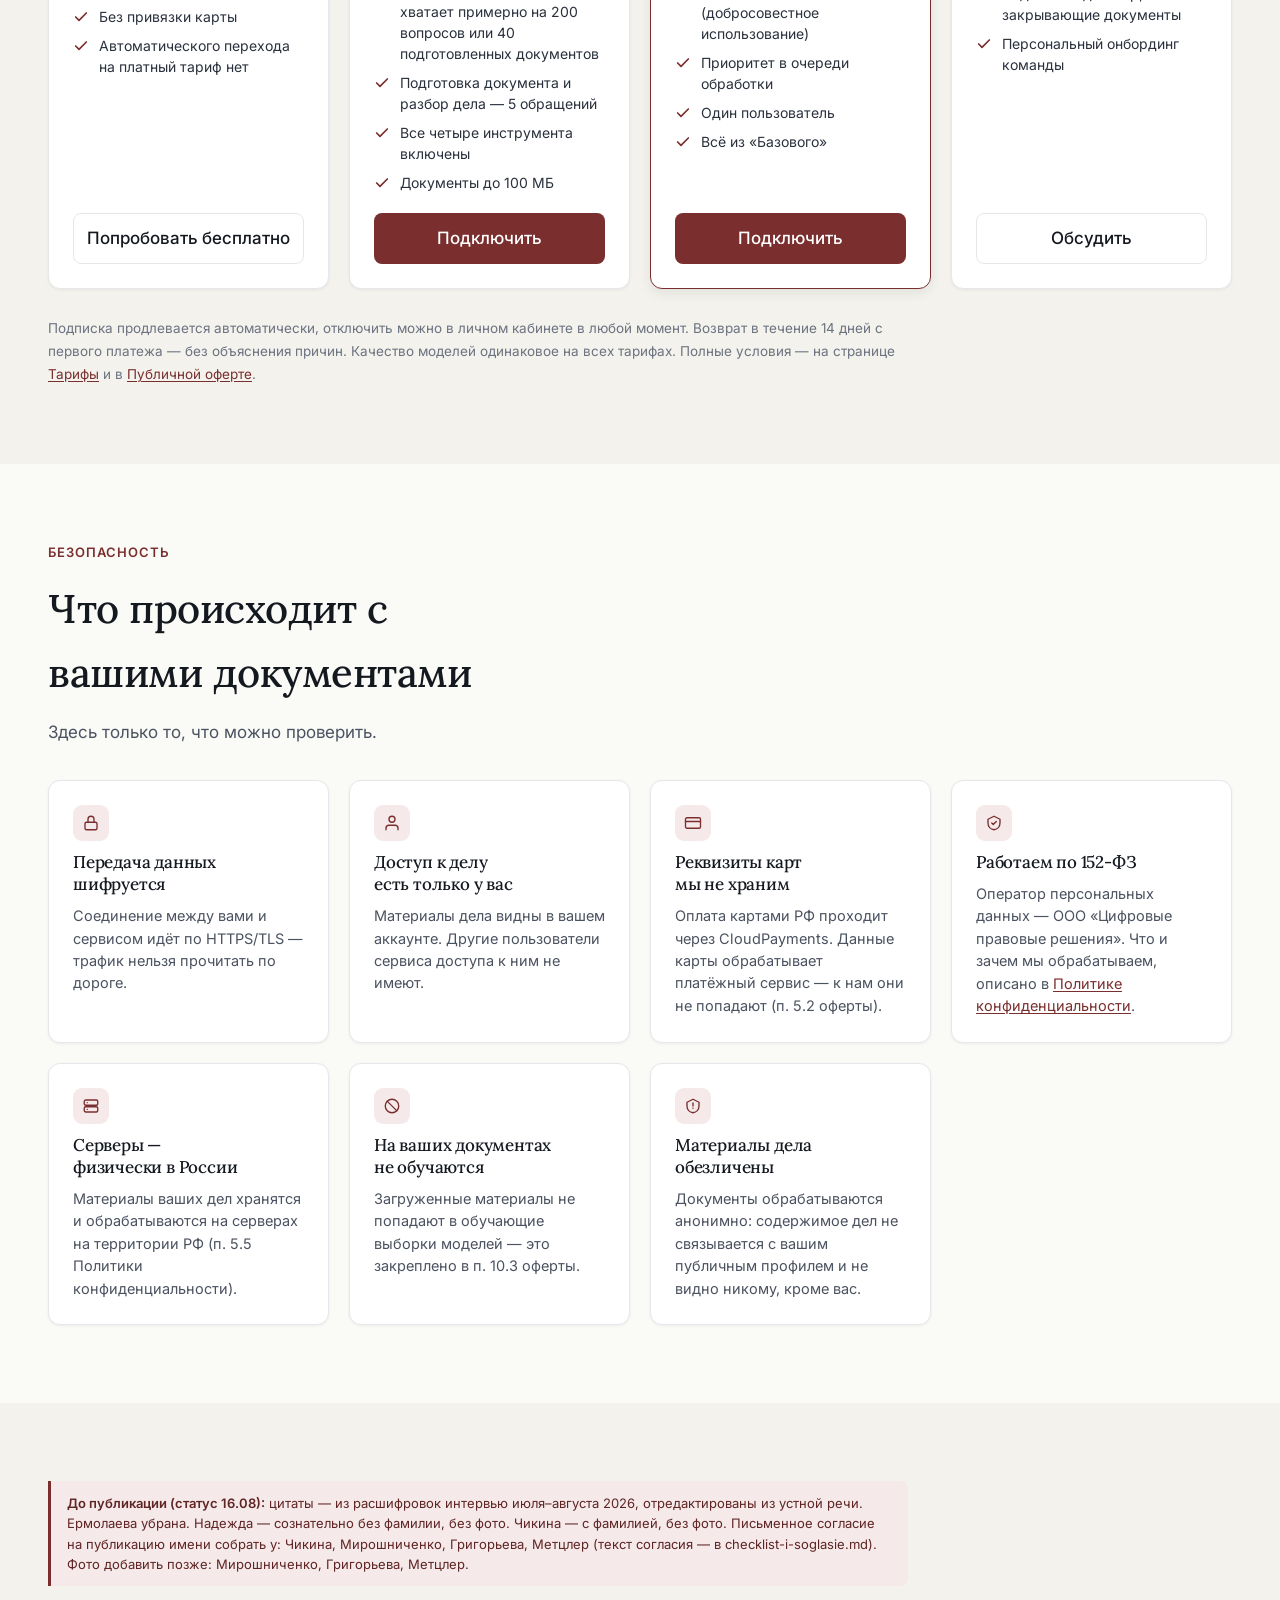
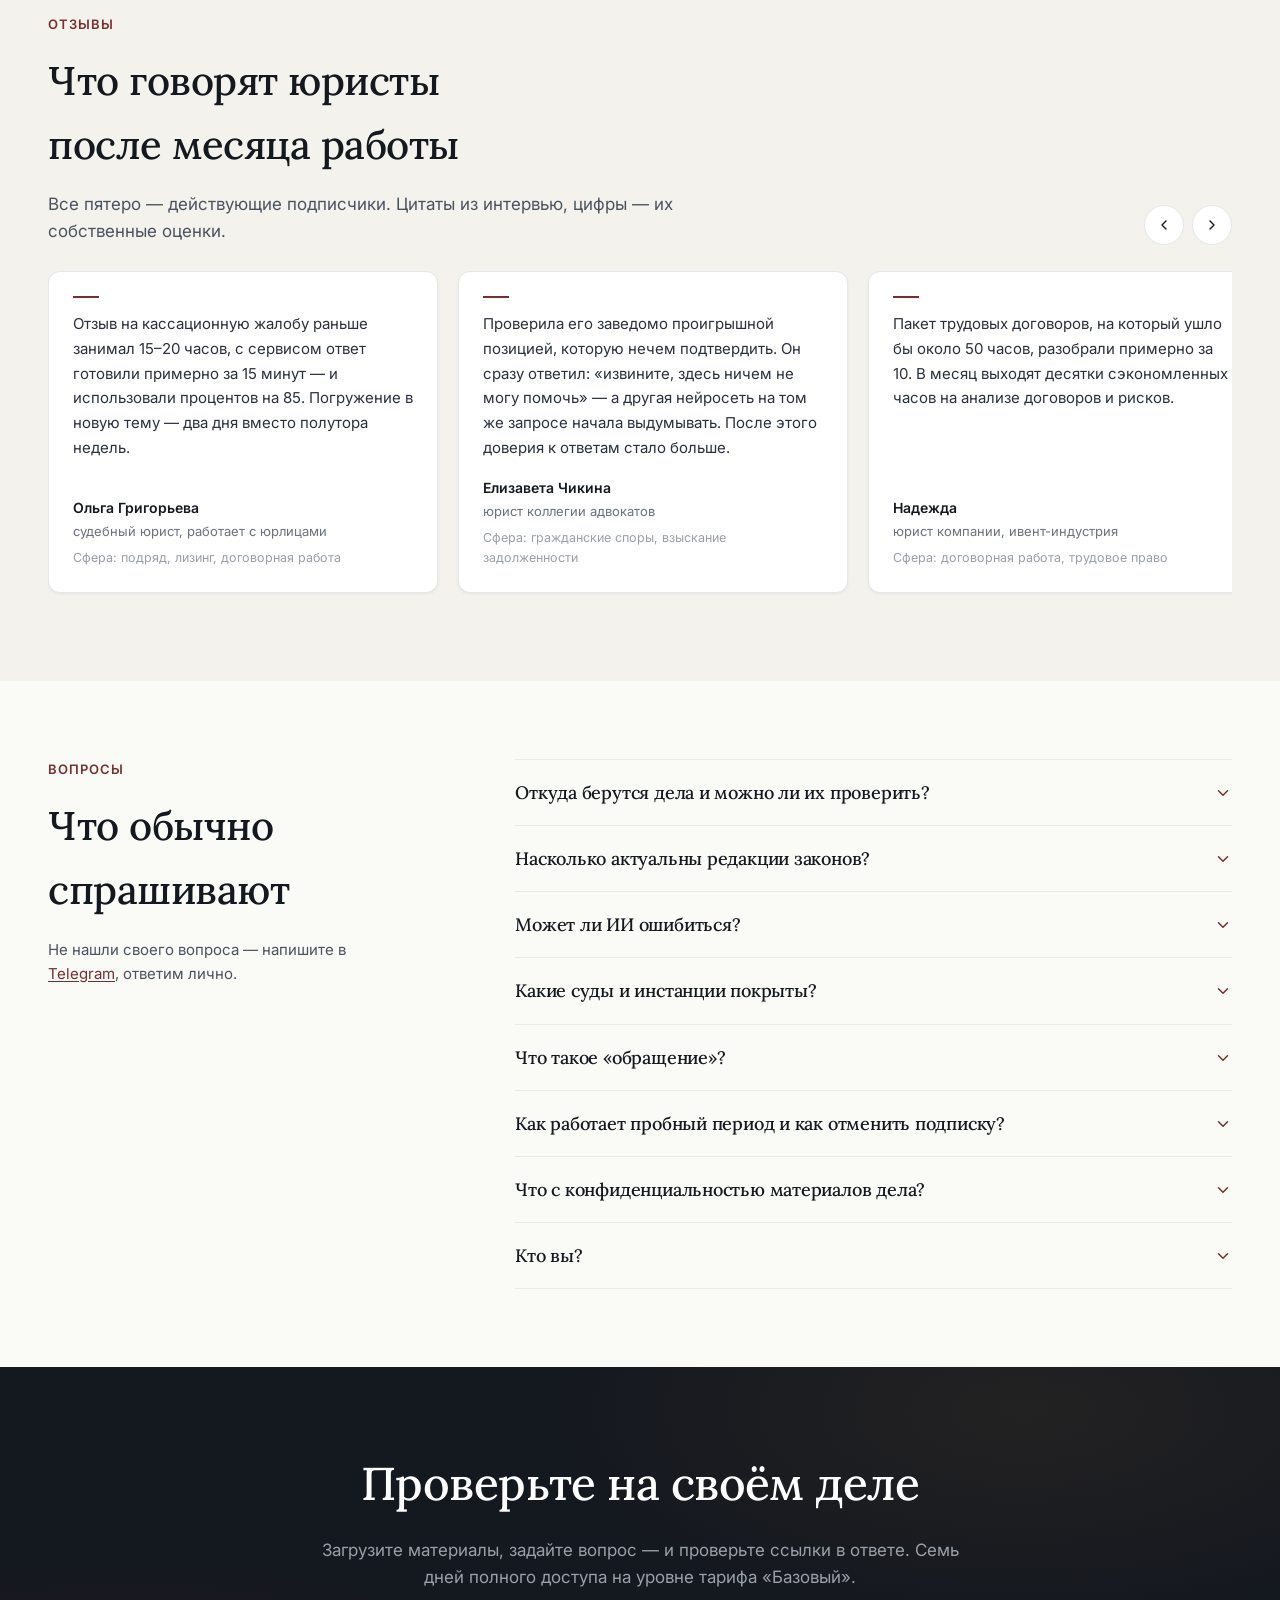
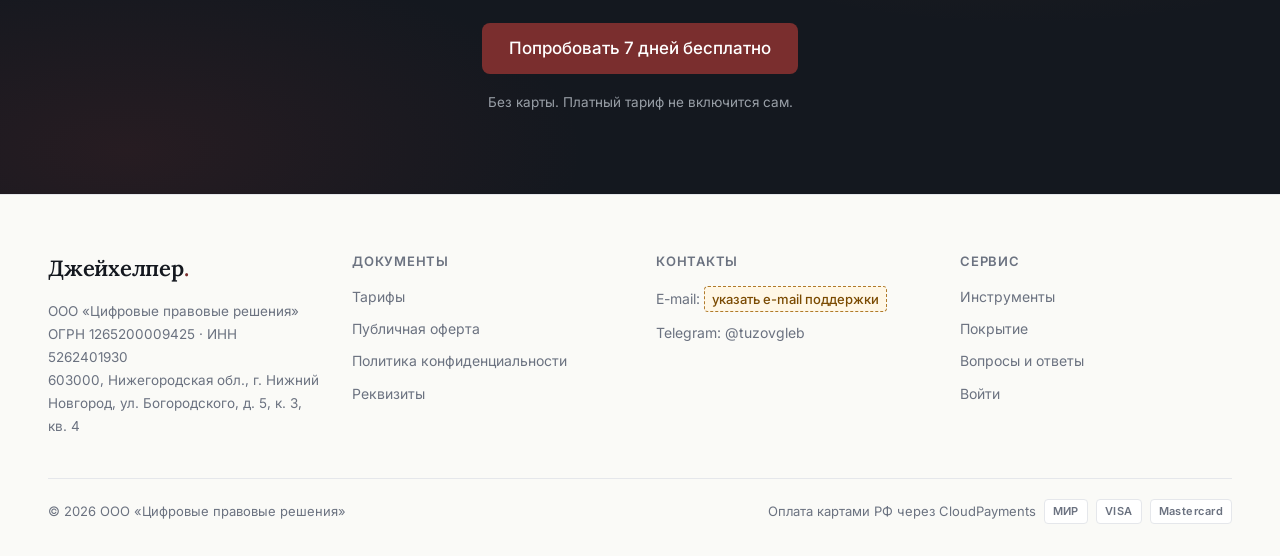
==== commit b4f4c471: "Релиз: версия 5 — в корне сайта Корень https://tuzovgleb.github.io/jhelper-prototype/ теперь отдаёт " ====
--- a/index.html
+++ b/index.html
@@ -4,25 +4,18 @@
 <meta charset="utf-8">
 <meta name="viewport" content="width=device-width, initial-scale=1, maximum-scale=5, viewport-fit=cover">
 
-<title>Джейхелпер — ИИ для юридической практики со ссылками на первоисточники</title>
-<meta name="description" content="Искусственный интеллект для работы с юридическими документами: анализ материалов, подготовка документов, поиск судебной практики. Ответы с опорой на нормативные акты и практику — со ссылкой на первоисточник. Более 8 млн судебных дел в базе. Для российских юристов и адвокатов.">
-<meta name="keywords" content="юридический ИИ, помощник юриста, поиск судебной практики, анализ документов, подготовка исков, работа с договорами, искусственный интеллект для юристов и адвокатов, ссылки на первоисточники">
-<meta name="robots" content="index, follow">
+<title>Джейхелпер — искусственный интеллект для юридической практики</title>
+<meta name="description" content="Специализированная ИИ-система для российских юристов: ответы с опорой на нормативные акты и реальные судебные решения с официальных сайтов судов — со ссылкой на первоисточник. 8,3 млн актов, нормы в действующей редакции с pravo.gov.ru, документы файлом .docx.">
+<!-- noindex — только для прототипа на github.io: документы ещё с заглушками.
+     На jhelper.ru вернуть: <meta name="robots" content="index, follow"> -->
+<meta name="robots" content="noindex, nofollow">
 <meta name="author" content="ООО «Цифровые правовые решения»">
-
-<!-- TODO перед публикацией: поставить реальный код подтверждения Google Search Console
-     или удалить тег совсем. На проде сейчас висит заглушка
-     <meta name="google-site-verification" content="your-google-verification-code"> -->
 
 <meta property="og:type" content="website">
 <meta property="og:locale" content="ru_RU">
 <meta property="og:site_name" content="Джейхелпер">
-<meta property="og:url" content="https://jhelper.ru">
 <meta property="og:title" content="Джейхелпер — ИИ для юридической практики">
-<meta property="og:description" content="Специализированная система для российских юристов и адвокатов. Ответы с опорой на нормативные акты и судебную практику — со ссылкой на первоисточник. Более 8 млн дел в базе. 7 дней бесплатно.">
-<meta name="twitter:card" content="summary_large_image">
-<meta name="twitter:title" content="Джейхелпер — ИИ для юридической практики">
-<meta name="twitter:description" content="Ответы с опорой на нормативные акты и судебную практику — со ссылкой на первоисточник. Более 8 млн дел в базе.">
+<meta property="og:description" content="Поиск по 8,3 млн судебных актов с официальными ссылками, нормы в действующей редакции, документы .docx. Каждый ответ можно проверить.">
 
 <link rel="icon" href="data:image/svg+xml;utf8,<svg xmlns='http://www.w3.org/2000/svg' viewBox='0 0 32 32'><rect width='32' height='32' rx='6' fill='%237A2E2E'/><text x='16' y='23' text-anchor='middle' font-family='Georgia,serif' font-size='19' font-weight='600' fill='%23FAFAF7'>Д</text></svg>">
 
@@ -32,6 +25,7 @@
 
 <link rel="stylesheet" href="assets/tokens.css">
 <link rel="stylesheet" href="assets/landing.css">
+<link rel="stylesheet" href="v5.css">
 </head>
 <body>
 
@@ -41,13 +35,13 @@
     <a href="#top" class="logo">Джейхелпер<span class="dot">.</span></a>
     <nav class="nav">
       <div class="nav-links">
-        <a href="#features">Возможности</a>
-        <a href="#use-cases">Сценарии</a>
+        <a href="#tools">Инструменты</a>
+        <a href="#coverage">Покрытие</a>
         <a href="#tarify">Тарифы</a>
         <a href="#security">Безопасность</a>
         <a href="#faq">FAQ</a>
       </div>
-      <a href="#signin" class="btn btn-secondary btn-sm">Войти</a>
+      <a href="https://jhelper.ru" class="btn btn-secondary btn-sm">Войти</a>
       <a href="#trial" class="btn btn-primary btn-sm">Попробовать 7 дней бесплатно</a>
       <button class="menu-toggle" id="menuToggle" aria-label="Меню" aria-expanded="false">
         <svg width="20" height="20" viewBox="0 0 24 24" fill="none" stroke="currentColor" stroke-width="1.8" stroke-linecap="round"><path d="M4 7h16M4 12h16M4 17h16"/></svg>
@@ -57,12 +51,12 @@
 </header>
 
 <div class="mobile-menu" id="mobileMenu">
-  <a href="#features">Возможности</a>
-  <a href="#use-cases">Сценарии</a>
+  <a href="#tools">Инструменты</a>
+  <a href="#coverage">Покрытие</a>
   <a href="#tarify">Тарифы</a>
   <a href="#security">Безопасность</a>
   <a href="#faq">FAQ</a>
-  <a href="#signin">Войти</a>
+  <a href="https://jhelper.ru">Войти</a>
   <a href="#trial" class="btn btn-primary">Попробовать 7 дней бесплатно</a>
 </div>
 
@@ -71,38 +65,17 @@
   <div class="hero-grid">
 
     <div class="hero-copy">
-      <div class="sec-eyebrow">для российских юристов и адвокатов</div>
+      <div class="sec-eyebrow">для российских юристов</div>
       <h1>Искусственный интеллект для юридической практики</h1>
-      <p class="hero-sub">Специализированная система для российских юристов и адвокатов. Ответы с опорой на нормативные акты и судебную практику — со ссылкой на первоисточник.</p>
+      <p class="hero-sub">Специализированная система для российских юристов. Ответы с опорой на нормативные акты и реальные судебные решения с официальных сайтов судов — со ссылкой на первоисточник.</p>
 
       <div class="cta-row">
         <a href="#trial" class="btn btn-primary">Попробовать 7 дней бесплатно</a>
       </div>
-
-      <div class="hero-stats">
-        <div class="hero-stat">
-          <span class="num">8 млн+</span>
-          <span class="lbl">судебных дел в базе</span>
-        </div>
-        <div class="hero-stat">
-          <span class="num">18</span>
-          <span class="lbl">готовых команд для типовых задач</span>
-        </div>
-        <div class="hero-stat">
-          <span class="num">100%</span>
-          <span class="lbl">ответов со ссылкой на первоисточник</span>
-        </div>
-      </div>
-    </div>
-
-    <!-- Рабочий экран продукта. Свёрстан в HTML — резче на retina, читается
-         поисковиками, не требует поддержки отдельного файла.
-         ЧТОБЫ ЗАМЕНИТЬ НА СКРИНШОТ: положить PNG в assets/ и заменить весь
-         блок <div class="card-x ws">…</div> на:
-         <img src="assets/screen-workspace.png" alt="Рабочий экран Джейхелпера"
-              class="card-x" style="padding:0;overflow:hidden;box-shadow:var(--shadow-lg)"> -->
+      <p class="fineprint" style="margin-top:16px">Без карты. Доступ сразу после регистрации.</p>
+    </div>
+
     <div class="card-x ws" aria-label="Рабочий экран Джейхелпера: выбор команды в деле">
-
       <div class="ws-top">
         <svg class="ws-back" width="14" height="14" viewBox="0 0 24 24" fill="none" stroke="currentColor" stroke-width="2" stroke-linecap="round" stroke-linejoin="round"><path d="M19 12H5M12 19l-7-7 7-7"/></svg>
         <div>
@@ -114,55 +87,37 @@
           <span>💭 Думающая</span>
         </div>
       </div>
-
       <div class="ws-body">
         <aside class="ws-side">
           <div class="ws-newchat">＋ Новый чат</div>
           <div class="ws-chat"><span>Новый чат</span><span class="when">14:49</span></div>
         </aside>
-
         <main class="ws-main">
           <div class="ws-h">С чего начнём?</div>
           <div class="ws-lede">Выберите команду, опишите ситуацию своими словами — или загрузите документы.</div>
-
           <div class="ws-cards">
             <div class="ws-card">
-              <div class="ws-card-top">
-                <span class="ws-ico"><svg width="12" height="12" viewBox="0 0 24 24" fill="none" stroke="currentColor" stroke-width="1.8" stroke-linecap="round" stroke-linejoin="round"><path d="M3 21h18M5 21V10l7-5 7 5v11M9 21v-6h6v6"/></svg></span>
-              </div>
+              <div class="ws-card-top"><span class="ws-ico"><svg width="12" height="12" viewBox="0 0 24 24" fill="none" stroke="currentColor" stroke-width="1.8" stroke-linecap="round" stroke-linejoin="round"><path d="M3 21h18M5 21V10l7-5 7 5v11M9 21v-6h6v6"/></svg></span></div>
               <h4>Практика по делу</h4>
               <p>Решения по аналогичным спорам с реквизитами и обоими подходами, если практика противоречива.</p>
             </div>
-
             <div class="ws-card">
-              <div class="ws-card-top">
-                <span class="ws-ico"><svg width="12" height="12" viewBox="0 0 24 24" fill="none" stroke="currentColor" stroke-width="1.8" stroke-linecap="round" stroke-linejoin="round"><path d="M12 3v18M5 7h14M7 7l-3 6h6L7 7zM17 7l-3 6h6l-3-6z"/></svg></span>
-              </div>
+              <div class="ws-card-top"><span class="ws-ico"><svg width="12" height="12" viewBox="0 0 24 24" fill="none" stroke="currentColor" stroke-width="1.8" stroke-linecap="round" stroke-linejoin="round"><path d="M12 3v18M5 7h14M7 7l-3 6h6L7 7zM17 7l-3 6h6l-3-6z"/></svg></span></div>
               <h4>Перспектива дела</h4>
               <p>Шансы по существу: вероятные сценарии, сильные и слабые места позиции, ключевые риски.</p>
             </div>
-
             <div class="ws-card">
-              <div class="ws-card-top">
-                <span class="ws-ico"><svg width="12" height="12" viewBox="0 0 24 24" fill="none" stroke="currentColor" stroke-width="1.8" stroke-linecap="round" stroke-linejoin="round"><path d="M3 12a9 9 0 1 0 3-6.7L3 8"/><path d="M3 3v5h5M12 7v5l3 2"/></svg></span>
-                <span class="ws-tag">Нужен документ</span>
-              </div>
+              <div class="ws-card-top"><span class="ws-ico"><svg width="12" height="12" viewBox="0 0 24 24" fill="none" stroke="currentColor" stroke-width="1.8" stroke-linecap="round" stroke-linejoin="round"><path d="M3 12a9 9 0 1 0 3-6.7L3 8"/><path d="M3 3v5h5M12 7v5l3 2"/></svg></span><span class="ws-tag">Нужен документ</span></div>
               <h4>Хронология дела</h4>
               <p>Таймлайн из материалов: даты, стороны, суммы — каждый факт с цитатой.</p>
             </div>
-
             <div class="ws-card">
-              <div class="ws-card-top">
-                <span class="ws-ico"><svg width="12" height="12" viewBox="0 0 24 24" fill="none" stroke="currentColor" stroke-width="1.8" stroke-linecap="round" stroke-linejoin="round"><path d="M8 6h13M8 12h13M8 18h13M3 6h.01M3 12h.01M3 18h.01"/></svg></span>
-                <span class="ws-tag">Нужен документ</span>
-              </div>
+              <div class="ws-card-top"><span class="ws-ico"><svg width="12" height="12" viewBox="0 0 24 24" fill="none" stroke="currentColor" stroke-width="1.8" stroke-linecap="round" stroke-linejoin="round"><path d="M8 6h13M8 12h13M8 18h13M3 6h.01M3 12h.01M3 18h.01"/></svg></span><span class="ws-tag">Нужен документ</span></div>
               <h4>Правовая позиция</h4>
               <p>Каркас позиции: тезис → доказательство → норма → практика → контраргумент оппонента.</p>
             </div>
           </div>
-
           <div class="ws-all">Все 18 команд →</div>
-
           <div class="ws-compose">
             <span class="ws-chip">⚡ Команды</span>
             <div class="ws-input">
@@ -179,180 +134,214 @@
   </div>
 </section>
 
-<!-- ================= 2. ОТВЕТ С ИСТОЧНИКОМ ================= -->
-<section class="section section-soft" id="proof">
-  <div class="container-x">
-
-    <div class="proof-grid">
-      <div class="proof-copy">
-        <div class="sec-eyebrow">Проверяемость</div>
-        <h2>Каждый ответ — со ссылкой на первоисточник</h2>
-        <p>Джейхелпер работает на официальных текстах опубликованных нормативных актов и на базе судебной практики — более 8 млн дел. В каждом ответе он даёт ссылку на первоисточник: и на норму, и на конкретное решение.</p>
-        <p>Это главное отличие от универсальных чат-ботов: вы получаете не пересказ, а норму и практику, которые можно открыть, проверить и приложить к позиции.</p>
-      </div>
-
-      <div class="card-x answer-mock" aria-label="Пример ответа системы со ссылкой на первоисточник">
-        <div class="mock-bar">
-          <span class="mock-dot"></span><span class="mock-dot"></span><span class="mock-dot"></span>
-          <span class="mock-url">jhelper.ru / дело А40-128945/2025</span>
-        </div>
-        <div class="mock-body">
-          <div class="mock-q">Какой срок исковой давности по требованию о взыскании неустойки по договору поставки?</div>
-
-          <div class="mock-a">
-            <p>Общий срок исковой давности — три года (п. 1 ст. 196 ГК РФ).</p>
-            <p>По неустойке срок считается отдельно по каждому просроченному платежу: требование возникает заново за каждый период, поэтому часть начислений может оказаться за пределами трёхлетнего срока, а часть — внутри него.</p>
-          </div>
-
-          <div class="mock-cite">
-            <div class="mock-cite-label">Норма</div>
-            <div class="mock-cite-text">Гражданский кодекс РФ, часть первая, ст. 196 п. 1: «Общий срок исковой давности составляет три года со дня, определяемого в соответствии со статьёй 200 настоящего Кодекса…»</div>
-            <a class="src-chip" href="http://publication.pravo.gov.ru/" target="_blank" rel="noopener">
-              <svg width="12" height="12" viewBox="0 0 24 24" fill="none" stroke="currentColor" stroke-width="2" stroke-linecap="round" stroke-linejoin="round"><path d="M18 13v6a2 2 0 0 1-2 2H5a2 2 0 0 1-2-2V8a2 2 0 0 1 2-2h6"/><path d="M15 3h6v6M10 14 21 3"/></svg>
-              publication.pravo.gov.ru
-            </a>
-          </div>
-
-          <div class="mock-cite">
-            <div class="mock-cite-label">Судебная практика</div>
-            <div class="mock-cite-text">Постановление Пленума Верховного Суда РФ от 29.09.2015 № 43, п. 25: срок исковой давности по требованию о взыскании неустойки исчисляется отдельно по каждому просроченному платежу.</div>
-            <a class="src-chip" href="https://vsrf.ru/" target="_blank" rel="noopener">
-              <svg width="12" height="12" viewBox="0 0 24 24" fill="none" stroke="currentColor" stroke-width="2" stroke-linecap="round" stroke-linejoin="round"><path d="M18 13v6a2 2 0 0 1-2 2H5a2 2 0 0 1-2-2V8a2 2 0 0 1 2-2h6"/><path d="M15 3h6v6M10 14 21 3"/></svg>
-              vsrf.ru
-            </a>
-          </div>
-        </div>
-      </div>
-    </div>
-  </div>
-</section>
-
-<!-- ================= 3. ВОЗМОЖНОСТИ ================= -->
-<section class="section" id="features">
-  <div class="container-x">
-    <div class="sec-eyebrow">Возможности</div>
-    <h2 class="sec-title">Что вы получаете в Джейхелпере</h2>
-
-    <div class="card-grid">
+<!-- ================= 2. ТЕКУЩИЙ ИНДЕКС ================= -->
+<section class="index-band">
+  <div class="glow" aria-hidden="true"></div>
+  <div class="container-x">
+    <div class="index-label">В базе Джейхелпера сегодня</div>
+    <div class="index-row">
+      <div class="index-item"><span class="n">8 359 126</span><span class="c">судебных актов</span></div>
+      <div class="index-item small"><span class="n">487</span><span class="c">судов</span></div>
+      <div class="index-item small"><span class="n">2002 – 2026</span><span class="c">период практики</span></div>
+      <div class="index-item small"><span class="n">Все инстанции</span><span class="c">от районного суда до ВС РФ</span></div>
+    </div>
+  </div>
+</section>
+
+<!-- ================= 4а. СРАВНЕНИЕ С БЕСПЛАТНОЙ НЕЙРОСЕТЬЮ ================= -->
+<section class="section section-soft" id="vs-free">
+  <div class="container-x">
+    <div class="sec-eyebrow">Сравнение</div>
+    <h2 class="sec-title with-lede">Чем это отличается от бесплатной нейросети</h2>
+    <p class="sec-lede">Большинство юристов, которые приходят в Джейхелпер, уже пробовали универсальные чат-боты. Вот в чём разница на практике.</p>
+
+    <div class="vs">
+      <div class="vs-hrow">
+        <div></div>
+        <div class="vs-h vs-free">Бесплатная универсальная нейросеть</div>
+        <div class="vs-h vs-ours">Джейхелпер.</div>
+      </div>
+      <div class="vs-row">
+        <div class="vs-c"><span class="vs-num">01</span><span class="vs-lbl">Судебная практика</span></div>
+        <div class="vs-f"><span class="m">✕</span><span>Отвечает по памяти модели — дело может оказаться выдуманным, реквизиты приходится перепроверять вручную</span></div>
+        <div class="vs-o"><span class="m">✓</span><span>Ищет по реальной базе: 8,3 млн актов, у каждого дела ссылка на sudrf.ru или kad.arbitr.ru — открыли и сверили</span></div>
+      </div>
+      <div class="vs-row">
+        <div class="vs-c"><span class="vs-num">02</span><span class="vs-lbl">Нормы права</span></div>
+        <div class="vs-f"><span class="m">✕</span><span>Цитирует редакцию на дату обучения модели — часто уже устаревшую</span></div>
+        <div class="vs-o"><span class="m">✓</span><span>Берёт официальный текст из базы pravo.gov.ru, редакции сверяются каждую ночь</span></div>
+      </div>
+      <div class="vs-row">
+        <div class="vs-c"><span class="vs-num">03</span><span class="vs-lbl">Готовый документ</span></div>
+        <div class="vs-f"><span class="m">✕</span><span>Выдаёт текст в окне чата — оформлять по процессуальным требованиям придётся самому</span></div>
+        <div class="vs-o"><span class="m">✓</span><span>Отдаёт файл .docx с реквизитами по ст. 131–132 ГПК / 125–126 АПК — скачали, вычитали, подали</span></div>
+      </div>
+      <div class="vs-row">
+        <div class="vs-c"><span class="vs-num">04</span><span class="vs-lbl">Неизвестные данные</span></div>
+        <div class="vs-f"><span class="m">✕</span><span>Может дописать правдоподобные номера дел и даты от себя</span></div>
+        <div class="vs-o"><span class="m">✓</span><span>Ставит прочерк вместо выдуманного реквизита — система обучена не сочинять</span></div>
+      </div>
+      <div class="vs-row">
+        <div class="vs-c"><span class="vs-num">05</span><span class="vs-lbl">Доступ и оплата</span></div>
+        <div class="vs-f"><span class="m">✕</span><span>Полная версия — через VPN и с зарубежной картой</span></div>
+        <div class="vs-o"><span class="m">✓</span><span>Работает без VPN, оплата картой РФ в рублях</span></div>
+      </div>
+      <div class="vs-row">
+        <div class="vs-c"><span class="vs-num">06</span><span class="vs-lbl">Ваши документы</span></div>
+        <div class="vs-f"><span class="m">✕</span><span>Загруженные файлы уходят на зарубежные серверы и могут попасть в обучение моделей</span></div>
+        <div class="vs-o"><span class="m">✓</span><span>Хранятся на серверах в России и не используются для обучения (п. 10.3 оферты)</span></div>
+      </div>
+    </div>
+  </div>
+</section>
+
+<!-- ================= 4. ПОКРЫТИЕ ================= -->
+<section class="section" id="coverage">
+  <div class="container-x">
+    <div class="sec-eyebrow">Покрытие</div>
+    <h2 class="sec-title with-lede">Какая практика в базе</h2>
+    <p class="sec-lede">Все виды судопроизводства: гражданские дела судов общей юрисдикции, арбитраж, уголовные дела.</p>
+
+    <div class="cov-cards">
+      <div class="cov-card">
+        <span class="n">5,9 млн</span>
+        <span class="t">гражданских дел</span>
+        <span class="d">суды общей юрисдикции — от районных до кассационных</span>
+      </div>
+      <div class="cov-card">
+        <span class="n">2,2 млн</span>
+        <span class="t">арбитражных дел</span>
+        <span class="d">споры бизнеса: АС регионов, апелляция, округа, СИП</span>
+      </div>
+      <div class="cov-card">
+        <span class="n">313 тыс.</span>
+        <span class="t">уголовных дел</span>
+        <span class="d">приговоры и апелляционные решения СОЮ</span>
+      </div>
+    </div>
+
+  </div>
+</section>
+
+<!-- ================= 3. ИНСТРУМЕНТЫ ================= -->
+<section class="section section-soft" id="tools">
+  <div class="container-x">
+    <div class="sec-eyebrow">Инструменты</div>
+    <h2 class="sec-title">Четыре инструмента вместо вкладок с поисковиками</h2>
+
+    <div class="card-grid" style="grid-template-columns:repeat(auto-fit,minmax(min(400px,100%),1fr))">
 
       <article class="card-x stack-12">
-        <span class="sec-icon"><svg width="18" height="18" viewBox="0 0 24 24" fill="none" stroke="currentColor" stroke-width="1.8" stroke-linecap="round" stroke-linejoin="round"><path d="M14 2H6a2 2 0 0 0-2 2v16a2 2 0 0 0 2 2h12a2 2 0 0 0 2-2V8z"/><path d="M14 2v6h6M9 13h6M9 17h4"/></svg></span>
-        <h3 class="card-title">Работа с документами</h3>
-        <p class="card-text">Загружайте документы по делу и задавайте вопросы. ИИ проанализирует содержание и даст ответы на основе ваших материалов.</p>
+        <div class="sec-eyebrow" style="margin-bottom:0">Судебная практика</div>
+        <h3 style="font-size:clamp(22px,2.4vw,28px);line-height:1.2">Поиск по 8,3 млн актов</h3>
+        <p class="card-text">Модель переводит бытовую формулировку в язык судебных актов и ищет с нескольких углов.</p>
         <ul class="check-list">
-          <li><svg width="16" height="16" viewBox="0 0 24 24" fill="none" stroke="currentColor" stroke-width="2.5" stroke-linecap="round" stroke-linejoin="round"><polyline points="20 6 9 17 4 12"/></svg><span>До 100 документов в одном деле</span></li>
-          <li><svg width="16" height="16" viewBox="0 0 24 24" fill="none" stroke="currentColor" stroke-width="2.5" stroke-linecap="round" stroke-linejoin="round"><polyline points="20 6 9 17 4 12"/></svg><span>ИИ отвечает на основе загруженных файлов</span></li>
-          <li><svg width="16" height="16" viewBox="0 0 24 24" fill="none" stroke="currentColor" stroke-width="2.5" stroke-linecap="round" stroke-linejoin="round"><polyline points="20 6 9 17 4 12"/></svg><span>Поддержка PDF, Word, текстовых файлов</span></li>
-          <li><svg width="16" height="16" viewBox="0 0 24 24" fill="none" stroke="currentColor" stroke-width="2.5" stroke-linecap="round" stroke-linejoin="round"><polyline points="20 6 9 17 4 12"/></svg><span>Быстрый поиск информации в документах</span></li>
-        </ul>
+          <li><svg width="16" height="16" viewBox="0 0 24 24" fill="none" stroke="currentColor" stroke-width="2.5" stroke-linecap="round" stroke-linejoin="round"><polyline points="20 6 9 17 4 12"/></svg><span>Фильтры: регион, инстанция, исход дела, конкретный суд (ВС, КСОЮ, ААС, АС округов, СИП)</span></li>
+          <li><svg width="16" height="16" viewBox="0 0 24 24" fill="none" stroke="currentColor" stroke-width="2.5" stroke-linecap="round" stroke-linejoin="round"><polyline points="20 6 9 17 4 12"/></svg><span>Каждое дело — с официальной ссылкой (sudrf.ru / kad.arbitr.ru)</span></li>
+          <li><svg width="16" height="16" viewBox="0 0 24 24" fill="none" stroke="currentColor" stroke-width="2.5" stroke-linecap="round" stroke-linejoin="round"><polyline points="20 6 9 17 4 12"/></svg><span>Автосверка с позицией ВС РФ в каждом поиске</span></li>
+        </ul>
+        <div class="tool-demo">
+          <span class="case-row" style="margin-bottom:8px">
+            <span class="case-top"><span class="case-name">Определение Второго КСОЮ от 12.05.2025 № 88-1234/2025</span></span>
+            <span class="case-meta"><span class="verdict win">Удовлетворено</span>·<span>sudrf.ru</span></span>
+          </span>
+          <span class="case-row" style="margin-bottom:0">
+            <span class="case-top"><span class="case-name">Постановление 9 ААС по делу № А40-98765/24</span></span>
+            <span class="case-meta"><span class="verdict lose">Отказ</span>·<span>kad.arbitr.ru</span></span>
+          </span>
+        </div>
       </article>
 
       <article class="card-x stack-12">
-        <span class="sec-icon"><svg width="18" height="18" viewBox="0 0 24 24" fill="none" stroke="currentColor" stroke-width="1.8" stroke-linecap="round" stroke-linejoin="round"><path d="M12 20h9M16.5 3.5a2.12 2.12 0 0 1 3 3L7 19l-4 1 1-4z"/></svg></span>
-        <h3 class="card-title">Помощь в подготовке документов</h3>
-        <p class="card-text">ИИ помогает составить черновик заключения, иска, жалобы или другого документа с учётом российского права.</p>
+        <div class="sec-eyebrow" style="margin-bottom:0">Нормативка</div>
+        <h3 style="font-size:clamp(22px,2.4vw,28px);line-height:1.2">Действующая редакция</h3>
+        <p class="card-text">Собственная база официальных текстов pravo.gov.ru — без цитирования по памяти.</p>
         <ul class="check-list">
-          <li><svg width="16" height="16" viewBox="0 0 24 24" fill="none" stroke="currentColor" stroke-width="2.5" stroke-linecap="round" stroke-linejoin="round"><polyline points="20 6 9 17 4 12"/></svg><span>Составление черновиков документов</span></li>
-          <li><svg width="16" height="16" viewBox="0 0 24 24" fill="none" stroke="currentColor" stroke-width="2.5" stroke-linecap="round" stroke-linejoin="round"><polyline points="20 6 9 17 4 12"/></svg><span>Проверка на типичные ошибки</span></li>
-          <li><svg width="16" height="16" viewBox="0 0 24 24" fill="none" stroke="currentColor" stroke-width="2.5" stroke-linecap="round" stroke-linejoin="round"><polyline points="20 6 9 17 4 12"/></svg><span>Предложения по структуре и содержанию</span></li>
-          <li><svg width="16" height="16" viewBox="0 0 24 24" fill="none" stroke="currentColor" stroke-width="2.5" stroke-linecap="round" stroke-linejoin="round"><polyline points="20 6 9 17 4 12"/></svg><span>Экспорт готового текста в Word</span></li>
-        </ul>
+          <li><svg width="16" height="16" viewBox="0 0 24 24" fill="none" stroke="currentColor" stroke-width="2.5" stroke-linecap="round" stroke-linejoin="round"><polyline points="20 6 9 17 4 12"/></svg><span>Все 25 кодексов и 1 108 ФЗ в одном окне</span></li>
+          <li><svg width="16" height="16" viewBox="0 0 24 24" fill="none" stroke="currentColor" stroke-width="2.5" stroke-linecap="round" stroke-linejoin="round"><polyline points="20 6 9 17 4 12"/></svg><span>Ночная сверка редакций с официальным источником</span></li>
+          <li><svg width="16" height="16" viewBox="0 0 24 24" fill="none" stroke="currentColor" stroke-width="2.5" stroke-linecap="round" stroke-linejoin="round"><polyline points="20 6 9 17 4 12"/></svg><span>Точное извлечение статьи по номеру и ссылке</span></li>
+        </ul>
+        <div class="tool-demo">
+          <div style="font-size:13px;font-weight:500;margin-bottom:6px">ГК РФ, статья 395 <span style="font-size:10.5px;font-weight:600;letter-spacing:.07em;text-transform:uppercase;color:var(--success);margin-left:6px">действующая редакция</span></div>
+          <p class="law-text" style="font-size:13px;padding:10px 12px">1. В случаях неправомерного удержания денежных средств, уклонения от их возврата, иной просрочки в их уплате подлежат уплате проценты на сумму долга…</p>
+        </div>
       </article>
 
       <article class="card-x stack-12">
-        <span class="sec-icon"><svg width="18" height="18" viewBox="0 0 24 24" fill="none" stroke="currentColor" stroke-width="1.8" stroke-linecap="round" stroke-linejoin="round"><path d="M4 20h16a2 2 0 0 0 2-2V8a2 2 0 0 0-2-2h-7.9a2 2 0 0 1-1.69-.9L9.6 3.9A2 2 0 0 0 7.93 3H4a2 2 0 0 0-2 2v13a2 2 0 0 0 2 2z"/></svg></span>
-        <h3 class="card-title">Организация по делам</h3>
-        <p class="card-text">Создавайте отдельные дела (проекты), в каждом — свои документы и чаты. Всё структурировано и легко найти.</p>
+        <div class="sec-eyebrow" style="margin-bottom:0">Документы</div>
+        <h3 style="font-size:clamp(22px,2.4vw,28px);line-height:1.2">Процессуальные файлы .docx</h3>
+        <p class="card-text">Готовые к подаче документы, оформленные по процессуальным требованиям.</p>
         <ul class="check-list">
-          <li><svg width="16" height="16" viewBox="0 0 24 24" fill="none" stroke="currentColor" stroke-width="2.5" stroke-linecap="round" stroke-linejoin="round"><polyline points="20 6 9 17 4 12"/></svg><span>Неограниченное количество дел</span></li>
-          <li><svg width="16" height="16" viewBox="0 0 24 24" fill="none" stroke="currentColor" stroke-width="2.5" stroke-linecap="round" stroke-linejoin="round"><polyline points="20 6 9 17 4 12"/></svg><span>Каждое дело со своими документами</span></li>
-          <li><svg width="16" height="16" viewBox="0 0 24 24" fill="none" stroke="currentColor" stroke-width="2.5" stroke-linecap="round" stroke-linejoin="round"><polyline points="20 6 9 17 4 12"/></svg><span>История всех чатов сохраняется</span></li>
-          <li><svg width="16" height="16" viewBox="0 0 24 24" fill="none" stroke="currentColor" stroke-width="2.5" stroke-linecap="round" stroke-linejoin="round"><polyline points="20 6 9 17 4 12"/></svg><span>Быстрое переключение между делами</span></li>
-        </ul>
+          <li><svg width="16" height="16" viewBox="0 0 24 24" fill="none" stroke="currentColor" stroke-width="2.5" stroke-linecap="round" stroke-linejoin="round"><polyline points="20 6 9 17 4 12"/></svg><span>Иск, отзыв, апелляция, кассация, претензия и другие</span></li>
+          <li><svg width="16" height="16" viewBox="0 0 24 24" fill="none" stroke="currentColor" stroke-width="2.5" stroke-linecap="round" stroke-linejoin="round"><polyline points="20 6 9 17 4 12"/></svg><span>Реквизиты по ст. 131–132 ГПК / 125–126 АПК</span></li>
+          <li><svg width="16" height="16" viewBox="0 0 24 24" fill="none" stroke="currentColor" stroke-width="2.5" stroke-linecap="round" stroke-linejoin="round"><polyline points="20 6 9 17 4 12"/></svg><span>Times New Roman 14, шапка документа, прочерки в незаполненных полях</span></li>
+        </ul>
+        <div class="tool-demo">
+          <div class="file-card" style="padding:12px 14px;box-shadow:none;border:1px solid var(--border-strong)">
+            <span class="file-ico" style="width:34px;height:34px"><svg width="16" height="16" viewBox="0 0 24 24" fill="none" stroke="currentColor" stroke-width="1.7" stroke-linecap="round" stroke-linejoin="round"><path d="M14 2H6a2 2 0 0 0-2 2v16a2 2 0 0 0 2 2h12a2 2 0 0 0 2-2V8z"/><path d="M14 2v6h6"/><path d="M9 13h6M9 17h4"/></svg></span>
+            <div>
+              <div class="file-name" style="font-size:13.5px">Исковое_заявление.docx</div>
+              <div class="file-meta" style="font-size:11.5px">42 КБ · оформлен для подачи</div>
+            </div>
+            <span class="file-dl" style="font-size:12px">Скачать ↓</span>
+          </div>
+        </div>
       </article>
 
       <article class="card-x stack-12">
-        <span class="sec-icon"><svg width="18" height="18" viewBox="0 0 24 24" fill="none" stroke="currentColor" stroke-width="1.8" stroke-linecap="round" stroke-linejoin="round"><path d="M12 3v18M5 7h14M7 7l-3 6h6L7 7zM17 7l-3 6h6l-3-6zM8 21h8"/></svg></span>
-        <h3 class="card-title">Понимание юридического контекста</h3>
-        <p class="card-text">Модели специально настроены для работы с российским правом — не нужно объяснять базовые понятия.</p>
+        <div class="sec-eyebrow" style="margin-bottom:0">Материалы дела</div>
+        <h3 style="font-size:clamp(22px,2.4vw,28px);line-height:1.2">Работа с архивом до 100 МБ</h3>
+        <p class="card-text">Постраничное распознавание PDF, Word и сканов любой сложности в защищённом контуре.</p>
         <ul class="check-list">
-          <li><svg width="16" height="16" viewBox="0 0 24 24" fill="none" stroke="currentColor" stroke-width="2.5" stroke-linecap="round" stroke-linejoin="round"><polyline points="20 6 9 17 4 12"/></svg><span>Знание российского законодательства</span></li>
-          <li><svg width="16" height="16" viewBox="0 0 24 24" fill="none" stroke="currentColor" stroke-width="2.5" stroke-linecap="round" stroke-linejoin="round"><polyline points="20 6 9 17 4 12"/></svg><span>Понимание юридической терминологии</span></li>
-          <li><svg width="16" height="16" viewBox="0 0 24 24" fill="none" stroke="currentColor" stroke-width="2.5" stroke-linecap="round" stroke-linejoin="round"><polyline points="20 6 9 17 4 12"/></svg><span>Адекватные ответы без лишних пояснений</span></li>
-          <li><svg width="16" height="16" viewBox="0 0 24 24" fill="none" stroke="currentColor" stroke-width="2.5" stroke-linecap="round" stroke-linejoin="round"><polyline points="20 6 9 17 4 12"/></svg><span>Учёт специфики российской практики</span></li>
-        </ul>
-      </article>
-
-      <!-- Карточка «Конфиденциальность данных» убрана: она была слабейшей в блоке
-           (2 пункта против 4). Тема вынесена в отдельный блок «Безопасность». ТЗ п. 2.3 -->
-      <article class="card-x stack-12">
-        <span class="sec-icon"><svg width="18" height="18" viewBox="0 0 24 24" fill="none" stroke="currentColor" stroke-width="1.8" stroke-linecap="round" stroke-linejoin="round"><path d="M4 19.5A2.5 2.5 0 0 1 6.5 17H20"/><path d="M6.5 2H20v20H6.5A2.5 2.5 0 0 1 4 19.5v-15A2.5 2.5 0 0 1 6.5 2z"/><path d="M9 7h7M9 11h5"/></svg></span>
-        <h3 class="card-title">Ответы с опорой на закон и практику</h3>
-        <p class="card-text">Система отвечает не «по памяти», а по официальным текстам нормативных актов и по базе судебных решений — и показывает, откуда взята каждая норма и каждый вывод.</p>
-        <ul class="check-list">
-          <li><svg width="16" height="16" viewBox="0 0 24 24" fill="none" stroke="currentColor" stroke-width="2.5" stroke-linecap="round" stroke-linejoin="round"><polyline points="20 6 9 17 4 12"/></svg><span>Ссылка на первоисточник в каждом ответе</span></li>
-          <li><svg width="16" height="16" viewBox="0 0 24 24" fill="none" stroke="currentColor" stroke-width="2.5" stroke-linecap="round" stroke-linejoin="round"><polyline points="20 6 9 17 4 12"/></svg><span>Официальные тексты НПА в актуальных редакциях</span></li>
-          <li><svg width="16" height="16" viewBox="0 0 24 24" fill="none" stroke="currentColor" stroke-width="2.5" stroke-linecap="round" stroke-linejoin="round"><polyline points="20 6 9 17 4 12"/></svg><span>Более 8 млн судебных дел с реквизитами</span></li>
-          <li><svg width="16" height="16" viewBox="0 0 24 24" fill="none" stroke="currentColor" stroke-width="2.5" stroke-linecap="round" stroke-linejoin="round"><polyline points="20 6 9 17 4 12"/></svg><span>Оба подхода, если практика противоречива</span></li>
-        </ul>
-      </article>
-
-      <article class="card-x stack-12">
-        <span class="sec-icon"><svg width="18" height="18" viewBox="0 0 24 24" fill="none" stroke="currentColor" stroke-width="1.8" stroke-linecap="round" stroke-linejoin="round"><path d="M12 3l1.9 4.6 4.6 1.9-4.6 1.9L12 16l-1.9-4.6L5.5 9.5l4.6-1.9zM19 15l.9 2.1 2.1.9-2.1.9L19 21l-.9-2.1-2.1-.9 2.1-.9z"/></svg></span>
-        <h3 class="card-title">Простота использования</h3>
-        <p class="card-text">Не нужно разбираться в технологиях. Загрузили документы, задали вопрос — получили ответ.</p>
-        <ul class="check-list">
-          <li><svg width="16" height="16" viewBox="0 0 24 24" fill="none" stroke="currentColor" stroke-width="2.5" stroke-linecap="round" stroke-linejoin="round"><polyline points="20 6 9 17 4 12"/></svg><span>Интуитивно понятный интерфейс</span></li>
-          <li><svg width="16" height="16" viewBox="0 0 24 24" fill="none" stroke="currentColor" stroke-width="2.5" stroke-linecap="round" stroke-linejoin="round"><polyline points="20 6 9 17 4 12"/></svg><span>Не требуется технических знаний</span></li>
-          <li><svg width="16" height="16" viewBox="0 0 24 24" fill="none" stroke="currentColor" stroke-width="2.5" stroke-linecap="round" stroke-linejoin="round"><polyline points="20 6 9 17 4 12"/></svg><span>Работает сразу после регистрации</span></li>
-          <li><svg width="16" height="16" viewBox="0 0 24 24" fill="none" stroke="currentColor" stroke-width="2.5" stroke-linecap="round" stroke-linejoin="round"><polyline points="20 6 9 17 4 12"/></svg><span>Оплата в рублях без VPN</span></li>
-        </ul>
-      </article>
-
-    </div>
-  </div>
-</section>
-
-<!-- ================= 4. СЦЕНАРИИ ================= -->
-<section class="section section-soft" id="use-cases">
-  <div class="container-x">
-    <div class="sec-eyebrow">Сценарии</div>
-    <h2 class="sec-title">Как это работает в реальной практике</h2>
-
-    <div class="card-grid">
-      <article class="card-x">
-        <div class="scn-num">01</div>
-        <h3 class="scn-title">Анализ материалов дела</h3>
-        <p class="card-text">Загрузите все документы по делу и спросите: «Какие у нас сильные аргументы?» или «Что может спросить суд?». ИИ проанализирует материалы и ответит.</p>
-      </article>
-
-      <article class="card-x">
-        <div class="scn-num">02</div>
-        <h3 class="scn-title">Проверка договоров</h3>
-        <p class="card-text">Загрузите договор и спросите: «Какие риски в этом договоре?» или «Что нужно изменить?». Получите конкретные рекомендации.</p>
-      </article>
-
-      <article class="card-x">
-        <div class="scn-num">03</div>
-        <h3 class="scn-title">Составление документов</h3>
-        <p class="card-text">Скажите: «Составь исковое заявление о взыскании долга» или «Напиши возражения на иск». ИИ подготовит черновик с учётом вашей ситуации.</p>
-      </article>
-
-      <article class="card-x">
-        <div class="scn-num">04</div>
-        <h3 class="scn-title">Поиск в документах</h3>
-        <p class="card-text">Если у вас много документов, спросите: «Где упоминается срок оплаты?» или «Что написано про неустойку?». ИИ быстро найдёт нужное.</p>
-      </article>
-    </div>
-  </div>
-</section>
-
-<!-- ================= 5. ТАРИФЫ ================= -->
-<section class="section" id="tarify">
+          <li><svg width="16" height="16" viewBox="0 0 24 24" fill="none" stroke="currentColor" stroke-width="2.5" stroke-linecap="round" stroke-linejoin="round"><polyline points="20 6 9 17 4 12"/></svg><span>Распознавание только страниц-сканов — для экономии времени</span></li>
+          <li><svg width="16" height="16" viewBox="0 0 24 24" fill="none" stroke="currentColor" stroke-width="2.5" stroke-linecap="round" stroke-linejoin="round"><polyline points="20 6 9 17 4 12"/></svg><span>Дела с общими документами и параллельными чатами</span></li>
+          <li><svg width="16" height="16" viewBox="0 0 24 24" fill="none" stroke="currentColor" stroke-width="2.5" stroke-linecap="round" stroke-linejoin="round"><polyline points="20 6 9 17 4 12"/></svg><span>18 готовых команд под этапы работы над делом</span></li>
+        </ul>
+        <div class="tool-demo">
+          <div style="display:flex;flex-wrap:wrap;gap:6px">
+            <span class="tool-chip">Хронология дела</span><span class="tool-chip">Предмет доказывания</span><span class="tool-chip">Оценка рисков</span><span class="tool-chip">Жалоба на приговор</span><span class="tool-chip more">+ ещё 14</span>
+          </div>
+        </div>
+      </article>
+
+    </div>
+  </div>
+</section>
+
+<!-- ================= 9. СТАНДАРТЫ КАЧЕСТВА ================= -->
+<section class="section">
+  <div class="container-x">
+    <div class="sec-eyebrow">Стандарты качества</div>
+    <h2 class="sec-title with-lede">Почему этим ответам можно доверять</h2>
+    <p class="sec-lede">Главный страх при работе с ИИ — придуманная ссылка на несуществующее дело. Вот что зашито в систему, чтобы этого не случилось.</p>
+
+    <div class="rules" style="margin-top:0">
+      <div class="rule">
+        <span class="k">Проверяемые ссылки</span>
+        <span class="v">Модель не может сослаться на дело, не открыв его полный текст — ссылки берутся только из нашей базы судебных актов.</span>
+      </div>
+      <div class="rule">
+        <span class="k">Автосверка с ВС РФ</span>
+        <span class="v">Каждый поиск практики автоматически сверяется с актуальной позицией Верховного Суда РФ.</span>
+      </div>
+      <div class="rule">
+        <span class="k">Официальная нормативка</span>
+        <span class="v">Нормы цитируются только прямым извлечением из официального текста pravo.gov.ru.</span>
+      </div>
+      <div class="rule">
+        <span class="k">Честные прочерки</span>
+        <span class="v">Если реквизит в документе неизвестен — система ставит прочерк. Она обучена не выдумывать данные.</span>
+      </div>
+    </div>
+  </div>
+</section>
+
+<!-- ================= 10. ТАРИФЫ ================= -->
+<section class="section section-soft" id="tarify">
   <div class="container-x">
     <div class="sec-eyebrow">Тарифы</div>
-    <h2 class="sec-title with-lede">Цены — на сайте, без «обсудим на созвоне»</h2>
-    <p class="sec-lede">Качество моделей одинаковое на всех тарифах. Отличается только объём обращений и приоритет обработки.</p>
+    <h2 class="sec-title with-lede">Сколько это стоит</h2>
+    <p class="sec-lede">Качество моделей одинаковое на всех тарифах. Отличается только объём обращений и приоритет обработки. 7 дней бесплатно на любом тарифе, без карты.</p>
 
     <div class="card-grid">
 
@@ -374,10 +363,10 @@
         <div class="plan-vat">в том числе НДС 22%</div>
         <p class="plan-desc">Для юриста с личной практикой.</p>
         <ul class="check-list">
-          <li><svg width="16" height="16" viewBox="0 0 24 24" fill="none" stroke="currentColor" stroke-width="2.5" stroke-linecap="round" stroke-linejoin="round"><polyline points="20 6 9 17 4 12"/></svg><span>200 обращений в месяц</span></li>
+          <li><svg width="16" height="16" viewBox="0 0 24 24" fill="none" stroke="currentColor" stroke-width="2.5" stroke-linecap="round" stroke-linejoin="round"><polyline points="20 6 9 17 4 12"/></svg><span>200 обращений в месяц — хватает примерно на 200 вопросов или 40 подготовленных документов</span></li>
           <li><svg width="16" height="16" viewBox="0 0 24 24" fill="none" stroke="currentColor" stroke-width="2.5" stroke-linecap="round" stroke-linejoin="round"><polyline points="20 6 9 17 4 12"/></svg><span>Подготовка документа и разбор дела — 5 обращений</span></li>
-          <li><svg width="16" height="16" viewBox="0 0 24 24" fill="none" stroke="currentColor" stroke-width="2.5" stroke-linecap="round" stroke-linejoin="round"><polyline points="20 6 9 17 4 12"/></svg><span>Полный доступ к базе практики и НПА</span></li>
-          <li><svg width="16" height="16" viewBox="0 0 24 24" fill="none" stroke="currentColor" stroke-width="2.5" stroke-linecap="round" stroke-linejoin="round"><polyline points="20 6 9 17 4 12"/></svg><span>Ссылка на первоисточник в каждом ответе</span></li>
+          <li><svg width="16" height="16" viewBox="0 0 24 24" fill="none" stroke="currentColor" stroke-width="2.5" stroke-linecap="round" stroke-linejoin="round"><polyline points="20 6 9 17 4 12"/></svg><span>Все четыре инструмента включены</span></li>
+          <li><svg width="16" height="16" viewBox="0 0 24 24" fill="none" stroke="currentColor" stroke-width="2.5" stroke-linecap="round" stroke-linejoin="round"><polyline points="20 6 9 17 4 12"/></svg><span>Документы до 100 МБ</span></li>
         </ul>
         <a href="#pay" class="btn btn-primary btn-block">Подключить</a>
       </article>
@@ -385,7 +374,7 @@
       <article class="card-x plan plan-featured">
         <div class="plan-head">
           <h3 class="plan-name">Полный</h3>
-          <span class="badge">Для активной практики</span>
+          <span class="badge">Популярный</span>
         </div>
         <div class="plan-price">7 900 ₽<span class="per"> / мес</span></div>
         <div class="plan-vat">в том числе НДС 22%</div>
@@ -405,10 +394,10 @@
         <p class="plan-desc">От трёх сотрудников — не по оферте, а по договору.</p>
         <ul class="check-list">
           <li><svg width="16" height="16" viewBox="0 0 24 24" fill="none" stroke="currentColor" stroke-width="2.5" stroke-linecap="round" stroke-linejoin="round"><polyline points="20 6 9 17 4 12"/></svg><span>От 3 сотрудников</span></li>
-          <li><svg width="16" height="16" viewBox="0 0 24 24" fill="none" stroke="currentColor" stroke-width="2.5" stroke-linecap="round" stroke-linejoin="round"><polyline points="20 6 9 17 4 12"/></svg><span>Отдельный договор</span></li>
-          <li><svg width="16" height="16" viewBox="0 0 24 24" fill="none" stroke="currentColor" stroke-width="2.5" stroke-linecap="round" stroke-linejoin="round"><polyline points="20 6 9 17 4 12"/></svg><span>Счёт и закрывающие документы</span></li>
-        </ul>
-        <a href="#call" class="btn btn-secondary btn-block">Обсудить</a>
+          <li><svg width="16" height="16" viewBox="0 0 24 24" fill="none" stroke="currentColor" stroke-width="2.5" stroke-linecap="round" stroke-linejoin="round"><polyline points="20 6 9 17 4 12"/></svg><span>Отдельный договор, счёт и закрывающие документы</span></li>
+          <li><svg width="16" height="16" viewBox="0 0 24 24" fill="none" stroke="currentColor" stroke-width="2.5" stroke-linecap="round" stroke-linejoin="round"><polyline points="20 6 9 17 4 12"/></svg><span>Персональный онбординг команды</span></li>
+        </ul>
+        <a href="#contact" class="btn btn-secondary btn-block">Обсудить</a>
       </article>
 
     </div>
@@ -422,15 +411,14 @@
   </div>
 </section>
 
-<!-- ================= 6. БЕЗОПАСНОСТЬ ================= -->
-<section class="section section-soft" id="security">
+<!-- ================= 11. БЕЗОПАСНОСТЬ ================= -->
+<section class="section" id="security">
   <div class="container-x">
     <div class="sec-eyebrow">Безопасность</div>
     <h2 class="sec-title with-lede">Что происходит с вашими документами</h2>
-    <p class="sec-lede">Здесь только то, что можно проверить. Сертификаций ФСТЭК и записи в реестре отечественного ПО у нас пока нет — и мы их не приписываем.</p>
+    <p class="sec-lede">Здесь только то, что можно проверить.</p>
 
     <div class="card-grid">
-
       <article class="card-x sec-item">
         <span class="sec-icon"><svg width="18" height="18" viewBox="0 0 24 24" fill="none" stroke="currentColor" stroke-width="1.8" stroke-linecap="round" stroke-linejoin="round"><rect x="4" y="11" width="16" height="10" rx="2"/><path d="M8 11V7a4 4 0 0 1 8 0v4"/></svg></span>
         <h3>Передача данных шифруется</h3>
@@ -455,78 +443,103 @@
         <p>Оператор персональных данных — ООО «Цифровые правовые решения». Что и зачем мы обрабатываем, описано в <a href="privacy/" style="color:var(--brand-accent);text-decoration:underline;text-underline-offset:2px">Политике конфиденциальности</a>.</p>
       </article>
 
-      <!-- ================================================================
-           ДВА ПУНКТА ЖДУТ ПОДТВЕРЖДЕНИЯ ФАКТАМИ (ТЗ п. 2.6, пробел №12).
-           Раскомментировать, только когда будет проверено:
-             1) где физически расположены серверы, на которых хранятся
-                документы пользователей;
-             2) что в договоре с LLM-провайдером написано про использование
-                переданных данных для обучения моделей.
-           Юристы это проверяют — публиковать без подтверждения нельзя.
-
       <article class="card-x sec-item">
         <span class="sec-icon"><svg width="18" height="18" viewBox="0 0 24 24" fill="none" stroke="currentColor" stroke-width="1.8" stroke-linecap="round" stroke-linejoin="round"><rect x="3" y="4" width="18" height="7" rx="2"/><rect x="3" y="13" width="18" height="7" rx="2"/><path d="M7 7.5h.01M7 16.5h.01"/></svg></span>
-        <h3>Данные хранятся и обрабатываются в России</h3>
-        <p>Серверы, на которых лежат материалы ваших дел, расположены на территории Российской Федерации.</p>
+        <h3>Серверы — физически в России</h3>
+        <p>Материалы ваших дел хранятся и обрабатываются на серверах на территории РФ (п. 5.5 Политики конфиденциальности).</p>
       </article>
 
       <article class="card-x sec-item">
         <span class="sec-icon"><svg width="18" height="18" viewBox="0 0 24 24" fill="none" stroke="currentColor" stroke-width="1.8" stroke-linecap="round" stroke-linejoin="round"><circle cx="12" cy="12" r="9"/><path d="M5.5 5.5l13 13"/></svg></span>
-        <h3>Ваши документы не используются для обучения моделей</h3>
-        <p>Материалы, которые вы загружаете, не попадают в обучающие выборки.</p>
-      </article>
-      ================================================================ -->
-
-    </div>
-  </div>
-</section>
-
-<!-- ================= 7. ОТЗЫВЫ ================= -->
-<section class="section" id="reviews">
+        <h3>На ваших документах не обучаются</h3>
+        <p>Загруженные материалы не попадают в обучающие выборки моделей — это закреплено в п. 10.3 оферты.</p>
+      </article>
+
+      <article class="card-x sec-item">
+        <span class="sec-icon"><svg width="18" height="18" viewBox="0 0 24 24" fill="none" stroke="currentColor" stroke-width="1.8" stroke-linecap="round" stroke-linejoin="round"><path d="M12 3l8 4v5c0 5-3.5 8.5-8 9-4.5-.5-8-4-8-9V7l8-4z"/><path d="M12 8v4M12 15h.01"/></svg></span>
+        <h3>Материалы дела обезличены</h3>
+        <p>Документы обрабатываются анонимно: содержимое дел не связывается с вашим публичным профилем и не видно никому, кроме вас.</p>
+      </article>
+    </div>
+  </div>
+</section>
+
+<!-- ================= 12. ОТЗЫВЫ ================= -->
+<section class="section section-soft" id="reviews">
   <div class="container-x">
 
     <div class="note">
-      <strong>Не публиковать в этом виде.</strong> Блок показан, чтобы согласовать вёрстку и место в структуре. Реальные отзывы собираются на интервью с пилотными пользователями, с письменным согласием на публикацию имени (пробел №13). Юристы гуглят имена коллег — выдуманные отзывы с фотостоков доверие не поднимут, а уничтожат. Нужно 3–6 штук: минимум один от частнопрактикующего и один от юриста компании; хотя бы в одном — про страх галлюцинаций и как ссылки на первоисточник его сняли.
+      <strong>До публикации (статус 16.08):</strong> цитаты — из расшифровок интервью июля–августа 2026, отредактированы из устной речи. Ермолаева убрана. Надежда — сознательно без фамилии, без фото. Чикина — с фамилией, без фото. Письменное согласие на публикацию имени собрать у: Чикина, Мирошниченко, Григорьева, Метцлер (текст согласия — в checklist-i-soglasie.md). Фото добавить позже: Мирошниченко, Григорьева, Метцлер.
     </div>
 
     <div class="sec-eyebrow">Отзывы</div>
-    <h2 class="sec-title">Что говорят юристы</h2>
-
-    <div class="card-grid">
-
-      <article class="card-x review review-placeholder">
-        <p class="review-quote">Отзыв №1 — место для цитаты на 2–4 предложения. Формат: конкретная задача → конкретный результат («проверка договора занимала 2 часа, теперь 20 минут»), а не общие слова «отличный сервис».</p>
+    <h2 class="sec-title with-lede">Что говорят юристы после месяца работы</h2>
+    <div class="review-bar">
+      <p class="sec-lede" style="margin-bottom:0">Все пятеро — действующие подписчики. Цитаты из интервью, цифры — их собственные оценки.</p>
+      <div class="review-nav">
+        <button class="review-arrow" id="revPrev" aria-label="Предыдущие отзывы"><svg width="16" height="16" viewBox="0 0 24 24" fill="none" stroke="currentColor" stroke-width="2" stroke-linecap="round" stroke-linejoin="round"><path d="M15 18l-6-6 6-6"/></svg></button>
+        <button class="review-arrow" id="revNext" aria-label="Следующие отзывы"><svg width="16" height="16" viewBox="0 0 24 24" fill="none" stroke="currentColor" stroke-width="2" stroke-linecap="round" stroke-linejoin="round"><path d="M9 6l6 6-6 6"/></svg></button>
+      </div>
+    </div>
+
+    <div class="review-scroll" id="revScroll">
+
+      <article class="card-x review">
+        <p class="review-quote">Отзыв на кассационную жалобу раньше занимал 15–20 часов, с сервисом ответ готовили примерно за 15 минут — и использовали процентов на 85. Погружение в новую тему — два дня вместо полутора недель.</p>
         <div>
-          <div class="review-author"><span class="todo">Имя и фамилия</span></div>
-          <div class="review-role"><span class="todo">частный юрист, город</span></div>
-          <div class="review-field">Сфера: <span class="todo">банкротство / арбитраж / договорная работа</span></div>
-        </div>
-      </article>
-
-      <article class="card-x review review-placeholder">
-        <p class="review-quote">Отзыв №2 — обязательно от юриста компании (in-house). Здесь же уместно закрыть возражение №1 аудитории: как ссылки на первоисточник сняли страх галлюцинаций.</p>
+          <div class="review-author">Ольга Григорьева</div>
+          <div class="review-role">судебный юрист, работает с юрлицами</div>
+          <div class="review-field">Сфера: подряд, лизинг, договорная работа</div>
+        </div>
+      </article>
+
+
+      <article class="card-x review">
+        <p class="review-quote">Проверила его заведомо проигрышной позицией, которую нечем подтвердить. Он сразу ответил: «извините, здесь ничем не могу помочь» — а другая нейросеть на том же запросе начала выдумывать. После этого доверия к ответам стало больше.</p>
         <div>
-          <div class="review-author"><span class="todo">Имя и фамилия</span></div>
-          <div class="review-role"><span class="todo">юрист компании N, город</span></div>
-          <div class="review-field">Сфера: <span class="todo">указать</span></div>
-        </div>
-      </article>
-
-      <article class="card-x review review-placeholder">
-        <p class="review-quote">Отзыв №3 — про экономию времени в цифрах или про конкретное выигранное/подготовленное дело. Фото по желанию респондента.</p>
+          <div class="review-author">Елизавета Чикина</div>
+          <div class="review-role">юрист коллегии адвокатов</div>
+          <div class="review-field">Сфера: гражданские споры, взыскание задолженности</div>
+        </div>
+      </article>
+
+      <article class="card-x review">
+        <p class="review-quote">Пакет трудовых договоров, на который ушло бы около 50 часов, разобрали примерно за 10. В месяц выходят десятки сэкономленных часов на анализе договоров и рисков.</p>
         <div>
-          <div class="review-author"><span class="todo">Имя и фамилия</span></div>
-          <div class="review-role"><span class="todo">роль, город</span></div>
-          <div class="review-field">Сфера: <span class="todo">указать</span></div>
-        </div>
-      </article>
-
-    </div>
-  </div>
-</section>
-
-<!-- ================= 8. FAQ ================= -->
-<section class="section section-soft" id="faq">
+          <div class="review-author">Надежда</div>
+          <div class="review-role">юрист компании, ивент-индустрия</div>
+          <div class="review-field">Сфера: договорная работа, трудовое право</div>
+        </div>
+      </article>
+
+      <article class="card-x review">
+        <p class="review-quote">Заявление об исключении имущества из конкурсной массы: три минуты на черновик и минут сорок на проверку — раньше на это уходило полдня. Типовое закрываю своими шаблонами, а сервис беру под нетиповые кейсы.</p>
+        <div>
+          <div class="review-author">Анжела Мирошниченко</div>
+          <div class="review-role">частнопрактикующий юрист</div>
+          <div class="review-field">Сфера: банкротство, взыскание задолженности</div>
+        </div>
+      </article>
+
+      <article class="card-x review">
+        <p class="review-quote">Кассационная жалоба раньше занимала неделю — теперь три дня. Процессуальные документы, на которые уходили десятки часов, готовятся примерно втрое быстрее.</p>
+        <div class="review-head">
+          <img class="review-ava" src="assets/reviews/metzler.jpg" alt="Марина Метцлер" onerror="this.style.display='none';this.nextElementSibling.style.display='flex'">
+          <span class="review-ava review-ava-fb" style="display:none">ММ</span>
+          <div>
+            <div class="review-author">Марина Метцлер</div>
+            <div class="review-role">адвокат</div>
+            <div class="review-field">Сфера: судебная работа, процессуальные документы</div>
+          </div>
+        </div>
+      </article>
+
+    </div>
+  </div>
+</section>
+
+<!-- ================= 13. FAQ ================= -->
+<section class="section" id="faq">
   <div class="container-x">
     <div class="faq-grid">
 
@@ -538,93 +551,104 @@
 
       <div class="faq">
 
-      <details>
-        <summary>Это замена юристу?
-          <svg class="chev" width="18" height="18" viewBox="0 0 24 24" fill="none" stroke="currentColor" stroke-width="2" stroke-linecap="round" stroke-linejoin="round"><polyline points="6 9 12 15 18 9"/></svg>
-        </summary>
-        <div class="answer">
-          <p>Нет. Джейхелпер — рабочий инструмент юриста: он ускоряет анализ материалов и подготовку документов, но решения принимаете вы. Результат работы системы — это черновик и справочный материал, а не юридическое заключение.</p>
-        </div>
-      </details>
-
-      <details>
-        <summary>Откуда система берёт нормы права и практику?
-          <svg class="chev" width="18" height="18" viewBox="0 0 24 24" fill="none" stroke="currentColor" stroke-width="2" stroke-linecap="round" stroke-linejoin="round"><polyline points="6 9 12 15 18 9"/></svg>
-        </summary>
-        <div class="answer">
-          <p>Нормы — из официальных опубликованных текстов нормативных актов, в актуальных редакциях. Практику — из базы судебных решений, в ней более 8 млн дел, включая гражданские и уголовные дела судов общей юрисдикции.</p>
-          <p>В каждом ответе — ссылка на первоисточник: и на норму, и на конкретное решение. Её можно открыть и сверить формулировку. Если практика по вопросу противоречива, система показывает оба подхода, а не выбирает удобный.</p>
-        </div>
-      </details>
-
-      <details>
-        <summary>Что будет после 7 дней пробного периода?
-          <svg class="chev" width="18" height="18" viewBox="0 0 24 24" fill="none" stroke="currentColor" stroke-width="2" stroke-linecap="round" stroke-linejoin="round"><polyline points="6 9 12 15 18 9"/></svg>
-        </summary>
-        <div class="answer">
-          <p>Ничего не спишется: карта не привязывается, платный тариф не включается автоматически. Захотите продолжить — выберете тариф и оплатите. Не захотите — доступ просто закроется.</p>
-        </div>
-      </details>
-
-      <details>
-        <summary>Что такое «обращение»?
-          <svg class="chev" width="18" height="18" viewBox="0 0 24 24" fill="none" stroke="currentColor" stroke-width="2" stroke-linecap="round" stroke-linejoin="round"><polyline points="6 9 12 15 18 9"/></svg>
-        </summary>
-        <div class="answer">
-          <p>Один вопрос к системе. Подготовка документа или разбор дела считается за 5 обращений — они требуют глубокого анализа.</p>
-          <p>На тарифе «Базовый» — 200 обращений в месяц, неизрасходованные на следующий месяц не переносятся. При исчерпании лимита предлагается переход на «Полный»; остальные функции сервиса остаются доступными (п. 5.1.1 оферты). На тарифе «Полный» лимита нет.</p>
-          <p><span class="todo">Подтвердить: жёсткий стоп или докупка пакета — пробел №8 чек-листа</span></p>
-        </div>
-      </details>
-
-      <details>
-        <summary>Как отменить подписку?
-          <svg class="chev" width="18" height="18" viewBox="0 0 24 24" fill="none" stroke="currentColor" stroke-width="2" stroke-linecap="round" stroke-linejoin="round"><polyline points="6 9 12 15 18 9"/></svg>
-        </summary>
-        <div class="answer">
-          <p>В личном кабинете, в разделе <span class="todo">название раздела ЛК — пробел №3</span>, в один клик. Доступ сохраняется до конца оплаченного периода.</p>
-          <p>Возврат первого платежа — в течение 14 дней без объяснения причин.</p>
-        </div>
-      </details>
-
-      <details>
-        <summary>Насколько защищены мои документы?
-          <svg class="chev" width="18" height="18" viewBox="0 0 24 24" fill="none" stroke="currentColor" stroke-width="2" stroke-linecap="round" stroke-linejoin="round"><polyline points="6 9 12 15 18 9"/></svg>
-        </summary>
-        <div class="answer">
-          <p>Передача данных шифруется по HTTPS/TLS. Доступ к материалам дела есть только у вас — другие пользователи сервиса их не видят. Реквизиты банковских карт мы не получаем и не храним: их обрабатывает платёжный сервис.</p>
-          <p>Обработка персональных данных ведётся по 152-ФЗ, подробности — в <a href="privacy/">Политике конфиденциальности</a>.</p>
-        </div>
-      </details>
-
-      <details>
-        <summary>Кто вы?
-          <svg class="chev" width="18" height="18" viewBox="0 0 24 24" fill="none" stroke="currentColor" stroke-width="2" stroke-linecap="round" stroke-linejoin="round"><polyline points="6 9 12 15 18 9"/></svg>
-        </summary>
-        <div class="answer">
-          <p>ООО «Цифровые правовые решения» — российская IT-компания, ОГРН 1265200009425, ИНН 5262401930. Полные реквизиты — <a href="rekvizity/">внизу страницы и на отдельной странице</a>.</p>
-        </div>
-      </details>
-
-      </div>
-    </div>
-  </div>
-</section>
-
-<!-- ================= 9. CTA ================= -->
+        <details>
+          <summary>Откуда берутся дела и можно ли их проверить?
+            <svg class="chev" width="18" height="18" viewBox="0 0 24 24" fill="none" stroke="currentColor" stroke-width="2" stroke-linecap="round" stroke-linejoin="round"><polyline points="6 9 12 15 18 9"/></svg>
+          </summary>
+          <div class="answer">
+            <p>Из собственной базы судебных актов — в ней 8 359 126 дел из 487 судов, период с 2002 года. Модель не может сослаться на дело, не открыв его полный текст.</p>
+            <p>К каждому делу в ответе идёт официальная ссылка на sudrf.ru или kad.arbitr.ru — её можно открыть и сверить.</p>
+          </div>
+        </details>
+
+        <details>
+          <summary>Насколько актуальны редакции законов?
+            <svg class="chev" width="18" height="18" viewBox="0 0 24 24" fill="none" stroke="currentColor" stroke-width="2" stroke-linecap="round" stroke-linejoin="round"><polyline points="6 9 12 15 18 9"/></svg>
+          </summary>
+          <div class="answer">
+            <p>Нормы берутся не «по памяти модели», а прямым извлечением из собственной базы официальных текстов pravo.gov.ru: 25 кодексов, 1 108 федеральных законов, 36 745 статей. Редакции сверяются с официальным источником каждую ночь.</p>
+          </div>
+        </details>
+
+        <details>
+          <summary>Может ли ИИ ошибиться?
+            <svg class="chev" width="18" height="18" viewBox="0 0 24 24" fill="none" stroke="currentColor" stroke-width="2" stroke-linecap="round" stroke-linejoin="round"><polyline points="6 9 12 15 18 9"/></svg>
+          </summary>
+          <div class="answer">
+            <p>Да. Технологии искусственного интеллекта имеют вероятностную природу, и результат может содержать неточности — это прямо записано в п. 9.3 оферты.</p>
+            <p>Поэтому вся система построена вокруг проверяемости: ссылка на первоисточник в каждом ответе, автосверка с позицией ВС РФ, прочерк вместо выдуманного реквизита. Решение принимаете вы, и результат нужно проверять по первоисточникам — это рабочий инструмент юриста, а не замена ему.</p>
+          </div>
+        </details>
+
+        <details>
+          <summary>Какие суды и инстанции покрыты?
+            <svg class="chev" width="18" height="18" viewBox="0 0 24 24" fill="none" stroke="currentColor" stroke-width="2" stroke-linecap="round" stroke-linejoin="round"><polyline points="6 9 12 15 18 9"/></svg>
+          </summary>
+          <div class="answer">
+            <p>487 судов, 95 регионов и Верховный Суд РФ. По видам: гражданские дела — 5,9 млн, арбитраж — 2,2 млн, уголовные — 313 тыс.</p>
+            <p>По инстанциям: первая — 5,05 млн, апелляция — 1,97 млн, кассация — 1,33 млн, Верховный Суд — около 7 тыс. актов. Кассация и ВС поднимаются в выдаче выше первой инстанции.</p>
+          </div>
+        </details>
+
+        <details>
+          <summary>Что такое «обращение»?
+            <svg class="chev" width="18" height="18" viewBox="0 0 24 24" fill="none" stroke="currentColor" stroke-width="2" stroke-linecap="round" stroke-linejoin="round"><polyline points="6 9 12 15 18 9"/></svg>
+          </summary>
+          <div class="answer">
+            <p>Обращение — это один вопрос к системе: нашли практику, спросили про норму, проверили довод. Большие задачи — подготовить документ целиком или разобрать всё дело — считаются за 5 обращений, потому что системе приходится делать в разы больше работы.</p>
+            <p>На «Базовом» — 200 обращений в месяц. Этого хватает примерно на 200 вопросов, или на 40 подготовленных документов, или на любое их сочетание — в интервью юристы с личной практикой в этот объём укладываются. Неизрасходованные обращения на следующий месяц не переносятся. Если лимит закончился — предложим перейти на «Полный», остальные функции останутся доступны (п. 5.1.1 оферты). На «Полном» лимита нет.</p>
+            <p><span class="todo">Подтвердить: жёсткий стоп или докупка пакета — пробел №8 чек-листа</span></p>
+          </div>
+        </details>
+
+        <details>
+          <summary>Как работает пробный период и как отменить подписку?
+            <svg class="chev" width="18" height="18" viewBox="0 0 24 24" fill="none" stroke="currentColor" stroke-width="2" stroke-linecap="round" stroke-linejoin="round"><polyline points="6 9 12 15 18 9"/></svg>
+          </summary>
+          <div class="answer">
+            <p>7 дней в объёме тарифа «Базовый». Карта не привязывается, платный тариф не включается автоматически: ничего не спишется.</p>
+            <p>Подписку можно отменить в личном кабинете, в разделе <span class="todo">название раздела ЛК — пробел №3</span>. Возврат первого платежа — в течение 14 дней без объяснения причин.</p>
+          </div>
+        </details>
+
+        <details>
+          <summary>Что с конфиденциальностью материалов дела?
+            <svg class="chev" width="18" height="18" viewBox="0 0 24 24" fill="none" stroke="currentColor" stroke-width="2" stroke-linecap="round" stroke-linejoin="round"><polyline points="6 9 12 15 18 9"/></svg>
+          </summary>
+          <div class="answer">
+            <p>Передача данных шифруется по HTTPS/TLS. Доступ к материалам дела есть только у вас. Реквизиты банковских карт мы не получаем и не храним — их обрабатывает платёжный сервис.</p>
+            <p>Обработка персональных данных ведётся по 152-ФЗ, подробности — в <a href="privacy/">Политике конфиденциальности</a>.</p>
+          </div>
+        </details>
+
+        <details>
+          <summary>Кто вы?
+            <svg class="chev" width="18" height="18" viewBox="0 0 24 24" fill="none" stroke="currentColor" stroke-width="2" stroke-linecap="round" stroke-linejoin="round"><polyline points="6 9 12 15 18 9"/></svg>
+          </summary>
+          <div class="answer">
+            <p>ООО «Цифровые правовые решения» — российская IT-компания, ОГРН 1265200009425, ИНН 5262401930. Полные реквизиты — на <a href="rekvizity/">отдельной странице</a>.</p>
+          </div>
+        </details>
+
+      </div>
+    </div>
+  </div>
+</section>
+
+<!-- ================= 14. CTA ================= -->
 <section class="cta-dark" id="trial">
   <div class="glow" aria-hidden="true"></div>
   <div class="container-x">
-    <h2>Готовы начать?</h2>
-    <p class="lede">Семь дней полного доступа на уровне тарифа «Базовый» — на ваших реальных документах и с вашей практикой.</p>
+    <h2>Проверьте на своём деле</h2>
+    <p class="lede">Загрузите материалы, задайте вопрос — и проверьте ссылки в ответе. Семь дней полного доступа на уровне тарифа «Базовый».</p>
     <div class="cta-row">
       <a href="#signup" class="btn btn-primary">Попробовать 7 дней бесплатно</a>
     </div>
-    <p class="fineprint">Без привязки карты. Платный тариф не включится сам.</p>
-  </div>
-</section>
-
-<!-- ================= 10. ФУТЕР ================= -->
+    <p class="fineprint">Без карты. Платный тариф не включится сам.</p>
+  </div>
+</section>
+
+<!-- ================= 15. ФУТЕР ================= -->
 <footer class="site-footer">
   <div class="container-x">
     <div class="footer-cols">
@@ -659,10 +683,10 @@
       <div>
         <div class="footer-col-title">Сервис</div>
         <ul class="footer-list">
-          <li><a href="#features">Возможности</a></li>
-          <li><a href="#use-cases">Сценарии</a></li>
+          <li><a href="#tools">Инструменты</a></li>
+          <li><a href="#coverage">Покрытие</a></li>
           <li><a href="#faq">Вопросы и ответы</a></li>
-          <li><a href="#signin">Войти</a></li>
+          <li><a href="https://jhelper.ru">Войти</a></li>
         </ul>
       </div>
 
@@ -681,5 +705,13 @@
 </footer>
 
 <script src="assets/app.js"></script>
+<script>
+(function () {
+  var box = document.getElementById('revScroll');
+  var step = function () { var c = box.querySelector('.review'); return c ? c.getBoundingClientRect().width + 20 : 400; };
+  document.getElementById('revPrev').addEventListener('click', function () { box.scrollBy({ left: -step(), behavior: 'smooth' }); });
+  document.getElementById('revNext').addEventListener('click', function () { box.scrollBy({ left: step(), behavior: 'smooth' }); });
+})();
+</script>
 </body>
 </html>
--- a/v5.css
+++ b/v5.css
@@ -0,0 +1,625 @@
+/* ============================================================
+   Джейхелпер — версия 2 лендинга
+   Опирается на ../assets/tokens.css и ../assets/landing.css.
+   Здесь только блоки, которых нет в первой версии.
+   Палитра и шрифты те же — ни одного нового цвета.
+   ============================================================ */
+
+/* ---------- Тёмная полоса «Текущий индекс системы» ---------- */
+
+.index-band {
+  background: var(--bg-dark);
+  color: var(--text-on-dark);
+  padding: 40px 0;
+  position: relative;
+  overflow: hidden;
+}
+
+.index-band .glow {
+  position: absolute;
+  inset: 0;
+  pointer-events: none;
+  background:
+    radial-gradient(700px 300px at 85% 0%, rgba(168, 118, 62, .10), transparent 62%),
+    radial-gradient(600px 260px at 5% 100%, rgba(122, 46, 46, .20), transparent 65%);
+}
+
+.index-band .container-x { position: relative; z-index: 1; }
+
+.index-label {
+  font-size: 12px;
+  font-weight: 600;
+  letter-spacing: .1em;
+  text-transform: uppercase;
+  color: var(--on-dark-muted);
+  margin-bottom: 20px;
+}
+
+.index-row {
+  display: grid;
+  gap: 24px 32px;
+  grid-template-columns: repeat(auto-fit, minmax(min(160px, 100%), 1fr));
+  align-items: end;
+}
+
+.index-item .n {
+  display: block;
+  font-family: var(--font-serif-family);
+  font-weight: 500;
+  letter-spacing: -.012em;
+  line-height: 1.05;
+  color: #fff;
+  font-size: clamp(26px, 3.2vw, 40px);
+}
+
+.index-item.small .n { font-size: clamp(22px, 2.2vw, 28px); }
+
+.index-item .c {
+  display: block;
+  margin-top: 6px;
+  font-size: 11.5px;
+  font-weight: 600;
+  letter-spacing: .08em;
+  text-transform: uppercase;
+  color: var(--on-dark-muted);
+}
+
+.index-foot {
+  margin-top: 26px;
+  padding-top: 18px;
+  border-top: 1px solid rgba(250, 250, 247, .14);
+  display: flex;
+  align-items: center;
+  gap: 8px;
+  font-size: 13px;
+  color: var(--on-dark-muted);
+}
+
+.index-foot svg { color: var(--secondary-accent); flex: none; }
+
+/* ---------- «Что внутри индекса» — таблица покрытия ---------- */
+
+.coverage {
+  display: grid;
+  gap: 0 64px;
+  grid-template-columns: 1fr;
+}
+
+@media (min-width: 860px) {
+  .coverage { grid-template-columns: 1fr 1fr; }
+}
+
+.cov-row {
+  display: flex;
+  align-items: baseline;
+  justify-content: space-between;
+  gap: 16px;
+  padding: 16px 0;
+  border-bottom: 1px solid var(--border-soft);
+}
+
+.cov-row .k {
+  font-size: 15px;
+  color: var(--text-secondary);
+}
+
+.cov-row .v {
+  font-family: var(--font-serif-family);
+  font-size: 19px;
+  font-weight: 500;
+  letter-spacing: -.012em;
+  color: var(--text-primary);
+  white-space: nowrap;
+}
+
+.cov-note {
+  margin-top: 24px;
+  font-size: 14px;
+  color: var(--text-secondary);
+}
+
+/* ---------- Блок «текст слева, доказательство справа» ---------- */
+
+.split {
+  display: grid;
+  grid-template-columns: 1fr;
+  gap: 36px;
+  align-items: center;
+}
+
+/* Без min-width:0 grid-элемент раздувается до min-content своего
+   содержимого и вылезает за трек на узких экранах. */
+.split-copy,
+.split-visual { min-width: 0; }
+
+@media (min-width: 960px) {
+  .split {
+    grid-template-columns: minmax(0, 1fr) minmax(0, 1.05fr);
+    gap: 64px;
+  }
+  .split.reverse .split-copy { order: 2; }
+  .split.reverse .split-visual { order: 1; }
+}
+
+.split-copy h2 {
+  font-size: clamp(28px, 3.4vw, 40px);
+  margin-bottom: 20px;
+}
+
+.split-copy p {
+  font-size: 16.5px;
+  line-height: 1.62;
+  color: var(--text-card-body);
+  max-width: 520px;
+}
+
+.split-copy p + p { margin-top: 14px; }
+
+.split-copy em {
+  font-family: var(--font-serif-family);
+  font-style: italic;
+  color: var(--text-primary);
+}
+
+.split-copy strong { font-weight: 600; color: var(--text-primary); }
+
+/* ---------- Карточка «Ответ ассистента» ---------- */
+
+.answer-card { padding: 22px; }
+
+.answer-head {
+  display: flex;
+  align-items: center;
+  gap: 9px;
+  font-size: 12px;
+  font-weight: 600;
+  letter-spacing: .09em;
+  text-transform: uppercase;
+  color: var(--brand-accent);
+  margin-bottom: 16px;
+}
+
+.answer-text {
+  font-size: 15px;
+  line-height: 1.62;
+  color: var(--text-card-list);
+  margin-bottom: 14px;
+}
+
+.case-row {
+  display: block;
+  background: var(--bg-soft);
+  border-radius: 9px;
+  padding: 12px 14px;
+  margin-bottom: 10px;
+  transition: background .15s;
+}
+
+.case-row:hover { background: #EDEBE3; }
+
+.case-top {
+  display: flex;
+  align-items: flex-start;
+  justify-content: space-between;
+  gap: 10px;
+}
+
+.case-name {
+  font-size: 14px;
+  font-weight: 500;
+  line-height: 1.4;
+  color: var(--text-primary);
+}
+
+.case-top svg { flex: none; margin-top: 3px; color: var(--text-muted); }
+
+.case-meta {
+  margin-top: 5px;
+  font-size: 12.5px;
+  color: var(--text-muted);
+  display: flex;
+  align-items: center;
+  gap: 7px;
+}
+
+.verdict { font-weight: 600; }
+.verdict.win { color: var(--success); }
+.verdict.lose { color: var(--brand-accent); }
+
+.checked-pill {
+  display: inline-flex;
+  align-items: center;
+  gap: 7px;
+  margin-top: 4px;
+  background: rgba(45, 122, 78, .09);
+  color: var(--success);
+  border-radius: var(--r-pill);
+  padding: 7px 13px;
+  font-size: 13px;
+  font-weight: 500;
+}
+
+/* ---------- Карточка статьи закона ---------- */
+
+.law-card { padding: 22px; }
+
+.law-title {
+  font-family: var(--font-serif-family);
+  font-size: 19px;
+  font-weight: 500;
+  letter-spacing: -.012em;
+  margin-bottom: 4px;
+}
+
+.law-badge {
+  font-size: 11px;
+  font-weight: 600;
+  letter-spacing: .09em;
+  text-transform: uppercase;
+  color: var(--success);
+  margin-bottom: 14px;
+}
+
+.law-text {
+  font-size: 14.5px;
+  line-height: 1.65;
+  color: var(--text-card-list);
+  padding: 14px 16px;
+  background: var(--bg-soft);
+  border-radius: 9px;
+  border-left: 3px solid var(--brand-accent);
+}
+
+.law-src {
+  margin-top: 14px;
+  display: flex;
+  align-items: center;
+  gap: 8px;
+  font-size: 13px;
+  color: var(--text-secondary);
+}
+
+/* ---------- Карточка готового документа ---------- */
+
+.file-card {
+  display: flex;
+  align-items: center;
+  gap: 14px;
+  padding: 18px;
+}
+
+.file-ico {
+  width: 44px;
+  height: 44px;
+  border-radius: 10px;
+  background: var(--brand-accent-bg);
+  color: var(--brand-accent);
+  display: inline-flex;
+  align-items: center;
+  justify-content: center;
+  flex: none;
+}
+
+.file-name { font-size: 15px; font-weight: 500; }
+.file-meta { font-size: 12.5px; color: var(--text-muted); margin-top: 2px; }
+
+.file-dl {
+  margin-left: auto;
+  flex: none;
+  font-size: 13px;
+  font-weight: 500;
+  color: var(--brand-accent);
+  white-space: nowrap;
+}
+
+/* ---------- Тёмная карточка «18 команд» ---------- */
+
+.cmd-card {
+  background: var(--bg-dark);
+  color: var(--text-on-dark);
+  border-radius: var(--r-card);
+  padding: 24px;
+  box-shadow: var(--shadow-md);
+}
+
+.cmd-card h3 {
+  font-size: 19px;
+  color: #fff;
+  margin-bottom: 18px;
+}
+
+.cmd-count {
+  display: flex;
+  align-items: center;
+  gap: 12px;
+  padding-bottom: 16px;
+  margin-bottom: 16px;
+  border-bottom: 1px solid rgba(250, 250, 247, .14);
+}
+
+.cmd-count .n {
+  background: var(--brand-accent);
+  color: #fff;
+  font-size: 13px;
+  font-weight: 600;
+  border-radius: 6px;
+  padding: 4px 9px;
+  flex: none;
+}
+
+.cmd-count .t { font-size: 14px; color: var(--text-on-dark); }
+
+.cmd-list {
+  display: grid;
+  grid-template-columns: repeat(auto-fit, minmax(min(150px, 100%), 1fr));
+  gap: 12px 20px;
+  list-style: none;
+}
+
+.cmd-list li {
+  display: flex;
+  align-items: center;
+  gap: 9px;
+  font-size: 14px;
+  color: var(--on-dark-muted);
+}
+
+.cmd-list svg { color: var(--brand-accent-bg); flex: none; opacity: .75; }
+
+/* ---------- «Правила, зашитые в систему» ---------- */
+
+.rules {
+  display: grid;
+  gap: 16px;
+  grid-template-columns: repeat(auto-fit, minmax(min(220px, 100%), 1fr));
+  margin-top: 40px;
+}
+
+.rule {
+  border-left: 2px solid var(--brand-accent);
+  padding: 4px 0 4px 16px;
+}
+
+.rule .k {
+  font-family: var(--font-serif-family);
+  font-size: 17px;
+  font-weight: 500;
+  letter-spacing: -.012em;
+  display: block;
+}
+
+.rule .v {
+  font-size: 14px;
+  color: var(--text-secondary);
+  margin-top: 3px;
+  display: block;
+}
+
+/* ---------- Сравнение с бесплатной нейросетью: типографская таблица ---------- */
+
+.vs { display: flex; flex-direction: column; }
+
+.vs-hrow, .vs-row {
+  display: grid;
+  grid-template-columns: 210px 1fr 1fr;
+  column-gap: 48px;
+}
+
+.vs-hrow { align-items: end; padding-bottom: 14px; }
+
+.vs-h {
+  font-family: var(--font-serif-family);
+  font-size: 19px;
+  font-weight: 500;
+  letter-spacing: -.012em;
+  padding-bottom: 12px;
+}
+
+.vs-h.vs-free { color: var(--text-muted); border-bottom: 1px solid var(--border-strong); }
+.vs-h.vs-ours { color: var(--brand-accent); border-bottom: 2px solid var(--brand-accent); }
+
+.vs-row {
+  padding: 26px 0;
+  border-top: 1px solid var(--border-soft);
+}
+
+.vs-row:last-child { border-bottom: 1px solid var(--border-soft); }
+
+.vs-c { display: flex; gap: 14px; align-items: baseline; }
+
+.vs-num {
+  font-family: var(--font-serif-family);
+  font-size: 13px;
+  color: var(--text-muted);
+  font-feature-settings: 'tnum';
+  flex: none;
+}
+
+.vs-lbl {
+  font-size: 12px;
+  font-weight: 500;
+  letter-spacing: .1em;
+  text-transform: uppercase;
+  line-height: 1.5;
+  color: var(--text-card-list);
+}
+
+.vs-f, .vs-o {
+  display: flex;
+  gap: 12px;
+  font-size: 15px;
+  line-height: 1.65;
+}
+
+.vs-f { color: var(--text-secondary); }
+.vs-f .m { color: var(--text-muted); flex: none; line-height: 1.6; }
+
+.vs-o {
+  color: var(--text-primary);
+  border-left: 1px solid rgba(122, 46, 46, .18);
+  padding-left: 28px;
+  margin-left: -28px;
+}
+
+.vs-o .m { color: var(--brand-accent); flex: none; line-height: 1.6; }
+
+@media (max-width: 860px) {
+  .vs-hrow { display: none; }
+  .vs-row { grid-template-columns: 1fr; row-gap: 12px; padding: 20px 0; }
+  .vs-o { border-left: 2px solid var(--brand-accent); padding-left: 14px; margin-left: 0; }
+}
+
+/* ---------- Компактнее вертикальный ритм (правка 15.08) ---------- */
+
+.section { padding: 52px 0; }
+@media (min-width: 640px) { .section { padding: 78px 0; } }
+
+.sec-title { margin-bottom: 34px; }
+.sec-title.with-lede { margin-bottom: 14px; }
+.sec-lede { margin-bottom: 34px; }
+
+.hero { padding: 40px 0 48px; }
+@media (min-width: 640px) { .hero { padding: 56px 0 64px; } }
+
+.cta-dark { padding: 56px 0; }
+@media (min-width: 640px) { .cta-dark { padding: 80px 0; } }
+
+.split { gap: 32px; }
+@media (min-width: 960px) { .split { gap: 52px; } }
+
+.index-band { padding: 34px 0; }
+
+/* Блок сравнения ближе к hero */
+.hero { padding-bottom: 30px; }
+@media (min-width: 640px) { .hero { padding: 52px 0 38px; } }
+#vs-free { padding-top: 44px; }
+@media (min-width: 640px) { #vs-free { padding-top: 58px; } }
+
+/* ---------- v5: покрытие тремя цифрами ---------- */
+
+.cov-cards {
+  display: grid;
+  gap: 16px;
+  grid-template-columns: repeat(auto-fit, minmax(min(260px, 100%), 1fr));
+}
+
+@media (min-width: 640px) { .cov-cards { gap: 20px; } }
+
+.cov-card {
+  background: var(--bg-elevated);
+  border: 1px solid var(--border-strong);
+  border-radius: var(--r-card);
+  box-shadow: var(--shadow-sm);
+  padding: 26px 28px;
+  display: flex;
+  flex-direction: column;
+  gap: 4px;
+}
+
+.cov-card .n {
+  font-family: var(--font-serif-family);
+  font-size: clamp(30px, 3.2vw, 40px);
+  font-weight: 500;
+  letter-spacing: -.012em;
+  line-height: 1.1;
+  color: var(--brand-accent);
+}
+
+.cov-card .t {
+  font-size: 16px;
+  font-weight: 500;
+  color: var(--text-primary);
+  margin-top: 4px;
+}
+
+.cov-card .d {
+  font-size: 13.5px;
+  line-height: 1.5;
+  color: var(--text-secondary);
+}
+
+/* ---------- v5: мини-визуалы в карточках инструментов ---------- */
+
+.tool-demo {
+  margin-top: 4px;
+  padding-top: 16px;
+  border-top: 1px dashed var(--border-soft);
+}
+
+.tool-chip {
+  display: inline-flex;
+  align-items: center;
+  background: var(--bg-soft);
+  border: 1px solid var(--border-soft);
+  border-radius: var(--r-pill);
+  padding: 6px 12px;
+  font-size: 12.5px;
+  font-weight: 500;
+  color: var(--text-card-list);
+}
+
+.tool-chip.more { color: var(--brand-accent); border-color: rgba(122,46,46,.25); background: var(--brand-accent-bg); }
+
+/* ---------- v5: отзывы каруселью ---------- */
+
+.review-bar {
+  display: flex;
+  align-items: flex-end;
+  justify-content: space-between;
+  gap: 20px;
+  margin-bottom: 26px;
+}
+
+.review-nav { display: flex; gap: 8px; flex: none; }
+
+.review-arrow {
+  width: 40px;
+  height: 40px;
+  border-radius: 50%;
+  border: 1px solid var(--border-strong);
+  background: var(--bg-elevated);
+  color: var(--text-primary);
+  display: inline-flex;
+  align-items: center;
+  justify-content: center;
+  cursor: pointer;
+  transition: border-color .15s, background .15s;
+}
+
+.review-arrow:hover { border-color: var(--brand-accent); color: var(--brand-accent); }
+
+.review-scroll {
+  display: flex;
+  gap: 20px;
+  overflow-x: auto;
+  scroll-snap-type: x mandatory;
+  padding-bottom: 10px;
+  scrollbar-width: thin;
+  scrollbar-color: var(--border-strong) transparent;
+}
+
+.review-scroll .review {
+  flex: 0 0 auto;
+  width: min(390px, 86vw);
+  scroll-snap-align: start;
+}
+
+.review-head { display: flex; align-items: center; gap: 12px; }
+
+.review-ava {
+  width: 46px;
+  height: 46px;
+  border-radius: 50%;
+  object-fit: cover;
+  flex: none;
+  border: 1px solid var(--border-strong);
+}
+
+.review-ava-fb {
+  background: var(--brand-accent-bg);
+  color: var(--brand-accent);
+  font-size: 15px;
+  font-weight: 600;
+  align-items: center;
+  justify-content: center;
+}
